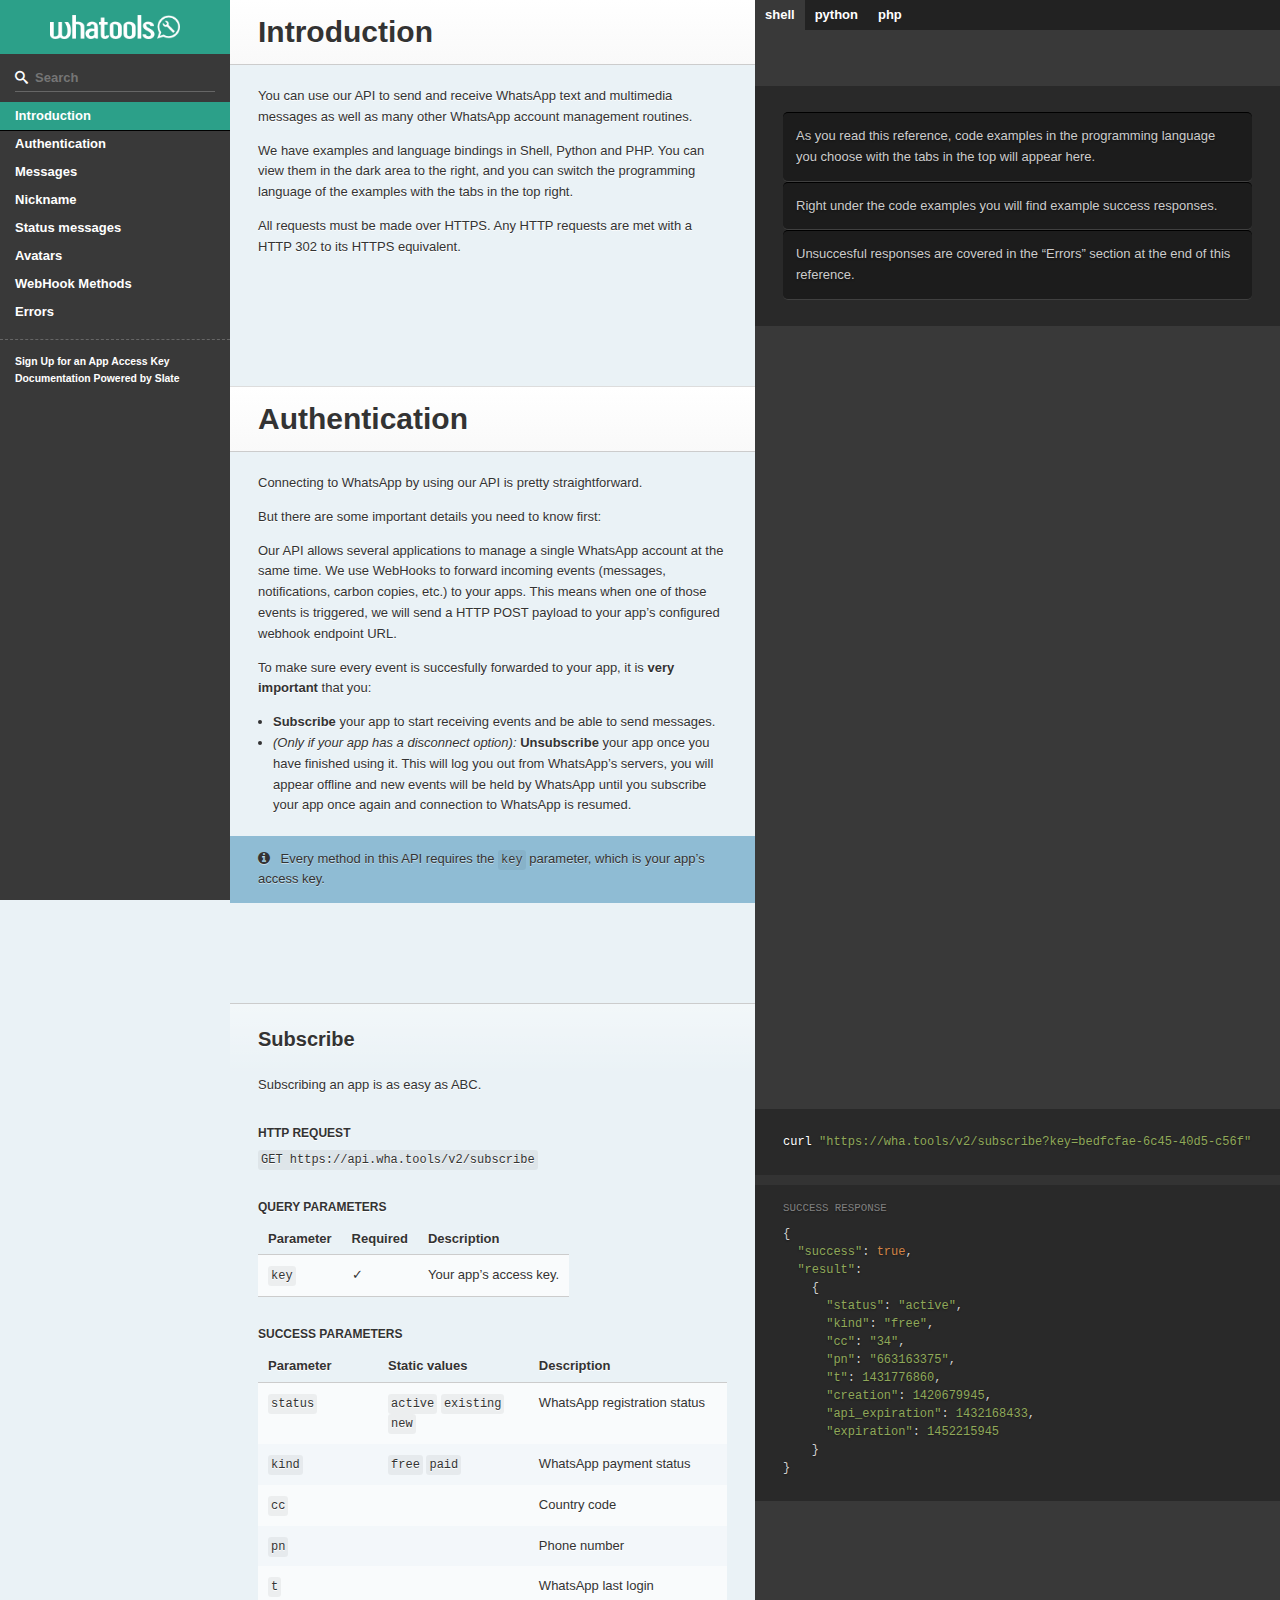
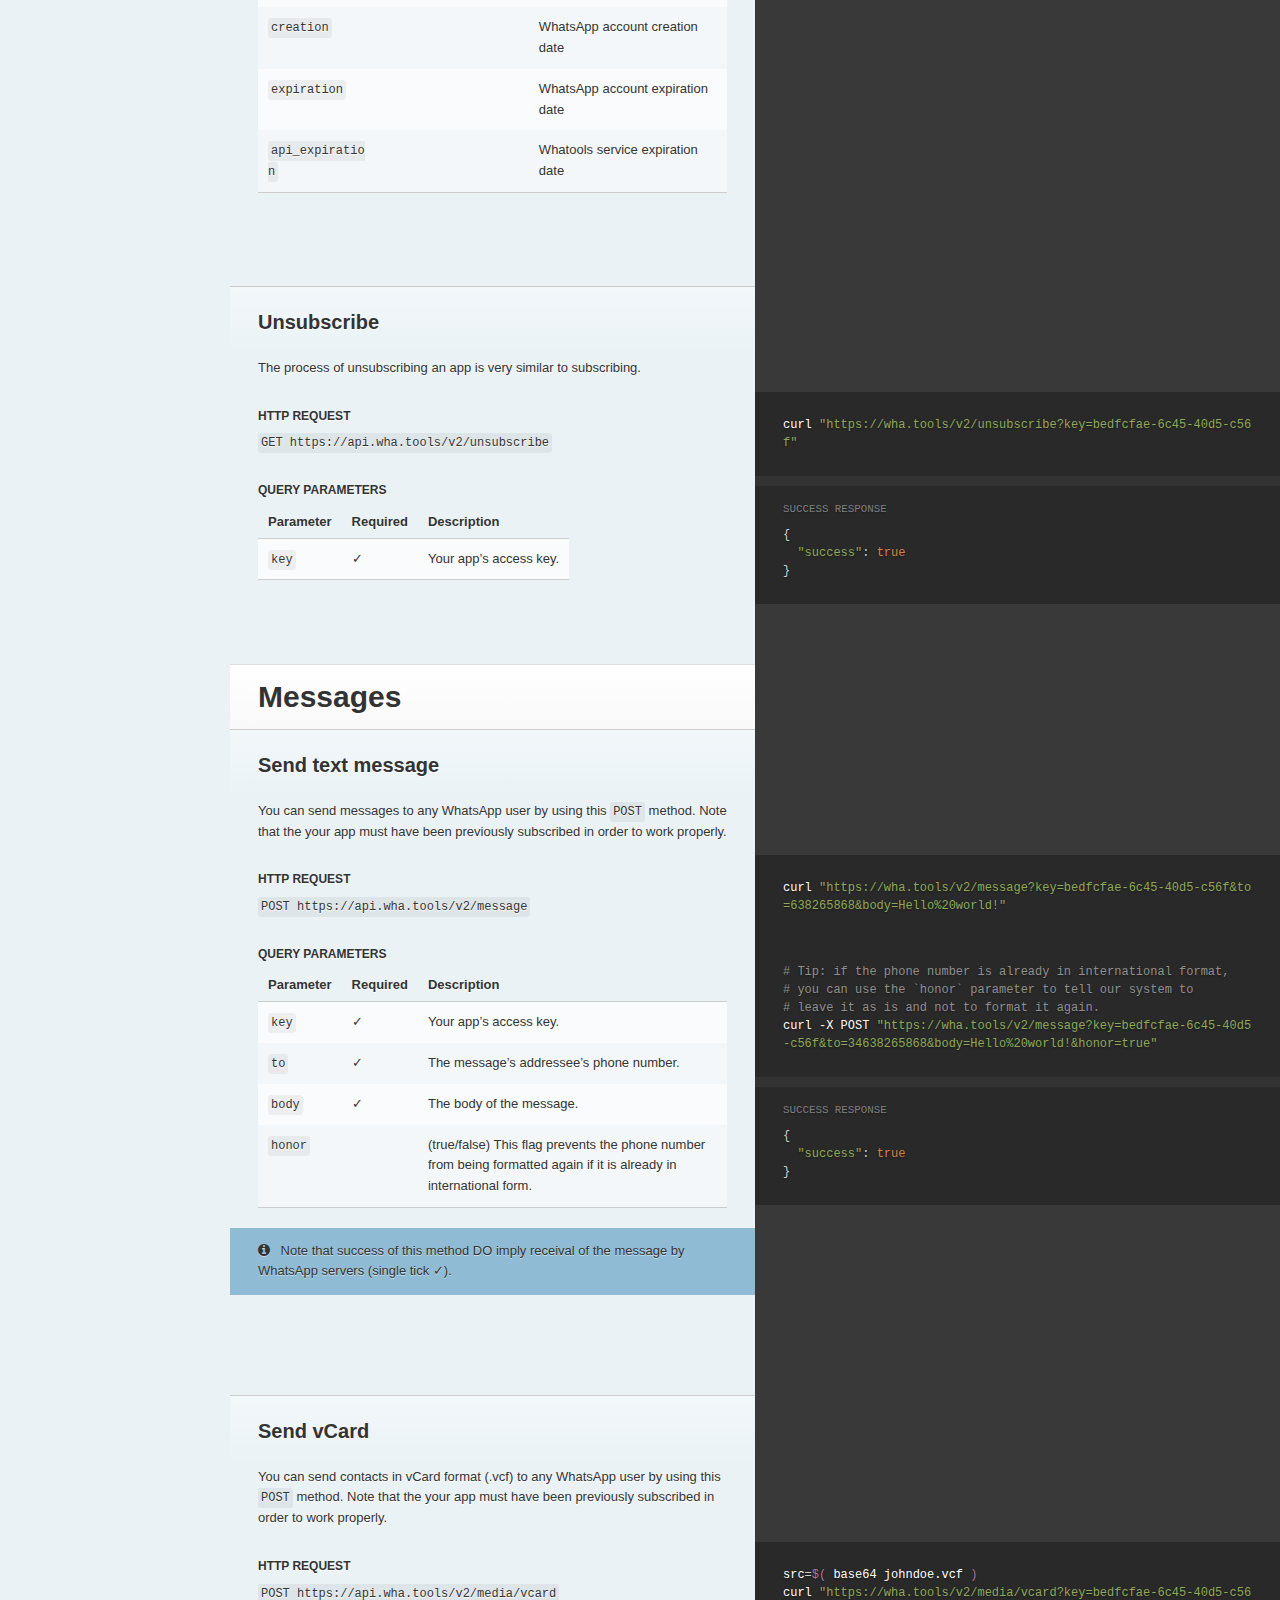
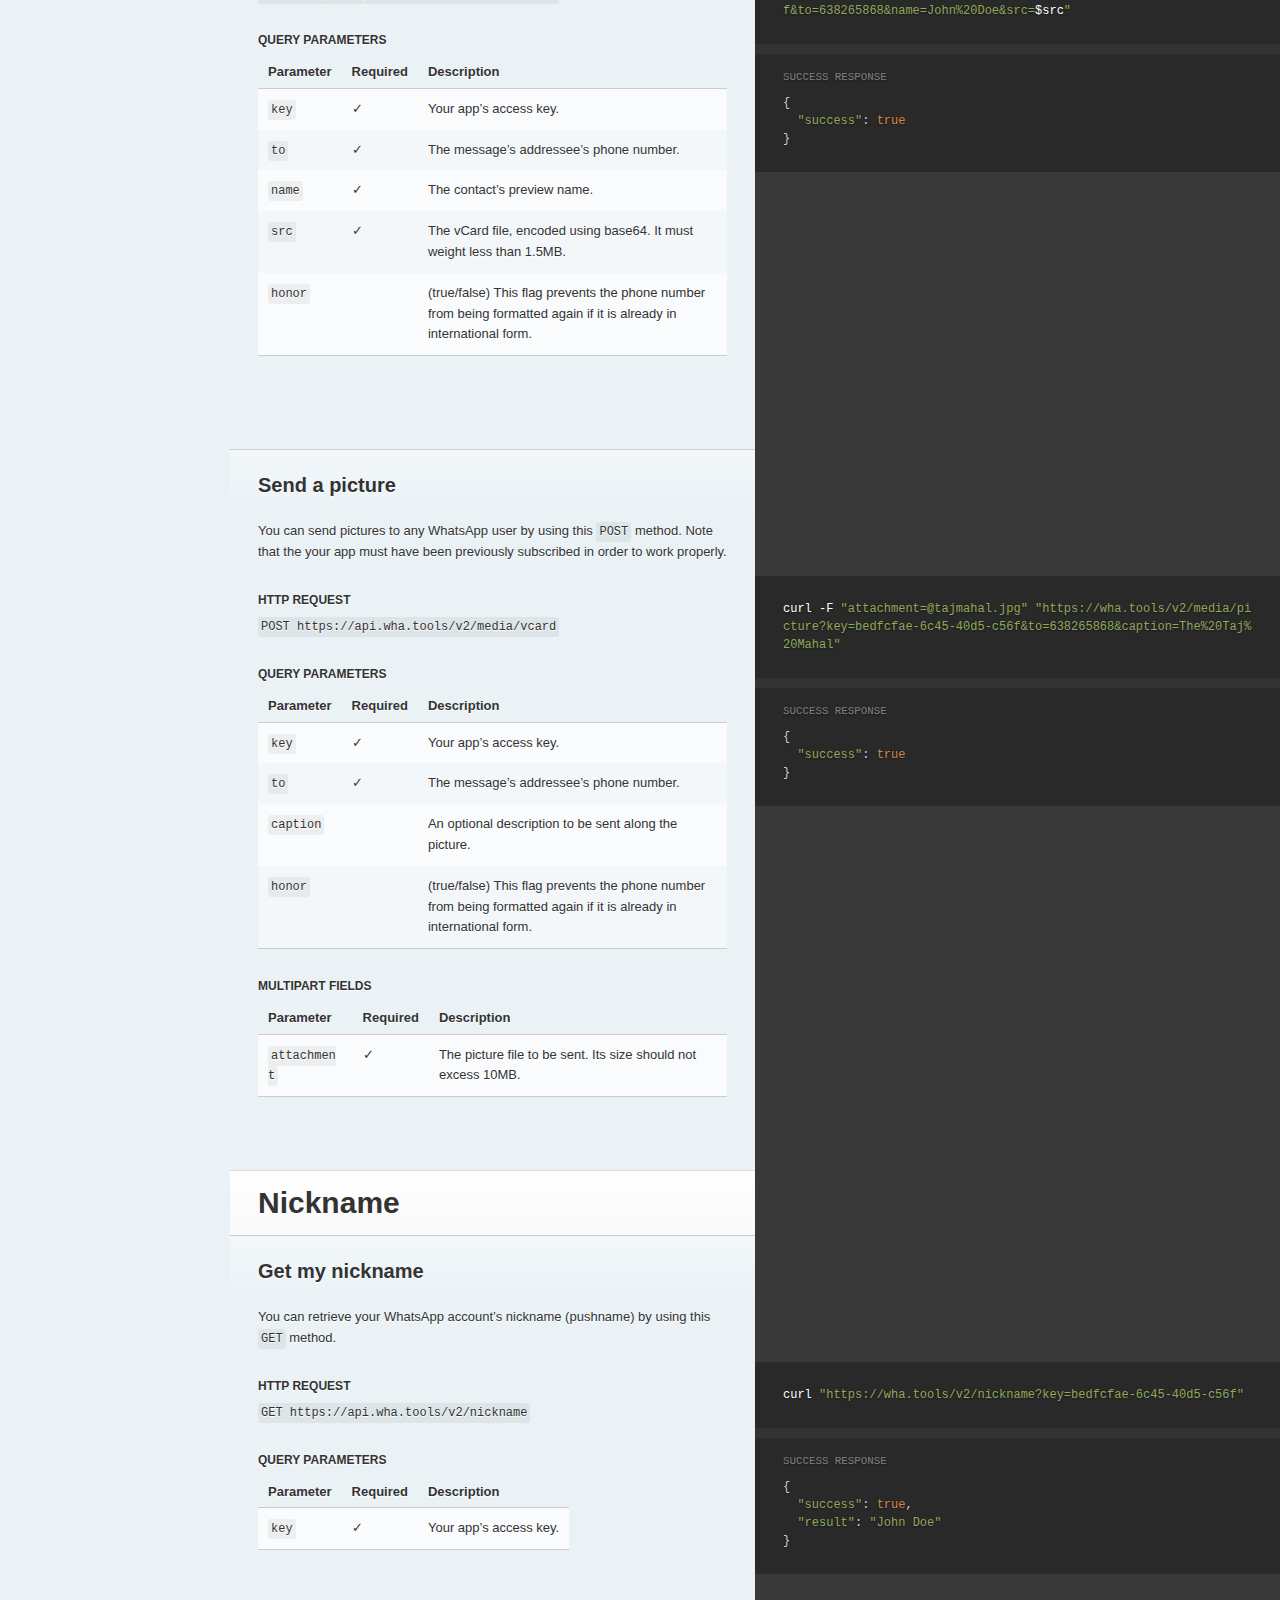
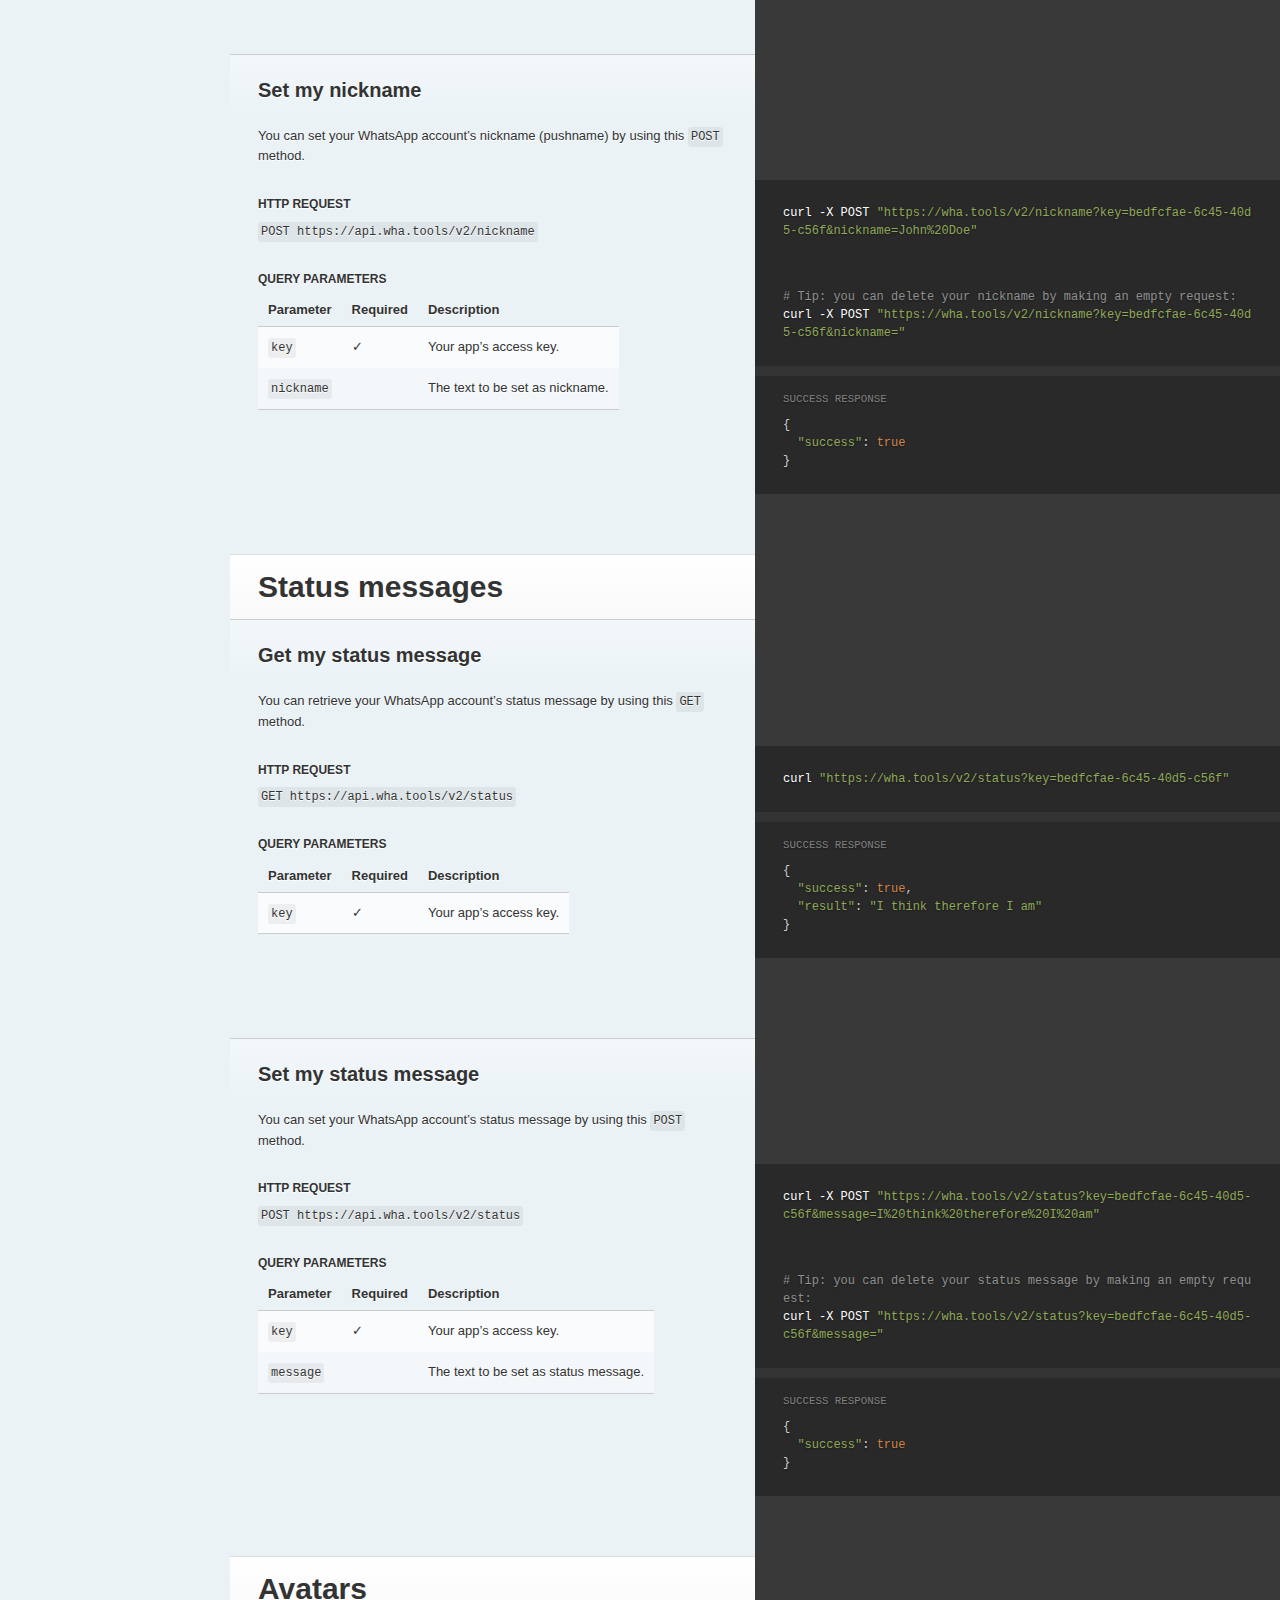
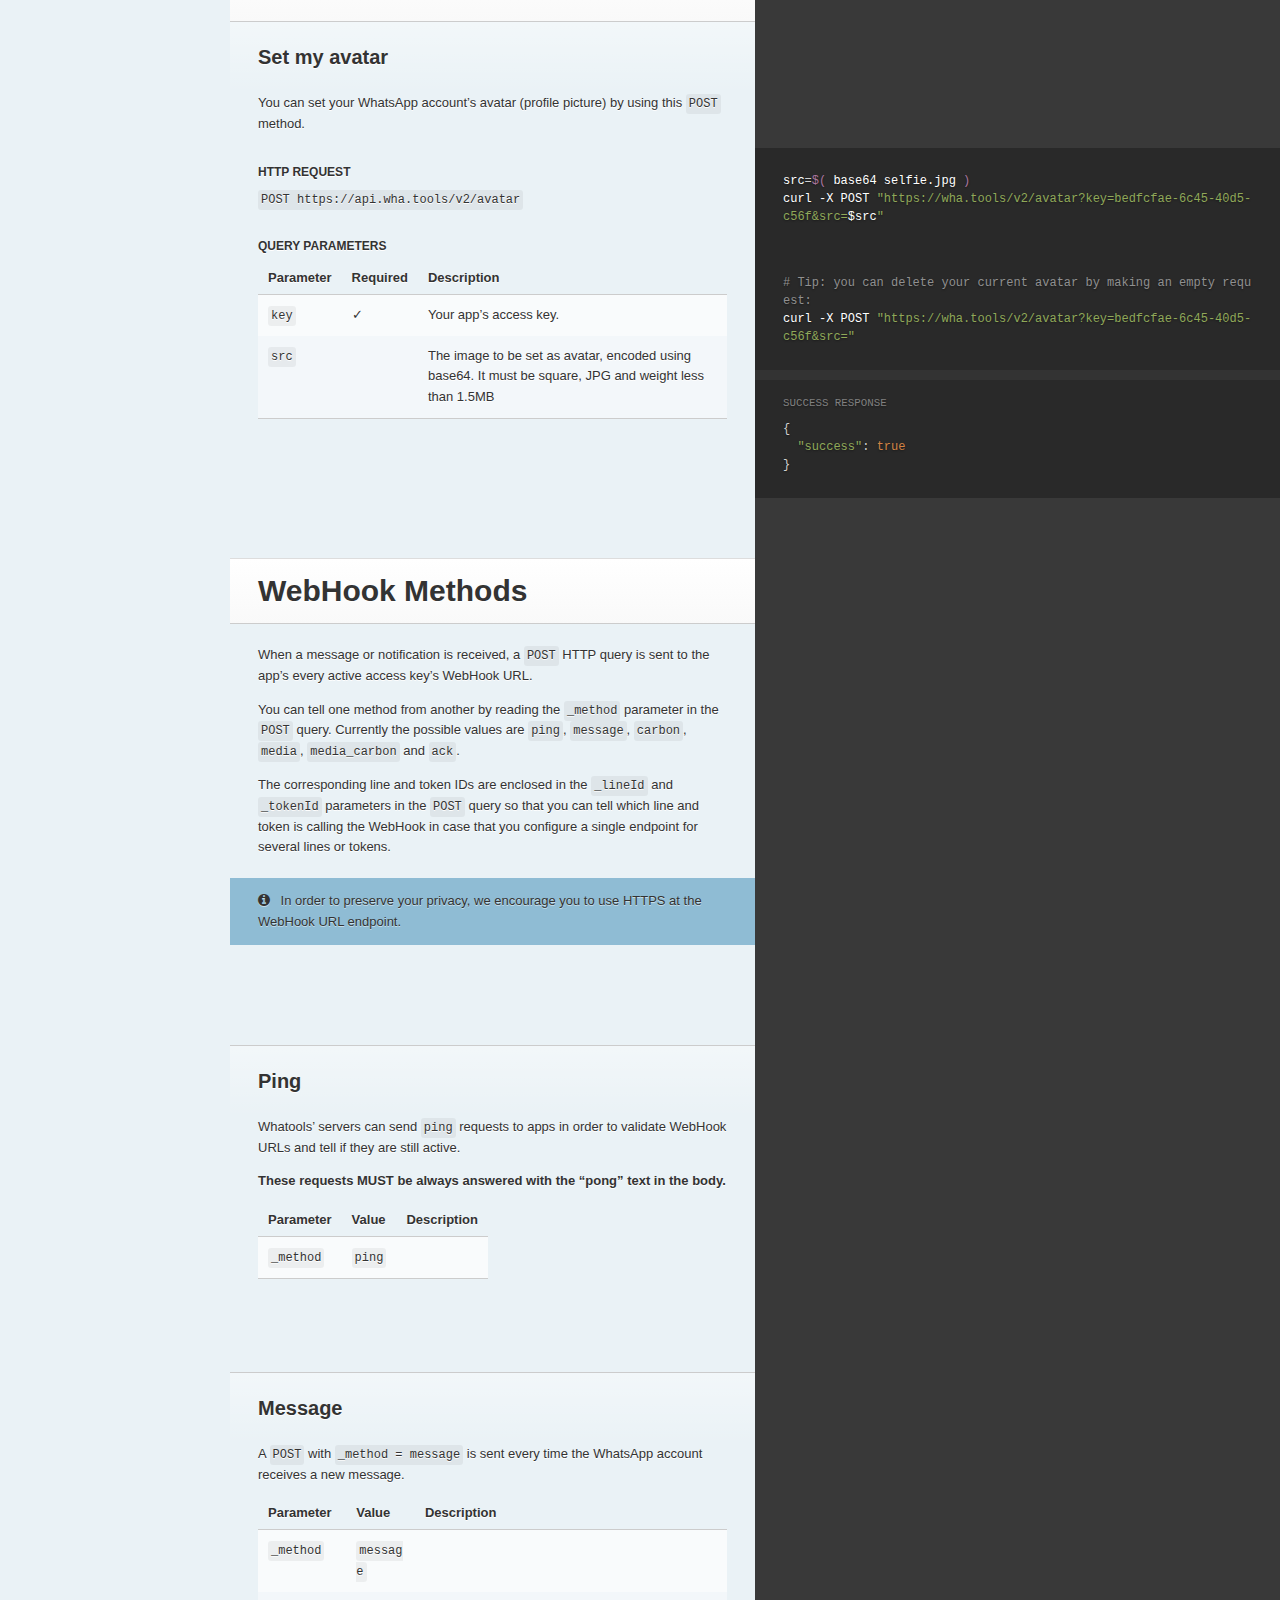
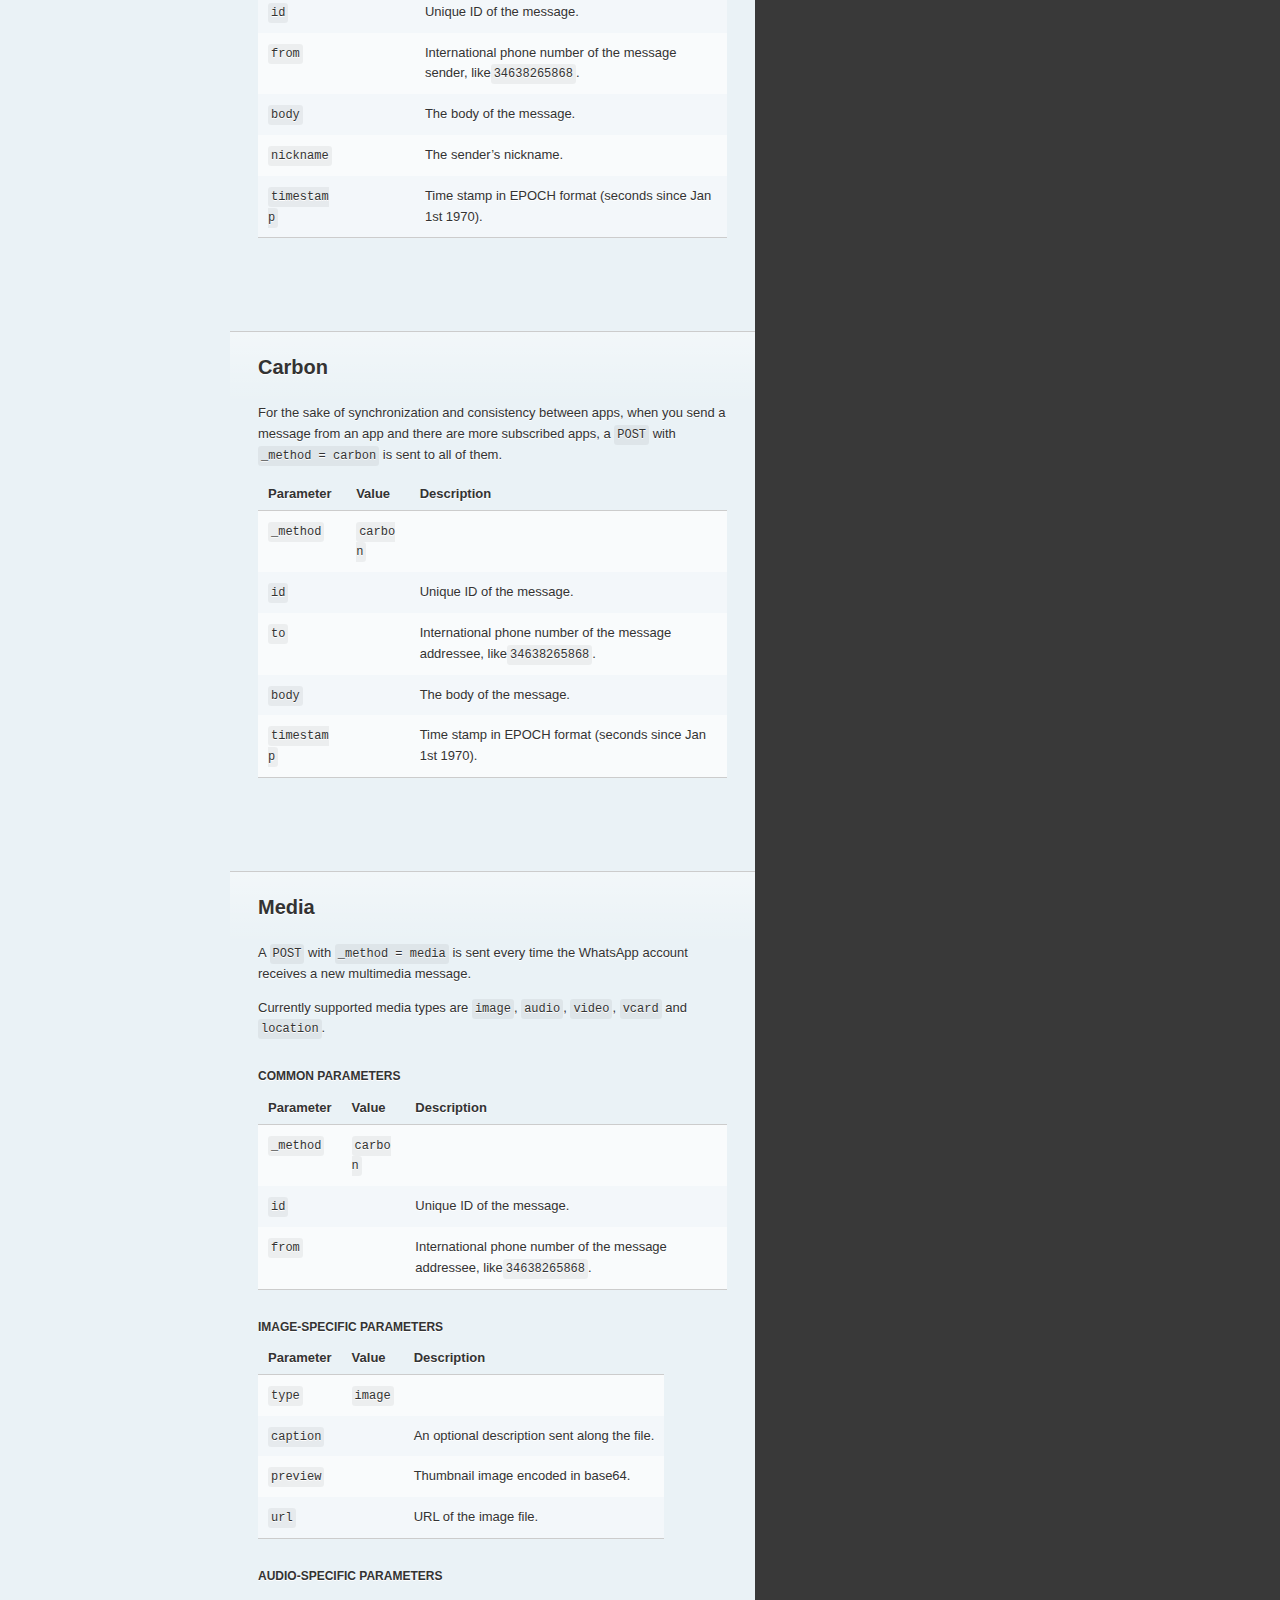
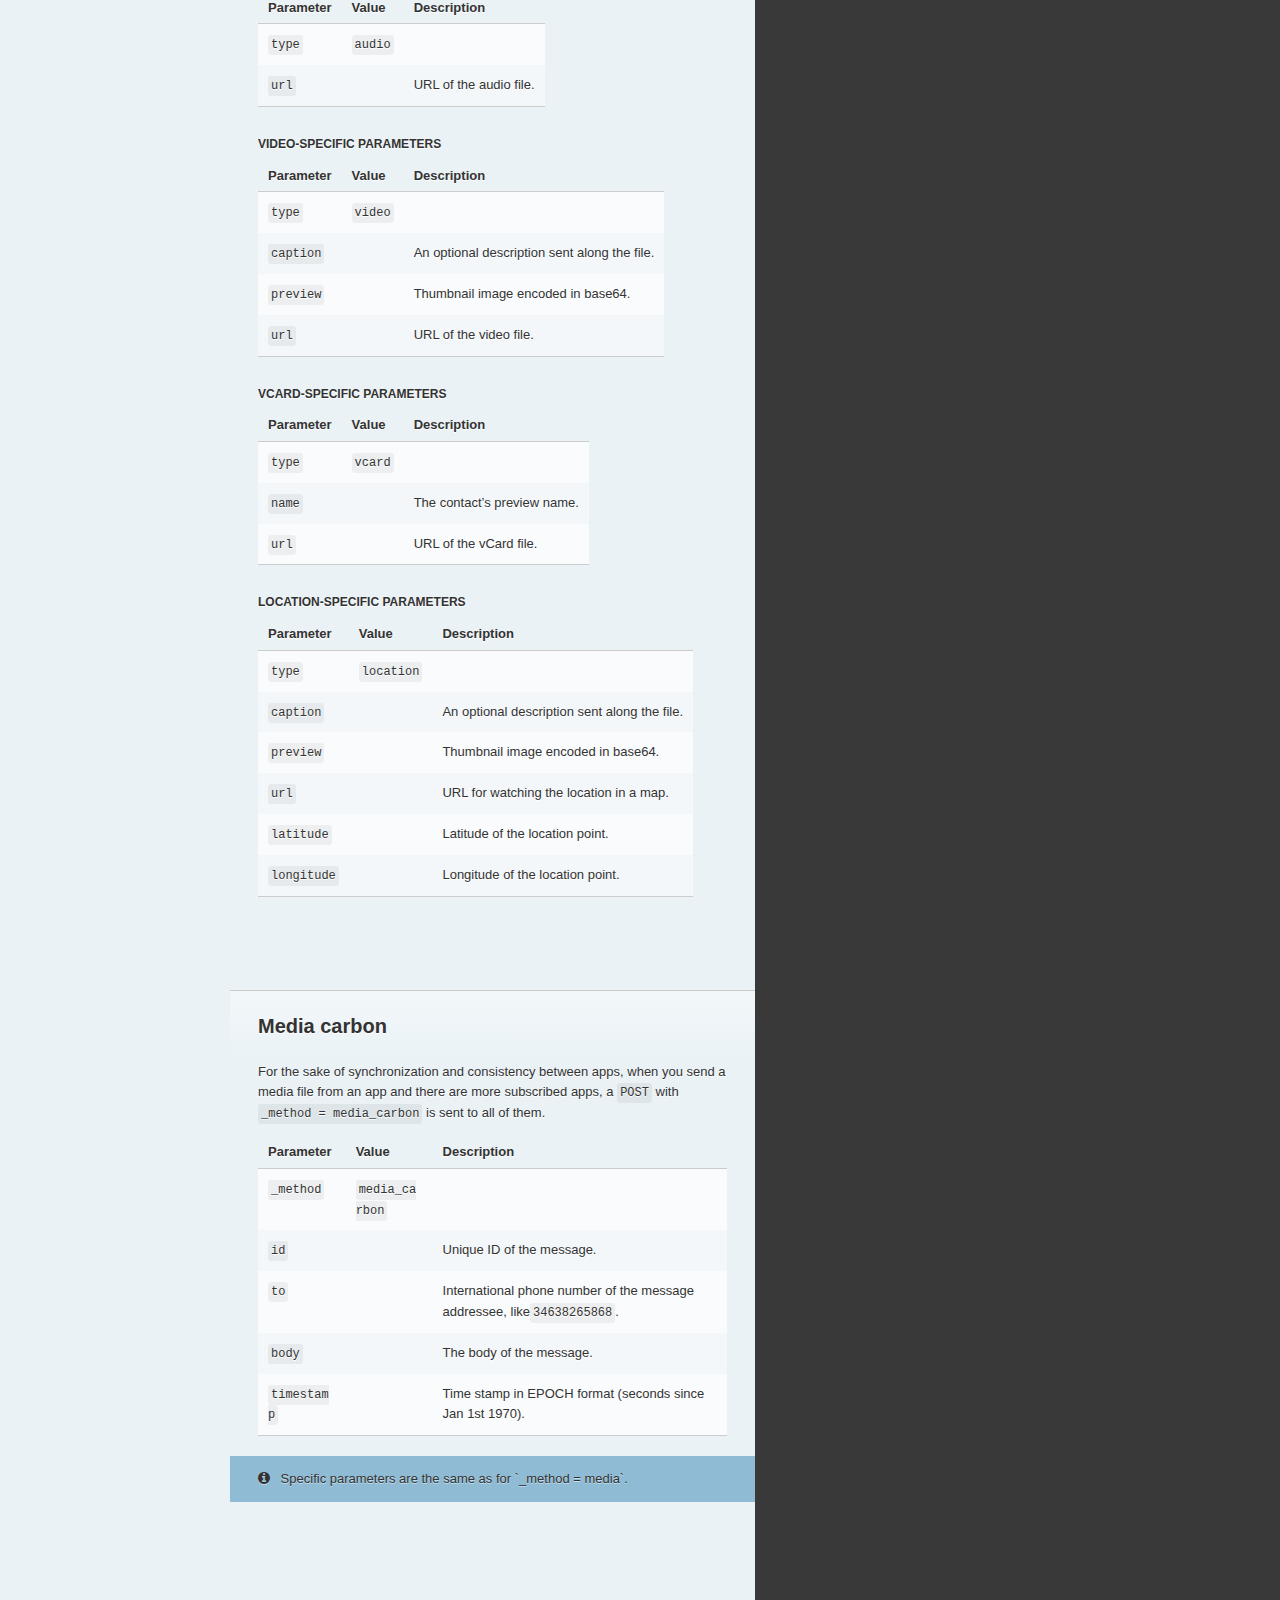
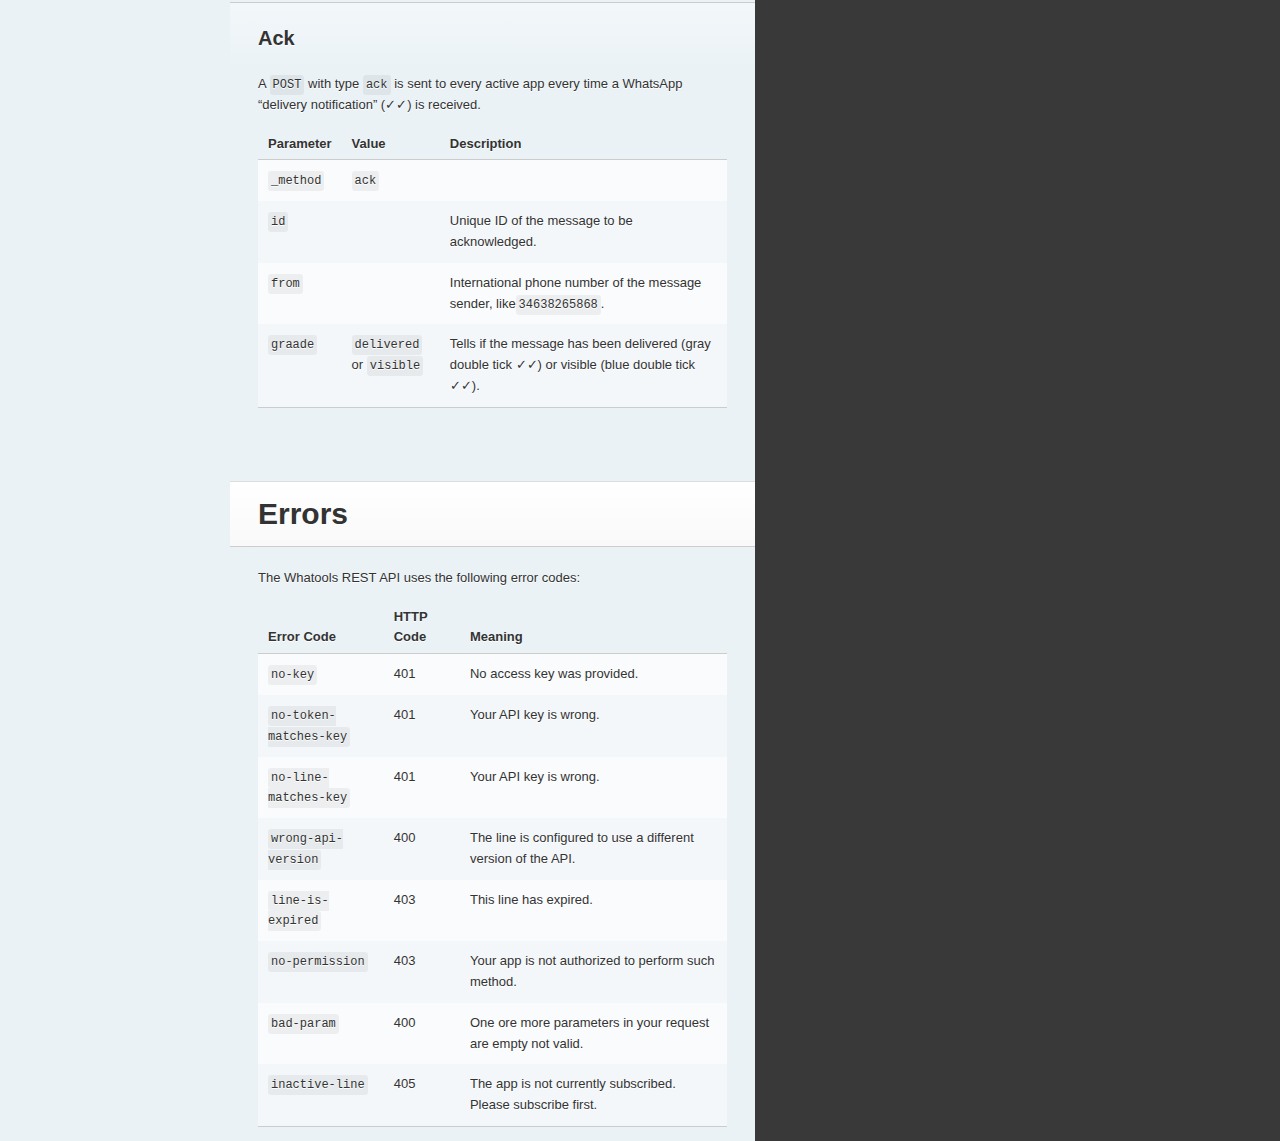
==== static/index.html @ 820e25ff "v2 API reference" ====
<!doctype html>
<html>
  <head>
    <meta charset="utf-8">
    <meta content="IE=edge,chrome=1" http-equiv="X-UA-Compatible">
    <meta name="viewport" content="width=device-width, initial-scale=1, maximum-scale=1">
    <title>Whatools v2 REST API Reference</title>

    <link href="stylesheets/screen.css" rel="stylesheet" type="text/css" media="screen" />
    <link href="stylesheets/print.css" rel="stylesheet" type="text/css" media="print" />
    <script src="https://ajax.googleapis.com/ajax/libs/jquery/2.1.3/jquery.min.js"></script>
      <script src="javascripts/all.js" type="text/javascript"></script>

      <script>
        $(function() {
          setupLanguages(["shell","python","php"]);
        });
      </script>
  </head>

  <body class="index">
    <a href="#" id="nav-button">
      <span>
        NAV
        <img src="images/navbar.png" />
      </span>
    </a>
    <div class="tocify-wrapper">
      <img src="images/logo.png" />
        <div class="lang-selector">
              <a href="#" data-language-name="shell">shell</a>
              <a href="#" data-language-name="python">python</a>
              <a href="#" data-language-name="php">php</a>
        </div>
        <div class="search">
          <input type="text" class="search" id="input-search" placeholder="Search">
        </div>
        <ul class="search-results"></ul>
      <div id="toc">
      </div>
        <ul class="toc-footer">
            <li><a href='https://wha.tools'>Sign Up for an App Access Key</a></li>
            <li><a href='http://github.com/tripit/slate'>Documentation Powered by Slate</a></li>
        </ul>
    </div>
    <div class="page-wrapper">
      <div class="dark-box"></div>
      <div class="content">
        <h1 id="introduction">Introduction</h1>

<blockquote>
<p>As you read this reference, code examples in the programming language you choose with the tabs in the top will appear here.</p>

<p>Right under the code examples you will find example success responses.</p>

<p>Unsuccesful responses are covered in the &ldquo;Errors&rdquo; section at the end of this reference.</p>
</blockquote>

<p>You can use our API to send and receive WhatsApp text and multimedia messages as well as many other WhatsApp account management routines.</p>

<p>We have examples and language bindings in Shell, Python and PHP. You can view them in the dark area to the right, and you can switch the programming language of the examples with the tabs in the top right.</p>

<p>All requests must be made over HTTPS. Any HTTP requests are met with a HTTP 302 to its HTTPS equivalent.</p>

<h1 id="authentication">Authentication</h1>

<p>Connecting to WhatsApp by using our API is pretty straightforward.</p>

<p>But there are some important details you need to know first:</p>

<p>Our API allows several applications to manage a single WhatsApp account at the same time. We use WebHooks to forward incoming events (messages, notifications, carbon copies, etc.) to your apps. This means when one of those events is triggered, we will send a HTTP POST payload to your app&rsquo;s configured webhook endpoint URL.</p>

<p>To make sure every event is succesfully forwarded to your app, it is <strong>very important</strong> that you:</p>

<ul>
<li><strong>Subscribe</strong> your app to start receiving events and be able to send messages.</li>
<li><em>(Only if your app has a disconnect option):</em> <strong>Unsubscribe</strong> your app once you have finished using it. This will log you out from WhatsApp&rsquo;s servers, you will appear offline and new events will be held by WhatsApp until you subscribe your app once again and connection to WhatsApp is resumed.</li>
</ul>

<aside class="notice">
Every method in this API requires the <code>key</code> parameter, which is your app&rsquo;s access key.
</aside>

<h2 id="subscribe">Subscribe</h2>

<p>Subscribing an app is as easy as ABC.</p>
<pre class="highlight shell"><code>curl <span class="s2">"https://wha.tools/v2/subscribe?key=bedfcfae-6c45-40d5-c56f"</span>
</code></pre>
<pre class="highlight python"><code><span class="kn">import</span> <span class="nn">whatools</span>

<span class="n">api</span> <span class="o">=</span> <span class="n">whatools</span><span class="o">.</span><span class="n">subscribe</span><span class="p">(</span><span class="s">'2'</span><span class="p">,</span> <span class="s">'bedfcfae-6c45-40d5-c56f'</span><span class="p">)</span>
</code></pre>
<pre class="highlight php"><code><span class="cp">&lt;?php</span>
<span class="k">require</span> <span class="s1">'whatools.inc.php'</span><span class="p">;</span>

<span class="nv">$api</span> <span class="o">=</span> <span class="k">new</span> <span class="nx">Whatools</span><span class="p">(</span><span class="s1">'2'</span><span class="p">);</span>
<span class="nv">$api</span><span class="o">-&gt;</span><span class="na">subscribe</span><span class="p">(</span><span class="s1">'bedfcfae-6c45-40d5-c56f'</span><span class="p">);</span>
<span class="cp">?&gt;</span>
</code></pre>
<pre class="highlight json"><code><span class="p">{</span><span class="w">
  </span><span class="s2">"success"</span><span class="p">:</span><span class="w"> </span><span class="kc">true</span><span class="p">,</span><span class="w">
  </span><span class="s2">"result"</span><span class="p">:</span><span class="w"> 
    </span><span class="p">{</span><span class="w">
      </span><span class="s2">"status"</span><span class="p">:</span><span class="w"> </span><span class="s2">"active"</span><span class="p">,</span><span class="w"> 
      </span><span class="s2">"kind"</span><span class="p">:</span><span class="w"> </span><span class="s2">"free"</span><span class="p">,</span><span class="w"> 
      </span><span class="s2">"cc"</span><span class="p">:</span><span class="w"> </span><span class="s2">"34"</span><span class="p">,</span><span class="w"> 
      </span><span class="s2">"pn"</span><span class="p">:</span><span class="w"> </span><span class="s2">"663163375"</span><span class="p">,</span><span class="w"> 
      </span><span class="s2">"t"</span><span class="p">:</span><span class="w"> </span><span class="mi">1431776860</span><span class="p">,</span><span class="w"> 
      </span><span class="s2">"creation"</span><span class="p">:</span><span class="w"> </span><span class="mi">1420679945</span><span class="p">,</span><span class="w"> 
      </span><span class="s2">"api_expiration"</span><span class="p">:</span><span class="w"> </span><span class="mi">1432168433</span><span class="p">,</span><span class="w"> 
      </span><span class="s2">"expiration"</span><span class="p">:</span><span class="w"> </span><span class="mi">1452215945</span><span class="w">
    </span><span class="p">}</span><span class="w"> 
</span><span class="p">}</span><span class="w">
</span></code></pre>

<h3 id="http-request">HTTP Request</h3>

<p><code class="prettyprint">GET https://api.wha.tools/v2/subscribe</code></p>

<h3 id="query-parameters">Query Parameters</h3>

<table><thead>
<tr>
<th>Parameter</th>
<th>Required</th>
<th>Description</th>
</tr>
</thead><tbody>
<tr>
<td><code class="prettyprint">key</code></td>
<td>✓</td>
<td>Your app&rsquo;s access key.</td>
</tr>
</tbody></table>

<h3 id="success-parameters">Success Parameters</h3>

<table><thead>
<tr>
<th>Parameter</th>
<th>Static values</th>
<th>Description</th>
</tr>
</thead><tbody>
<tr>
<td><code class="prettyprint">status</code></td>
<td><code class="prettyprint">active</code> <code class="prettyprint">existing</code> <code class="prettyprint">new</code></td>
<td>WhatsApp registration status</td>
</tr>
<tr>
<td><code class="prettyprint">kind</code></td>
<td><code class="prettyprint">free</code> <code class="prettyprint">paid</code></td>
<td>WhatsApp payment status</td>
</tr>
<tr>
<td><code class="prettyprint">cc</code></td>
<td></td>
<td>Country code</td>
</tr>
<tr>
<td><code class="prettyprint">pn</code></td>
<td></td>
<td>Phone number</td>
</tr>
<tr>
<td><code class="prettyprint">t</code></td>
<td></td>
<td>WhatsApp last login</td>
</tr>
<tr>
<td><code class="prettyprint">creation</code></td>
<td></td>
<td>WhatsApp account creation date</td>
</tr>
<tr>
<td><code class="prettyprint">expiration</code></td>
<td></td>
<td>WhatsApp account expiration date</td>
</tr>
<tr>
<td><code class="prettyprint">api_expiration</code></td>
<td></td>
<td>Whatools service expiration date</td>
</tr>
</tbody></table>

<h2 id="unsubscribe">Unsubscribe</h2>

<p>The process of unsubscribing an app is very similar to subscribing.</p>
<pre class="highlight shell"><code>curl <span class="s2">"https://wha.tools/v2/unsubscribe?key=bedfcfae-6c45-40d5-c56f"</span>
</code></pre>
<pre class="highlight python"><code><span class="n">api</span><span class="o">.</span><span class="n">unsubscribe</span><span class="p">()</span>
</code></pre>
<pre class="highlight php"><code><span class="cp">&lt;?php</span>
<span class="nv">$api</span><span class="o">-&gt;</span><span class="na">unsubscribe</span><span class="p">();</span>
<span class="cp">?&gt;</span>
</code></pre>
<pre class="highlight json"><code><span class="p">{</span><span class="w">
  </span><span class="s2">"success"</span><span class="p">:</span><span class="w"> </span><span class="kc">true</span><span class="w">
</span><span class="p">}</span><span class="w">
</span></code></pre>

<h3 id="http-request">HTTP Request</h3>

<p><code class="prettyprint">GET https://api.wha.tools/v2/unsubscribe</code></p>

<h3 id="query-parameters">Query Parameters</h3>

<table><thead>
<tr>
<th>Parameter</th>
<th>Required</th>
<th>Description</th>
</tr>
</thead><tbody>
<tr>
<td><code class="prettyprint">key</code></td>
<td>✓</td>
<td>Your app&rsquo;s access key.</td>
</tr>
</tbody></table>

<h1 id="messages">Messages</h1>

<h2 id="send-text-message">Send text message</h2>

<p>You can send messages to any WhatsApp user by using this <code class="prettyprint">POST</code> method. Note that the your app must have been previously subscribed in order to work properly.</p>
<pre class="highlight shell"><code>curl <span class="s2">"https://wha.tools/v2/message?key=bedfcfae-6c45-40d5-c56f&amp;to=638265868&amp;body=Hello%20world!"</span>
</code></pre>
<pre class="highlight python"><code><span class="n">api</span><span class="o">.</span><span class="n">message</span><span class="p">(</span><span class="s">'638265868'</span><span class="p">,</span> <span class="s">'Hello world!'</span><span class="p">)</span>
</code></pre>
<pre class="highlight php"><code><span class="cp">&lt;?php</span>
<span class="nv">$api</span><span class="o">-&gt;</span><span class="na">message</span><span class="p">(</span><span class="s1">'638265868'</span><span class="p">,</span> <span class="s1">'Hello world!'</span><span class="p">);</span>
<span class="cp">?&gt;</span>
</code></pre>
<pre class="highlight shell"><code><span class="c"># Tip: if the phone number is already in international format, </span>
<span class="c"># you can use the `honor` parameter to tell our system to </span>
<span class="c"># leave it as is and not to format it again.</span>
curl -X POST <span class="s2">"https://wha.tools/v2/message?key=bedfcfae-6c45-40d5-c56f&amp;to=34638265868&amp;body=Hello%20world!&amp;honor=true"</span>
</code></pre>
<pre class="highlight python"><code><span class="c"># Tip: if the phone number is already in international format, </span>
<span class="c"># you can use the `honor` parameter to tell our system to </span>
<span class="c"># leave it as is and not to format it again.</span>
<span class="n">api</span><span class="o">.</span><span class="n">message</span><span class="p">(</span><span class="s">'34638265868'</span><span class="p">,</span> <span class="s">'Hello world!'</span><span class="p">,</span> <span class="bp">True</span><span class="p">)</span>
</code></pre>
<pre class="highlight php"><code>/* Tip: if the phone number is already in international format, 
 you can use the `honor` parameter to tell our system to 
 leave it as is and not to format it again. */
<span class="cp">&lt;?php</span>
<span class="nv">$api</span><span class="o">-&gt;</span><span class="na">message</span><span class="p">(</span><span class="s1">'34638265868'</span><span class="p">,</span> <span class="s1">'Hello world!'</span><span class="p">,</span> <span class="nx">True</span><span class="p">);</span>
<span class="cp">?&gt;</span>
</code></pre>
<pre class="highlight json"><code><span class="p">{</span><span class="w">
  </span><span class="s2">"success"</span><span class="p">:</span><span class="w"> </span><span class="kc">true</span><span class="w">
</span><span class="p">}</span><span class="w">
</span></code></pre>

<h3 id="http-request">HTTP Request</h3>

<p><code class="prettyprint">POST https://api.wha.tools/v2/message</code></p>

<h3 id="query-parameters">Query Parameters</h3>

<table><thead>
<tr>
<th>Parameter</th>
<th>Required</th>
<th>Description</th>
</tr>
</thead><tbody>
<tr>
<td><code class="prettyprint">key</code></td>
<td>✓</td>
<td>Your app&rsquo;s access key.</td>
</tr>
<tr>
<td><code class="prettyprint">to</code></td>
<td>✓</td>
<td>The message&rsquo;s addressee&rsquo;s phone number.</td>
</tr>
<tr>
<td><code class="prettyprint">body</code></td>
<td>✓</td>
<td>The body of the message.</td>
</tr>
<tr>
<td><code class="prettyprint">honor</code></td>
<td></td>
<td>(true/false) This flag prevents the phone number from being formatted again if it is already in international form.</td>
</tr>
</tbody></table>

<aside class="notice">
Note that success of this method DO imply receival of the message by WhatsApp servers (single tick ✓).
</aside>

<h2 id="send-vcard">Send vCard</h2>

<p>You can send contacts in vCard format (.vcf) to any WhatsApp user by using this <code class="prettyprint">POST</code> method. Note that the your app must have been previously subscribed in order to work properly.</p>
<pre class="highlight shell"><code><span class="nv">src</span><span class="o">=</span><span class="k">$(</span> base64 johndoe.vcf <span class="k">)</span>
curl <span class="s2">"https://wha.tools/v2/media/vcard?key=bedfcfae-6c45-40d5-c56f&amp;to=638265868&amp;name=John%20Doe&amp;src=</span><span class="nv">$src</span><span class="s2">"</span>
</code></pre>
<pre class="highlight python"><code><span class="n">api</span><span class="o">.</span><span class="n">vcard</span><span class="o">.</span><span class="n">send</span><span class="p">(</span><span class="s">'638265868'</span><span class="p">,</span> <span class="s">'johndoe.vcf'</span><span class="p">,</span> <span class="n">src</span><span class="p">)</span>
</code></pre>
<pre class="highlight php"><code><span class="cp">&lt;?php</span>
<span class="nv">$api</span><span class="o">-&gt;</span><span class="na">vcard</span><span class="o">-&gt;</span><span class="na">send</span><span class="p">(</span><span class="s1">'638265868'</span><span class="p">,</span> <span class="s1">'johndoe.vcf'</span><span class="p">,</span> <span class="s1">'John Doe'</span><span class="p">);</span>
<span class="cp">?&gt;</span>
</code></pre>
<pre class="highlight json"><code><span class="p">{</span><span class="w">
  </span><span class="s2">"success"</span><span class="p">:</span><span class="w"> </span><span class="kc">true</span><span class="w">
</span><span class="p">}</span><span class="w">
</span></code></pre>

<h3 id="http-request">HTTP Request</h3>

<p><code class="prettyprint">POST https://api.wha.tools/v2/media/vcard</code></p>

<h3 id="query-parameters">Query Parameters</h3>

<table><thead>
<tr>
<th>Parameter</th>
<th>Required</th>
<th>Description</th>
</tr>
</thead><tbody>
<tr>
<td><code class="prettyprint">key</code></td>
<td>✓</td>
<td>Your app&rsquo;s access key.</td>
</tr>
<tr>
<td><code class="prettyprint">to</code></td>
<td>✓</td>
<td>The message&rsquo;s addressee&rsquo;s phone number.</td>
</tr>
<tr>
<td><code class="prettyprint">name</code></td>
<td>✓</td>
<td>The contact&rsquo;s preview name.</td>
</tr>
<tr>
<td><code class="prettyprint">src</code></td>
<td>✓</td>
<td>The vCard file, encoded using base64. It must weight less than 1.5MB.</td>
</tr>
<tr>
<td><code class="prettyprint">honor</code></td>
<td></td>
<td>(true/false) This flag prevents the phone number from being formatted again if it is already in international form.</td>
</tr>
</tbody></table>

<h2 id="send-a-picture">Send a picture</h2>

<p>You can send pictures to any WhatsApp user by using this <code class="prettyprint">POST</code> method. Note that the your app must have been previously subscribed in order to work properly.</p>
<pre class="highlight shell"><code>curl -F <span class="s2">"attachment=@tajmahal.jpg"</span> <span class="s2">"https://wha.tools/v2/media/picture?key=bedfcfae-6c45-40d5-c56f&amp;to=638265868&amp;caption=The%20Taj%20Mahal"</span>
</code></pre>
<pre class="highlight python"><code><span class="n">api</span><span class="o">.</span><span class="n">picture</span><span class="o">.</span><span class="n">send</span><span class="p">(</span><span class="s">'638265868'</span><span class="p">,</span> <span class="s">'tajmahal.jpg'</span><span class="p">,</span> <span class="s">'The Taj Mahal'</span><span class="p">)</span>
</code></pre>
<pre class="highlight php"><code><span class="cp">&lt;?php</span>
<span class="nv">$api</span><span class="o">-&gt;</span><span class="na">picture</span><span class="o">-&gt;</span><span class="na">send</span><span class="p">(</span><span class="s1">'638265868'</span><span class="p">,</span> <span class="s1">'tajmahal.jpg'</span><span class="p">,</span> <span class="s1">'The Taj Mahal'</span><span class="p">);</span>
<span class="cp">?&gt;</span>
</code></pre>
<pre class="highlight json"><code><span class="p">{</span><span class="w">
  </span><span class="s2">"success"</span><span class="p">:</span><span class="w"> </span><span class="kc">true</span><span class="w">
</span><span class="p">}</span><span class="w">
</span></code></pre>

<h3 id="http-request">HTTP Request</h3>

<p><code class="prettyprint">POST https://api.wha.tools/v2/media/vcard</code></p>

<h3 id="query-parameters">Query Parameters</h3>

<table><thead>
<tr>
<th>Parameter</th>
<th>Required</th>
<th>Description</th>
</tr>
</thead><tbody>
<tr>
<td><code class="prettyprint">key</code></td>
<td>✓</td>
<td>Your app&rsquo;s access key.</td>
</tr>
<tr>
<td><code class="prettyprint">to</code></td>
<td>✓</td>
<td>The message&rsquo;s addressee&rsquo;s phone number.</td>
</tr>
<tr>
<td><code class="prettyprint">caption</code></td>
<td></td>
<td>An optional description to be sent along the picture.</td>
</tr>
<tr>
<td><code class="prettyprint">honor</code></td>
<td></td>
<td>(true/false) This flag prevents the phone number from being formatted again if it is already in international form.</td>
</tr>
</tbody></table>

<h3 id="multipart-fields">Multipart Fields</h3>

<table><thead>
<tr>
<th>Parameter</th>
<th>Required</th>
<th>Description</th>
</tr>
</thead><tbody>
<tr>
<td><code class="prettyprint">attachment</code></td>
<td>✓</td>
<td>The picture file to be sent. Its size should not excess 10MB.</td>
</tr>
</tbody></table>

<h1 id="nickname">Nickname</h1>

<h2 id="get-my-nickname">Get my nickname</h2>

<p>You can retrieve your WhatsApp account&rsquo;s nickname (pushname) by using this <code class="prettyprint">GET</code> method.</p>
<pre class="highlight shell"><code>curl <span class="s2">"https://wha.tools/v2/nickname?key=bedfcfae-6c45-40d5-c56f"</span>
</code></pre>
<pre class="highlight python"><code><span class="n">nickname</span> <span class="o">=</span> <span class="n">api</span><span class="o">.</span><span class="n">nickname</span><span class="o">.</span><span class="n">get</span><span class="p">()</span>
</code></pre>
<pre class="highlight php"><code><span class="cp">&lt;?php</span>
<span class="nv">$nickname</span> <span class="o">=</span> <span class="nv">$api</span><span class="o">-&gt;</span><span class="na">nickname</span><span class="o">-&gt;</span><span class="na">get</span><span class="p">();</span>
<span class="cp">?&gt;</span>
</code></pre>
<pre class="highlight json"><code><span class="p">{</span><span class="w">
  </span><span class="s2">"success"</span><span class="p">:</span><span class="w"> </span><span class="kc">true</span><span class="p">,</span><span class="w">
  </span><span class="s2">"result"</span><span class="p">:</span><span class="w"> </span><span class="s2">"John Doe"</span><span class="w">
</span><span class="p">}</span><span class="w">
</span></code></pre>

<h3 id="http-request">HTTP Request</h3>

<p><code class="prettyprint">GET https://api.wha.tools/v2/nickname</code></p>

<h3 id="query-parameters">Query Parameters</h3>

<table><thead>
<tr>
<th>Parameter</th>
<th>Required</th>
<th>Description</th>
</tr>
</thead><tbody>
<tr>
<td><code class="prettyprint">key</code></td>
<td>✓</td>
<td>Your app&rsquo;s access key.</td>
</tr>
</tbody></table>

<h2 id="set-my-nickname">Set my nickname</h2>

<p>You can set your WhatsApp account&rsquo;s nickname (pushname) by using this <code class="prettyprint">POST</code> method.</p>
<pre class="highlight shell"><code>curl -X POST <span class="s2">"https://wha.tools/v2/nickname?key=bedfcfae-6c45-40d5-c56f&amp;nickname=John%20Doe"</span>
</code></pre>
<pre class="highlight python"><code><span class="n">api</span><span class="o">.</span><span class="n">nickname</span><span class="o">.</span><span class="nb">set</span><span class="p">(</span><span class="s">'John Doe'</span><span class="p">)</span>
</code></pre>
<pre class="highlight php"><code><span class="cp">&lt;?php</span>
<span class="nv">$api</span><span class="o">-&gt;</span><span class="na">nickname</span><span class="o">-&gt;</span><span class="na">set</span><span class="p">(</span><span class="s1">'John Doe'</span><span class="p">);</span>
<span class="cp">?&gt;</span>
</code></pre>
<pre class="highlight shell"><code><span class="c"># Tip: you can delete your nickname by making an empty request:</span>
curl -X POST <span class="s2">"https://wha.tools/v2/nickname?key=bedfcfae-6c45-40d5-c56f&amp;nickname="</span>
</code></pre>
<pre class="highlight python"><code><span class="c"># Tip: you can delete your nickname by making an empty request:</span>
<span class="n">api</span><span class="o">.</span><span class="n">nickname</span><span class="o">.</span><span class="nb">set</span><span class="p">()</span>
</code></pre>
<pre class="highlight php"><code><span class="cp">&lt;?php</span>
<span class="c1">// Tip: you can delete your nickname by making an empty request:
</span><span class="nv">$api</span><span class="o">-&gt;</span><span class="na">nickname</span><span class="o">-&gt;</span><span class="na">set</span><span class="p">();</span>
<span class="cp">?&gt;</span>
</code></pre>
<pre class="highlight json"><code><span class="p">{</span><span class="w">
  </span><span class="s2">"success"</span><span class="p">:</span><span class="w"> </span><span class="kc">true</span><span class="w">
</span><span class="p">}</span><span class="w">
</span></code></pre>

<h3 id="http-request">HTTP Request</h3>

<p><code class="prettyprint">POST https://api.wha.tools/v2/nickname</code></p>

<h3 id="query-parameters">Query Parameters</h3>

<table><thead>
<tr>
<th>Parameter</th>
<th>Required</th>
<th>Description</th>
</tr>
</thead><tbody>
<tr>
<td><code class="prettyprint">key</code></td>
<td>✓</td>
<td>Your app&rsquo;s access key.</td>
</tr>
<tr>
<td><code class="prettyprint">nickname</code></td>
<td></td>
<td>The text to be set as nickname.</td>
</tr>
</tbody></table>

<h1 id="status-messages">Status messages</h1>

<h2 id="get-my-status-message">Get my status message</h2>

<p>You can retrieve your WhatsApp account&rsquo;s status message by using this <code class="prettyprint">GET</code> method.</p>
<pre class="highlight shell"><code>curl <span class="s2">"https://wha.tools/v2/status?key=bedfcfae-6c45-40d5-c56f"</span>
</code></pre>
<pre class="highlight python"><code><span class="n">status</span> <span class="o">=</span> <span class="n">api</span><span class="o">.</span><span class="n">status</span><span class="o">.</span><span class="n">get</span><span class="p">()</span>
</code></pre>
<pre class="highlight php"><code><span class="cp">&lt;?php</span>
<span class="nv">$status</span> <span class="o">=</span> <span class="nv">$api</span><span class="o">-&gt;</span><span class="na">status</span><span class="o">-&gt;</span><span class="na">get</span><span class="p">();</span>
<span class="cp">?&gt;</span>
</code></pre>
<pre class="highlight json"><code><span class="p">{</span><span class="w">
  </span><span class="s2">"success"</span><span class="p">:</span><span class="w"> </span><span class="kc">true</span><span class="p">,</span><span class="w">
  </span><span class="s2">"result"</span><span class="p">:</span><span class="w"> </span><span class="s2">"I think therefore I am"</span><span class="w">
</span><span class="p">}</span><span class="w">
</span></code></pre>

<h3 id="http-request">HTTP Request</h3>

<p><code class="prettyprint">GET https://api.wha.tools/v2/status</code></p>

<h3 id="query-parameters">Query Parameters</h3>

<table><thead>
<tr>
<th>Parameter</th>
<th>Required</th>
<th>Description</th>
</tr>
</thead><tbody>
<tr>
<td><code class="prettyprint">key</code></td>
<td>✓</td>
<td>Your app&rsquo;s access key.</td>
</tr>
</tbody></table>

<h2 id="set-my-status-message">Set my status message</h2>

<p>You can set your WhatsApp account&rsquo;s status message by using this <code class="prettyprint">POST</code> method.</p>
<pre class="highlight shell"><code>curl -X POST <span class="s2">"https://wha.tools/v2/status?key=bedfcfae-6c45-40d5-c56f&amp;message=I%20think%20therefore%20I%20am"</span>
</code></pre>
<pre class="highlight python"><code><span class="n">api</span><span class="o">.</span><span class="n">status</span><span class="o">.</span><span class="nb">set</span><span class="p">(</span><span class="s">'I think therefore I am'</span><span class="p">)</span>
</code></pre>
<pre class="highlight php"><code><span class="cp">&lt;?php</span>
<span class="nv">$api</span><span class="o">-&gt;</span><span class="na">status</span><span class="o">-&gt;</span><span class="na">set</span><span class="p">(</span><span class="s1">'I think therefore I am'</span><span class="p">);</span>
<span class="cp">?&gt;</span>
</code></pre>
<pre class="highlight shell"><code><span class="c"># Tip: you can delete your status message by making an empty request:</span>
curl -X POST <span class="s2">"https://wha.tools/v2/status?key=bedfcfae-6c45-40d5-c56f&amp;message="</span>
</code></pre>
<pre class="highlight python"><code><span class="c"># Tip: you can delete your status message by making an empty request:</span>
<span class="n">api</span><span class="o">.</span><span class="n">status</span><span class="o">.</span><span class="nb">set</span><span class="p">()</span>
</code></pre>
<pre class="highlight php"><code>// Tip: you can delete your status message by making an empty request:
<span class="cp">&lt;?php</span>
<span class="nv">$api</span><span class="o">-&gt;</span><span class="na">status</span><span class="o">-&gt;</span><span class="na">set</span><span class="p">();</span>
<span class="cp">?&gt;</span>
</code></pre>
<pre class="highlight json"><code><span class="p">{</span><span class="w">
  </span><span class="s2">"success"</span><span class="p">:</span><span class="w"> </span><span class="kc">true</span><span class="w">
</span><span class="p">}</span><span class="w">
</span></code></pre>

<h3 id="http-request">HTTP Request</h3>

<p><code class="prettyprint">POST https://api.wha.tools/v2/status</code></p>

<h3 id="query-parameters">Query Parameters</h3>

<table><thead>
<tr>
<th>Parameter</th>
<th>Required</th>
<th>Description</th>
</tr>
</thead><tbody>
<tr>
<td><code class="prettyprint">key</code></td>
<td>✓</td>
<td>Your app&rsquo;s access key.</td>
</tr>
<tr>
<td><code class="prettyprint">message</code></td>
<td></td>
<td>The text to be set as status message.</td>
</tr>
</tbody></table>

<h1 id="avatars">Avatars</h1>

<h2 id="set-my-avatar">Set my avatar</h2>

<p>You can set your WhatsApp account&rsquo;s avatar (profile picture) by using this <code class="prettyprint">POST</code> method.</p>
<pre class="highlight shell"><code><span class="nv">src</span><span class="o">=</span><span class="k">$(</span> base64 selfie.jpg <span class="k">)</span>
curl -X POST <span class="s2">"https://wha.tools/v2/avatar?key=bedfcfae-6c45-40d5-c56f&amp;src=</span><span class="nv">$src</span><span class="s2">"</span>
</code></pre>
<pre class="highlight python"><code><span class="n">api</span><span class="o">.</span><span class="n">avatar</span><span class="o">.</span><span class="nb">set</span><span class="p">(</span><span class="s">'selfie.jpg'</span><span class="p">)</span>
</code></pre>
<pre class="highlight php"><code><span class="cp">&lt;?php</span>
<span class="nv">$api</span><span class="o">-&gt;</span><span class="na">avatar</span><span class="o">-&gt;</span><span class="na">set</span><span class="p">(</span><span class="s1">'selfie.jpg'</span><span class="p">);</span>
<span class="cp">?&gt;</span>
</code></pre>
<pre class="highlight shell"><code><span class="c"># Tip: you can delete your current avatar by making an empty request:</span>
curl -X POST <span class="s2">"https://wha.tools/v2/avatar?key=bedfcfae-6c45-40d5-c56f&amp;src="</span>
</code></pre>
<pre class="highlight python"><code><span class="c"># Tip: you can delete your current avatar by making an empty request:</span>
<span class="n">api</span><span class="o">.</span><span class="n">avatar</span><span class="o">.</span><span class="nb">set</span><span class="p">()</span>
</code></pre>
<pre class="highlight php"><code>// Tip: you can delete your current avatar by making an empty request:
<span class="cp">&lt;?php</span>
<span class="nv">$api</span><span class="o">-&gt;</span><span class="na">avatar</span><span class="o">-&gt;</span><span class="na">set</span><span class="p">();</span>
<span class="cp">?&gt;</span>
</code></pre>
<pre class="highlight json"><code><span class="p">{</span><span class="w">
  </span><span class="s2">"success"</span><span class="p">:</span><span class="w"> </span><span class="kc">true</span><span class="w">
</span><span class="p">}</span><span class="w">
</span></code></pre>

<h3 id="http-request">HTTP Request</h3>

<p><code class="prettyprint">POST https://api.wha.tools/v2/avatar</code></p>

<h3 id="query-parameters">Query Parameters</h3>

<table><thead>
<tr>
<th>Parameter</th>
<th>Required</th>
<th>Description</th>
</tr>
</thead><tbody>
<tr>
<td><code class="prettyprint">key</code></td>
<td>✓</td>
<td>Your app&rsquo;s access key.</td>
</tr>
<tr>
<td><code class="prettyprint">src</code></td>
<td></td>
<td>The image to be set as avatar, encoded using base64. It must be square, JPG and weight less than 1.5MB</td>
</tr>
</tbody></table>

<h1 id="webhook-methods">WebHook Methods</h1>

<p>When a message or notification is received, a <code class="prettyprint">POST</code> HTTP query is sent to the app&rsquo;s every active access key&rsquo;s WebHook URL.</p>

<p>You can tell one method from another by reading the <code class="prettyprint">_method</code> parameter in the <code class="prettyprint">POST</code> query. Currently the possible values are <code class="prettyprint">ping</code>, <code class="prettyprint">message</code>, <code class="prettyprint">carbon</code>, <code class="prettyprint">media</code>, <code class="prettyprint">media_carbon</code> and <code class="prettyprint">ack</code>.</p>

<p>The corresponding line and token IDs are enclosed in the <code class="prettyprint">_lineId</code> and <code class="prettyprint">_tokenId</code> parameters in the <code class="prettyprint">POST</code> query so that you can tell which line and token is calling the WebHook in case that you configure a single endpoint for several lines or tokens.</p>

<aside class="notice">
In order to preserve your privacy, we encourage you to use HTTPS at the WebHook URL endpoint.
</aside>

<h2 id="ping">Ping</h2>

<p>Whatools&rsquo; servers can send <code class="prettyprint">ping</code> requests to apps in order to validate WebHook URLs and tell if they are still active.</p>

<p><strong>These requests MUST be always answered with the &ldquo;pong&rdquo; text in the body.</strong></p>

<table><thead>
<tr>
<th>Parameter</th>
<th>Value</th>
<th>Description</th>
</tr>
</thead><tbody>
<tr>
<td><code class="prettyprint">_method</code></td>
<td><code class="prettyprint">ping</code></td>
<td></td>
</tr>
</tbody></table>

<h2 id="message">Message</h2>

<p>A <code class="prettyprint">POST</code> with <code class="prettyprint">_method = message</code> is sent every time the WhatsApp account receives a new message.</p>

<table><thead>
<tr>
<th>Parameter</th>
<th>Value</th>
<th>Description</th>
</tr>
</thead><tbody>
<tr>
<td><code class="prettyprint">_method</code></td>
<td><code class="prettyprint">message</code></td>
<td></td>
</tr>
<tr>
<td><code class="prettyprint">id</code></td>
<td></td>
<td>Unique ID of the message.</td>
</tr>
<tr>
<td><code class="prettyprint">from</code></td>
<td></td>
<td>International phone number of the message sender, like<code class="prettyprint">34638265868</code>.</td>
</tr>
<tr>
<td><code class="prettyprint">body</code></td>
<td></td>
<td>The body of the message.</td>
</tr>
<tr>
<td><code class="prettyprint">nickname</code></td>
<td></td>
<td>The sender&rsquo;s nickname.</td>
</tr>
<tr>
<td><code class="prettyprint">timestamp</code></td>
<td></td>
<td>Time stamp in EPOCH format (seconds since Jan 1st 1970).</td>
</tr>
</tbody></table>

<h2 id="carbon">Carbon</h2>

<p>For the sake of synchronization and consistency between apps, when you send a message from an app and there are more subscribed apps, a <code class="prettyprint">POST</code> with <code class="prettyprint">_method = carbon</code> is sent to all of them.</p>

<table><thead>
<tr>
<th>Parameter</th>
<th>Value</th>
<th>Description</th>
</tr>
</thead><tbody>
<tr>
<td><code class="prettyprint">_method</code></td>
<td><code class="prettyprint">carbon</code></td>
<td></td>
</tr>
<tr>
<td><code class="prettyprint">id</code></td>
<td></td>
<td>Unique ID of the message.</td>
</tr>
<tr>
<td><code class="prettyprint">to</code></td>
<td></td>
<td>International phone number of the message addressee, like<code class="prettyprint">34638265868</code>.</td>
</tr>
<tr>
<td><code class="prettyprint">body</code></td>
<td></td>
<td>The body of the message.</td>
</tr>
<tr>
<td><code class="prettyprint">timestamp</code></td>
<td></td>
<td>Time stamp in EPOCH format (seconds since Jan 1st 1970).</td>
</tr>
</tbody></table>

<h2 id="media">Media</h2>

<p>A <code class="prettyprint">POST</code> with <code class="prettyprint">_method = media</code> is sent every time the WhatsApp account receives a new multimedia message.</p>

<p>Currently supported media types are <code class="prettyprint">image</code>, <code class="prettyprint">audio</code>, <code class="prettyprint">video</code>, <code class="prettyprint">vcard</code> and <code class="prettyprint">location</code>. </p>

<h3 id="common-parameters">Common parameters</h3>

<table><thead>
<tr>
<th>Parameter</th>
<th>Value</th>
<th>Description</th>
</tr>
</thead><tbody>
<tr>
<td><code class="prettyprint">_method</code></td>
<td><code class="prettyprint">carbon</code></td>
<td></td>
</tr>
<tr>
<td><code class="prettyprint">id</code></td>
<td></td>
<td>Unique ID of the message.</td>
</tr>
<tr>
<td><code class="prettyprint">from</code></td>
<td></td>
<td>International phone number of the message addressee, like<code class="prettyprint">34638265868</code>.</td>
</tr>
</tbody></table>

<h3 id="image-specific-parameters">Image-specific parameters</h3>

<table><thead>
<tr>
<th>Parameter</th>
<th>Value</th>
<th>Description</th>
</tr>
</thead><tbody>
<tr>
<td><code class="prettyprint">type</code></td>
<td><code class="prettyprint">image</code></td>
<td></td>
</tr>
<tr>
<td><code class="prettyprint">caption</code></td>
<td></td>
<td>An optional description sent along the file.</td>
</tr>
<tr>
<td><code class="prettyprint">preview</code></td>
<td></td>
<td>Thumbnail image encoded in base64.</td>
</tr>
<tr>
<td><code class="prettyprint">url</code></td>
<td></td>
<td>URL of the image file.</td>
</tr>
</tbody></table>

<h3 id="audio-specific-parameters">Audio-specific parameters</h3>

<table><thead>
<tr>
<th>Parameter</th>
<th>Value</th>
<th>Description</th>
</tr>
</thead><tbody>
<tr>
<td><code class="prettyprint">type</code></td>
<td><code class="prettyprint">audio</code></td>
<td></td>
</tr>
<tr>
<td><code class="prettyprint">url</code></td>
<td></td>
<td>URL of the audio file.</td>
</tr>
</tbody></table>

<h3 id="video-specific-parameters">Video-specific parameters</h3>

<table><thead>
<tr>
<th>Parameter</th>
<th>Value</th>
<th>Description</th>
</tr>
</thead><tbody>
<tr>
<td><code class="prettyprint">type</code></td>
<td><code class="prettyprint">video</code></td>
<td></td>
</tr>
<tr>
<td><code class="prettyprint">caption</code></td>
<td></td>
<td>An optional description sent along the file.</td>
</tr>
<tr>
<td><code class="prettyprint">preview</code></td>
<td></td>
<td>Thumbnail image encoded in base64.</td>
</tr>
<tr>
<td><code class="prettyprint">url</code></td>
<td></td>
<td>URL of the video file.</td>
</tr>
</tbody></table>

<h3 id="vcard-specific-parameters">vCard-specific parameters</h3>

<table><thead>
<tr>
<th>Parameter</th>
<th>Value</th>
<th>Description</th>
</tr>
</thead><tbody>
<tr>
<td><code class="prettyprint">type</code></td>
<td><code class="prettyprint">vcard</code></td>
<td></td>
</tr>
<tr>
<td><code class="prettyprint">name</code></td>
<td></td>
<td>The contact&rsquo;s preview name.</td>
</tr>
<tr>
<td><code class="prettyprint">url</code></td>
<td></td>
<td>URL of the vCard file.</td>
</tr>
</tbody></table>

<h3 id="location-specific-parameters">Location-specific parameters</h3>

<table><thead>
<tr>
<th>Parameter</th>
<th>Value</th>
<th>Description</th>
</tr>
</thead><tbody>
<tr>
<td><code class="prettyprint">type</code></td>
<td><code class="prettyprint">location</code></td>
<td></td>
</tr>
<tr>
<td><code class="prettyprint">caption</code></td>
<td></td>
<td>An optional description sent along the file.</td>
</tr>
<tr>
<td><code class="prettyprint">preview</code></td>
<td></td>
<td>Thumbnail image encoded in base64.</td>
</tr>
<tr>
<td><code class="prettyprint">url</code></td>
<td></td>
<td>URL for watching the location in a map.</td>
</tr>
<tr>
<td><code class="prettyprint">latitude</code></td>
<td></td>
<td>Latitude of the location point.</td>
</tr>
<tr>
<td><code class="prettyprint">longitude</code></td>
<td></td>
<td>Longitude of the location point.</td>
</tr>
</tbody></table>

<h2 id="media-carbon">Media carbon</h2>

<p>For the sake of synchronization and consistency between apps, when you send a media file from an app and there are more subscribed apps, a <code class="prettyprint">POST</code> with <code class="prettyprint">_method = media_carbon</code> is sent to all of them.</p>

<table><thead>
<tr>
<th>Parameter</th>
<th>Value</th>
<th>Description</th>
</tr>
</thead><tbody>
<tr>
<td><code class="prettyprint">_method</code></td>
<td><code class="prettyprint">media_carbon</code></td>
<td></td>
</tr>
<tr>
<td><code class="prettyprint">id</code></td>
<td></td>
<td>Unique ID of the message.</td>
</tr>
<tr>
<td><code class="prettyprint">to</code></td>
<td></td>
<td>International phone number of the message addressee, like<code class="prettyprint">34638265868</code>.</td>
</tr>
<tr>
<td><code class="prettyprint">body</code></td>
<td></td>
<td>The body of the message.</td>
</tr>
<tr>
<td><code class="prettyprint">timestamp</code></td>
<td></td>
<td>Time stamp in EPOCH format (seconds since Jan 1st 1970).</td>
</tr>
</tbody></table>

<aside class="notice">
Specific parameters are the same as for `_method = media`.
</aside>

<h2 id="ack">Ack</h2>

<p>A <code class="prettyprint">POST</code> with type <code class="prettyprint">ack</code> is sent to every active app every time a WhatsApp &ldquo;delivery notification&rdquo; (✓✓) is received.</p>

<table><thead>
<tr>
<th>Parameter</th>
<th>Value</th>
<th>Description</th>
</tr>
</thead><tbody>
<tr>
<td><code class="prettyprint">_method</code></td>
<td><code class="prettyprint">ack</code></td>
<td></td>
</tr>
<tr>
<td><code class="prettyprint">id</code></td>
<td></td>
<td>Unique ID of the message to be acknowledged.</td>
</tr>
<tr>
<td><code class="prettyprint">from</code></td>
<td></td>
<td>International phone number of the message sender, like<code class="prettyprint">34638265868</code>.</td>
</tr>
<tr>
<td><code class="prettyprint">graade</code></td>
<td><code class="prettyprint">delivered</code> or <code class="prettyprint">visible</code></td>
<td>Tells if the message has been delivered (gray double tick ✓✓) or visible (blue double tick ✓✓).</td>
</tr>
</tbody></table>

          <h1 id="errors">Errors</h1>

<p>The Whatools REST API uses the following error codes:</p>

<table><thead>
<tr>
<th>Error Code</th>
<th>HTTP Code</th>
<th>Meaning</th>
</tr>
</thead><tbody>
<tr>
<td><code class="prettyprint">no-key</code></td>
<td>401</td>
<td>No access key was provided.</td>
</tr>
<tr>
<td><code class="prettyprint">no-token-matches-key</code></td>
<td>401</td>
<td>Your API key is wrong.</td>
</tr>
<tr>
<td><code class="prettyprint">no-line-matches-key</code></td>
<td>401</td>
<td>Your API key is wrong.</td>
</tr>
<tr>
<td><code class="prettyprint">wrong-api-version</code></td>
<td>400</td>
<td>The line is configured to use a different version of the API.</td>
</tr>
<tr>
<td><code class="prettyprint">line-is-expired</code></td>
<td>403</td>
<td>This line has expired.</td>
</tr>
<tr>
<td><code class="prettyprint">no-permission</code></td>
<td>403</td>
<td>Your app is not authorized to perform such method.</td>
</tr>
<tr>
<td><code class="prettyprint">bad-param</code></td>
<td>400</td>
<td>One ore more parameters in your request are empty not valid.</td>
</tr>
<tr>
<td><code class="prettyprint">inactive-line</code></td>
<td>405</td>
<td>The app is not currently subscribed. Please subscribe first.</td>
</tr>
</tbody></table>

      </div>
      <div class="dark-box">
          <div class="lang-selector">
                <a href="#" data-language-name="shell">shell</a>
                <a href="#" data-language-name="python">python</a>
                <a href="#" data-language-name="php">php</a>
          </div>
      </div>
    </div>
  </body>
</html>
---- static/stylesheets/screen.css ----
/*! normalize.css v3.0.2 | MIT License | git.io/normalize */html{font-family:sans-serif;-ms-text-size-adjust:100%;-webkit-text-size-adjust:100%}body{margin:0}article,aside,details,figcaption,figure,footer,header,hgroup,main,menu,nav,section,summary{display:block}audio,canvas,progress,video{display:inline-block;vertical-align:baseline}audio:not([controls]){display:none;height:0}[hidden],template{display:none}a{background-color:transparent}a:active,a:hover{outline:0}abbr[title]{border-bottom:1px dotted}b,strong{font-weight:bold}dfn{font-style:italic}h1{font-size:2em;margin:0.67em 0}mark{background:#ff0;color:#000}small{font-size:80%}sub,sup{font-size:75%;line-height:0;position:relative;vertical-align:baseline}sup{top:-0.5em}sub{bottom:-0.25em}img{border:0}svg:not(:root){overflow:hidden}figure{margin:1em 40px}hr{-moz-box-sizing:content-box;box-sizing:content-box;height:0}pre{overflow:auto}code,kbd,pre,samp{font-family:monospace, monospace;font-size:1em}button,input,optgroup,select,textarea{color:inherit;font:inherit;margin:0}button{overflow:visible}button,select{text-transform:none}button,html input[type="button"],input[type="reset"],input[type="submit"]{-webkit-appearance:button;cursor:pointer}button[disabled],html input[disabled]{cursor:default}button::-moz-focus-inner,input::-moz-focus-inner{border:0;padding:0}input{line-height:normal}input[type="checkbox"],input[type="radio"]{box-sizing:border-box;padding:0}input[type="number"]::-webkit-inner-spin-button,input[type="number"]::-webkit-outer-spin-button{height:auto}input[type="search"]{-webkit-appearance:textfield;-moz-box-sizing:content-box;-webkit-box-sizing:content-box;box-sizing:content-box}input[type="search"]::-webkit-search-cancel-button,input[type="search"]::-webkit-search-decoration{-webkit-appearance:none}fieldset{border:1px solid #c0c0c0;margin:0 2px;padding:0.35em 0.625em 0.75em}legend{border:0;padding:0}textarea{overflow:auto}optgroup{font-weight:bold}table{border-collapse:collapse;border-spacing:0}td,th{padding:0}.content h1,.content h2,.content h3,.content h4,.content h5,.content h6,html,body{font-family:"Helvetica Neue", Helvetica, Arial, sans-serif;font-size:13px}.content h1,.content h2,.content h3,.content h4,.content h5,.content h6{font-weight:bold}.content code,.content pre{font-family:Consolas, Menlo, Monaco, "Lucida Console", "Liberation Mono", "DejaVu Sans Mono", "Bitstream Vera Sans Mono", "Courier New", monospace, serif;font-size:12px;line-height:1.5}.content code{-ms-word-break:break-all;word-break:break-all;word-break:break-word;-webkit-hyphens:auto;-moz-hyphens:auto;hyphens:auto}.highlight table td{padding:5px}.highlight table pre{margin:0}.highlight,.highlight .w{color:#f8f8f2;background-color:#272822}.highlight .err{color:#151515;background-color:#ac4142}.highlight .c,.highlight .cd,.highlight .cm,.highlight .c1,.highlight .cs{color:#505050}.highlight .cp{color:#f4bf75}.highlight .nt{color:#f4bf75}.highlight .o,.highlight .ow{color:#d0d0d0}.highlight .p,.highlight .pi{color:#d0d0d0}.highlight .gi{color:#90a959}.highlight .gd{color:#ac4142}.highlight .gh{color:#6a9fb5;background-color:#151515;font-weight:bold}.highlight .k,.highlight .kn,.highlight .kp,.highlight .kr,.highlight .kv{color:#aa759f}.highlight .kc{color:#d28445}.highlight .kt{color:#d28445}.highlight .kd{color:#d28445}.highlight .s,.highlight .sb,.highlight .sc,.highlight .sd,.highlight .s2,.highlight .sh,.highlight .sx,.highlight .s1{color:#90a959}.highlight .sr{color:#75b5aa}.highlight .si{color:#8f5536}.highlight .se{color:#8f5536}.highlight .nn{color:#f4bf75}.highlight .nc{color:#f4bf75}.highlight .no{color:#f4bf75}.highlight .na{color:#6a9fb5}.highlight .m,.highlight .mf,.highlight .mh,.highlight .mi,.highlight .il,.highlight .mo,.highlight .mb,.highlight .mx{color:#90a959}.highlight .ss{color:#90a959}.highlight .c,.highlight .cm,.highlight .c1,.highlight .cs{color:#909090}.highlight,.highlight .w{background-color:#292929}@font-face{font-family:'icomoon';src:url("../fonts/icomoon.eot");src:url("../fonts/icomoon.eot?#iefix") format("embedded-opentype"),url("../fonts/icomoon.ttf") format("truetype"),url("../fonts/icomoon.woff") format("woff"),url("../fonts/icomoon.svg#icomoon") format("svg");font-weight:normal;font-style:normal}.content aside.warning:before,.content aside.notice:before,.content aside.success:before,.tocify-wrapper>.search:before{font-family:'icomoon';speak:none;font-style:normal;font-weight:normal;font-variant:normal;text-transform:none;line-height:1}.content aside.warning:before{content:"\e600"}.content aside.notice:before{content:"\e602"}.content aside.success:before{content:"\e606"}.tocify-wrapper>.search:before{content:"\e607"}html,body{color:#333;padding:0;margin:0;-webkit-font-smoothing:antialiased;-moz-osx-font-smoothing:grayscale;background-color:#eaf2f6;height:100%;-webkit-text-size-adjust:none}.json{position:relative;padding-top:40px !important;border-top:10px solid #333}.json:before{content:"SUCCESS RESPONSE";position:absolute;top:15px;font-size:.9em;color:gray}#toc>ul>li>a>span{float:right;background-color:#2484FF;border-radius:40px;width:20px}.tocify-wrapper{-moz-transition:left 0.3s ease-in-out;-o-transition:left 0.3s ease-in-out;-webkit-transition:left 0.3s ease-in-out;transition:left 0.3s ease-in-out;overflow-y:auto;overflow-x:hidden;position:fixed;z-index:30;top:0;left:0;bottom:0;width:230px;background-color:#393939;font-size:13px;font-weight:bold}.tocify-wrapper .lang-selector{display:none}.tocify-wrapper .lang-selector a{padding-top:0.5em;padding-bottom:0.5em}.tocify-wrapper>img{display:block;background:#2CA089;padding:15px 50px;width:130px}.tocify-wrapper>.search{position:relative}.tocify-wrapper>.search input{background:#393939;border-width:0 0 1px 0;border-color:#666;padding:6px 0 6px 20px;-moz-box-sizing:border-box;-webkit-box-sizing:border-box;box-sizing:border-box;margin:10px 15px;width:200px;outline:none;color:#fff;border-radius:0}.tocify-wrapper>.search:before{position:absolute;top:17px;left:15px;color:#fff}.tocify-wrapper img+.tocify{margin-top:20px}.tocify-wrapper .search-results{margin-top:0;-moz-box-sizing:border-box;-webkit-box-sizing:border-box;box-sizing:border-box;height:0;overflow-y:auto;overflow-x:hidden;-moz-transition-property:height, margin;-o-transition-property:height, margin;-webkit-transition-property:height, margin;transition-property:height margin;-moz-transition-duration:180ms;-o-transition-duration:180ms;-webkit-transition-duration:180ms;transition-duration:180ms;-moz-transition-timing-function:ease-in-out;-o-transition-timing-function:ease-in-out;-webkit-transition-timing-function:ease-in-out;transition-timing-function:ease-in-out;background:url('[data-uri]'),url('[data-uri]'),url('[data-uri]'),url('[data-uri]'),#262626;background:-webkit-gradient(linear, 50% 0%, 50% 8, color-stop(0%, rgba(0,0,0,0.2)), color-stop(100%, transparent)),-webkit-gradient(linear, 50% 100%, 50% 0%, color-stop(0%, rgba(0,0,0,0.2)), color-stop(100%, transparent)),-webkit-gradient(linear, 50% 0%, 50% 1.5, color-stop(0%, #000), color-stop(100%, transparent)),-webkit-gradient(linear, 50% 100%, 50% 0%, color-stop(0%, #939393), color-stop(100%, rgba(147,147,147,0))),#262626;background:-moz-linear-gradient(top, rgba(0,0,0,0.2), transparent 8px),-moz-linear-gradient(bottom, rgba(0,0,0,0.2), transparent 8px),-moz-linear-gradient(top, #000, transparent 1.5px),-moz-linear-gradient(bottom, #939393, rgba(147,147,147,0) 1.5px),#262626;background:-webkit-linear-gradient(top, rgba(0,0,0,0.2), transparent 8px),-webkit-linear-gradient(bottom, rgba(0,0,0,0.2), transparent 8px),-webkit-linear-gradient(top, #000, transparent 1.5px),-webkit-linear-gradient(bottom, #939393, rgba(147,147,147,0) 1.5px),#262626;background:linear-gradient(to bottom, rgba(0,0,0,0.2), transparent 8px),linear-gradient(to top, rgba(0,0,0,0.2), transparent 8px),linear-gradient(to bottom, #000, transparent 1.5px),linear-gradient(to top, #939393, rgba(147,147,147,0) 1.5px),#262626}.tocify-wrapper .search-results.visible{height:30%;margin-bottom:1em}.tocify-wrapper .search-results li{margin:1em 15px;line-height:1}.tocify-wrapper .search-results a{color:#fff;text-decoration:none}.tocify-wrapper .search-results a:hover{text-decoration:underline}.tocify-wrapper .tocify-item>a,.tocify-wrapper .toc-footer li{padding:0 15px 0 15px;display:block;overflow-x:hidden;white-space:nowrap;text-overflow:ellipsis}.tocify-wrapper ul,.tocify-wrapper li{list-style:none;margin:0;padding:0;line-height:28px}.tocify-wrapper li{color:#fff;-moz-transition-property:"background";-o-transition-property:"background";-webkit-transition-property:"background";transition-property:"background";-moz-transition-timing-function:"linear";-o-transition-timing-function:"linear";-webkit-transition-timing-function:"linear";transition-timing-function:"linear";-moz-transition-duration:230ms;-o-transition-duration:230ms;-webkit-transition-duration:230ms;transition-duration:230ms}.tocify-wrapper .tocify-focus{-moz-box-shadow:0px 1px 0px #000;-webkit-box-shadow:0px 1px 0px #000;box-shadow:0px 1px 0px #000;background-color:#2CA089;color:#fff}.tocify-wrapper .tocify-subheader{display:none;background-color:#262626;font-weight:500;background:url('[data-uri]'),url('[data-uri]'),url('[data-uri]'),url('[data-uri]'),#262626;background:-webkit-gradient(linear, 50% 0%, 50% 8, color-stop(0%, rgba(0,0,0,0.2)), color-stop(100%, transparent)),-webkit-gradient(linear, 50% 100%, 50% 0%, color-stop(0%, rgba(0,0,0,0.2)), color-stop(100%, transparent)),-webkit-gradient(linear, 50% 0%, 50% 1.5, color-stop(0%, #000), color-stop(100%, transparent)),-webkit-gradient(linear, 50% 100%, 50% 0%, color-stop(0%, #939393), color-stop(100%, rgba(147,147,147,0))),#262626;background:-moz-linear-gradient(top, rgba(0,0,0,0.2), transparent 8px),-moz-linear-gradient(bottom, rgba(0,0,0,0.2), transparent 8px),-moz-linear-gradient(top, #000, transparent 1.5px),-moz-linear-gradient(bottom, #939393, rgba(147,147,147,0) 1.5px),#262626;background:-webkit-linear-gradient(top, rgba(0,0,0,0.2), transparent 8px),-webkit-linear-gradient(bottom, rgba(0,0,0,0.2), transparent 8px),-webkit-linear-gradient(top, #000, transparent 1.5px),-webkit-linear-gradient(bottom, #939393, rgba(147,147,147,0) 1.5px),#262626;background:linear-gradient(to bottom, rgba(0,0,0,0.2), transparent 8px),linear-gradient(to top, rgba(0,0,0,0.2), transparent 8px),linear-gradient(to bottom, #000, transparent 1.5px),linear-gradient(to top, #939393, rgba(147,147,147,0) 1.5px),#262626}.tocify-wrapper .tocify-subheader .tocify-item>a{padding-left:25px;font-size:12px}.tocify-wrapper .tocify-subheader>li:last-child{box-shadow:none}.tocify-wrapper .toc-footer{padding:1em 0;margin-top:1em;border-top:1px dashed #666}.tocify-wrapper .toc-footer li,.tocify-wrapper .toc-footer a{color:#fff;text-decoration:none}.tocify-wrapper .toc-footer a:hover{text-decoration:underline}.tocify-wrapper .toc-footer li{font-size:0.8em;line-height:1.7;text-decoration:none}#nav-button{padding:0 1.5em 5em 0;display:none;position:fixed;top:0;left:0;z-index:100;color:#000;text-decoration:none;font-weight:bold;opacity:0.7;line-height:16px;-moz-transition:left 0.3s ease-in-out;-o-transition:left 0.3s ease-in-out;-webkit-transition:left 0.3s ease-in-out;transition:left 0.3s ease-in-out}#nav-button span{display:block;padding:6px 6px 6px;background-color:rgba(234,242,246,0.7);-moz-transform-origin:0 0;-ms-transform-origin:0 0;-webkit-transform-origin:0 0;transform-origin:0 0;-moz-transform:rotate(-90deg) translate(-100%, 0);-ms-transform:rotate(-90deg) translate(-100%, 0);-webkit-transform:rotate(-90deg) translate(-100%, 0);transform:rotate(-90deg) translate(-100%, 0);border-radius:0 0 0 5px}#nav-button img{height:16px;vertical-align:bottom}#nav-button:hover{opacity:1}#nav-button.open{left:230px}.page-wrapper{margin-left:230px;position:relative;z-index:10;background-color:#eaf2f6;min-height:100%;padding-bottom:1px}.page-wrapper .dark-box{width:50%;background-color:#393939;position:absolute;right:0;top:0;bottom:0}.page-wrapper .lang-selector{position:fixed;z-index:50;border-bottom:5px solid #393939}.lang-selector{background-color:#222;width:100%;font-weight:bold}.lang-selector a{display:block;float:left;color:#fff;text-decoration:none;padding:0 10px;line-height:30px;outline:0}.lang-selector a:active,.lang-selector a:focus{background-color:#111;color:#fff}.lang-selector a.active{background-color:#393939;color:#fff}.lang-selector:after{content:'';clear:both;display:block}.content{position:relative;z-index:30}.content:after{content:'';display:block;clear:both}.content>h1,.content>h2,.content>h3,.content>h4,.content>h5,.content>h6,.content>p,.content>table,.content>ul,.content>ol,.content>aside,.content>dl{margin-right:50%;padding:0 28px;-moz-box-sizing:border-box;-webkit-box-sizing:border-box;box-sizing:border-box;display:block;text-shadow:0px 1px 0px #fff}.content>ul,.content>ol{padding-left:43px}.content>h1,.content>h2,.content>div{clear:both}.content h1{font-size:30px;padding-top:0.5em;padding-bottom:0.5em;border-bottom:1px solid #ccc;margin-bottom:21px;margin-top:2em;border-top:1px solid #ddd;background-image:url('[data-uri]');background-size:100%;background-image:-webkit-gradient(linear, 50% 0%, 50% 100%, color-stop(0%, #fff), color-stop(100%, #f9f9f9));background-image:-moz-linear-gradient(top, #fff, #f9f9f9);background-image:-webkit-linear-gradient(top, #fff, #f9f9f9);background-image:linear-gradient(to bottom, #fff, #f9f9f9)}.content h1:first-child,.content div:first-child+h1{border-top-width:0;margin-top:0}.content h2{font-size:20px;margin-top:4em;margin-bottom:0;border-top:1px solid #ccc;padding-top:1.2em;padding-bottom:1.2em;background-image:url('[data-uri]');background-size:100%;background-image:-webkit-gradient(linear, 50% 0%, 50% 100%, color-stop(0%, rgba(255,255,255,0.4)), color-stop(100%, rgba(255,255,255,0)));background-image:-moz-linear-gradient(top, rgba(255,255,255,0.4), rgba(255,255,255,0));background-image:-webkit-linear-gradient(top, rgba(255,255,255,0.4), rgba(255,255,255,0));background-image:linear-gradient(to bottom, rgba(255,255,255,0.4), rgba(255,255,255,0))}.content h1+h2,.content h1+div+h2{margin-top:-21px;border-top:none}.content h3,.content h4,.content h5,.content h6{font-size:12px;margin-top:2.5em;margin-bottom:0.8em;text-transform:uppercase}.content h4,.content h5,.content h6{font-size:10px}.content hr{margin:2em 0;border-top:2px solid #393939;border-bottom:2px solid #eaf2f6}.content table{margin-bottom:1em;overflow:auto}.content table th,.content table td{text-align:left;vertical-align:top;line-height:1.6}.content table th{padding:5px 10px;border-bottom:1px solid #ccc;vertical-align:bottom}.content table td{padding:10px}.content table tr:last-child{border-bottom:1px solid #ccc}.content table tr:nth-child(odd)>td{background-color:#f9fbfc}.content table tr:nth-child(even)>td{background-color:#f3f7fa}.content dt{font-weight:bold}.content dd{margin-left:15px}.content p,.content li,.content dt,.content dd{line-height:1.6;margin-top:0}.content img{max-width:100%}.content code{background-color:rgba(0,0,0,0.05);padding:3px;border-radius:3px}.content pre>code{background-color:transparent;padding:0;word-break:break-all;white-space:pre-wrap}.content aside{padding-top:1em;padding-bottom:1em;text-shadow:0 1px 0 #c6dde9;margin-top:1.5em;margin-bottom:1.5em;background:#8fbcd4;line-height:1.6}.content aside.warning{background-color:#c97a7e;text-shadow:0 1px 0 #dfb0b3}.content aside.success{background-color:#6ac174;text-shadow:0 1px 0 #a0d7a6}.content aside:before{vertical-align:middle;padding-right:0.5em;font-size:14px}.content .search-highlight{padding:2px;margin:-2px;border-radius:4px;border:1px solid #F7E633;text-shadow:1px 1px 0 #666;background:url('[data-uri]');background:-webkit-gradient(linear, 100% 100%, 0% 0%, color-stop(0%, #f7e633), color-stop(100%, #f1d32f));background:-moz-linear-gradient(bottom right, #f7e633 0%, #f1d32f 100%);background:-webkit-linear-gradient(bottom right, #f7e633 0%, #f1d32f 100%);background:linear-gradient(to top left, #f7e633 0%, #f1d32f 100%)}.content pre,.content blockquote{background-color:#292929;color:#fff;padding:2em 28px;margin:0;width:50%;float:right;clear:right;-moz-box-sizing:border-box;-webkit-box-sizing:border-box;box-sizing:border-box;text-shadow:0px 1px 2px rgba(0,0,0,0.4)}.content pre>p,.content blockquote>p{margin:0}.content pre a,.content blockquote a{color:#fff;text-decoration:none;border-bottom:dashed 1px #ccc}.content blockquote>p{background-color:#1c1c1c;border-radius:5px;padding:13px;color:#ccc;border-top:1px solid #000;border-bottom:1px solid #404040}@media (max-width: 930px){.tocify-wrapper{left:-230px}.tocify-wrapper.open{left:0}.page-wrapper{margin-left:0}#nav-button{display:block}.tocify-wrapper .tocify-item>a{padding-top:0.3em;padding-bottom:0.3em}}@media (max-width: 700px){.dark-box{display:none}.content>h1,.content>h2,.content>h3,.content>h4,.content>h5,.content>h6,.content>p,.content>table,.content>ul,.content>ol,.content>aside,.content>dl{margin-right:0}.tocify-wrapper .lang-selector{display:block}.page-wrapper .lang-selector{display:none}.content pre,.content blockquote{width:auto;float:none}.content>pre+h1,.content>blockquote+h1,.content>pre+h2,.content>blockquote+h2,.content>pre+h3,.content>blockquote+h3,.content>pre+h4,.content>blockquote+h4,.content>pre+h5,.content>blockquote+h5,.content>pre+h6,.content>blockquote+h6,.content>pre+p,.content>blockquote+p,.content>pre+table,.content>blockquote+table,.content>pre+ul,.content>blockquote+ul,.content>pre+ol,.content>blockquote+ol,.content>pre+aside,.content>blockquote+aside,.content>pre+dl,.content>blockquote+dl{margin-top:28px}}
---- static/stylesheets/print.css ----
/*! normalize.css v3.0.2 | MIT License | git.io/normalize */html{font-family:sans-serif;-ms-text-size-adjust:100%;-webkit-text-size-adjust:100%}body{margin:0}article,aside,details,figcaption,figure,footer,header,hgroup,main,menu,nav,section,summary{display:block}audio,canvas,progress,video{display:inline-block;vertical-align:baseline}audio:not([controls]){display:none;height:0}[hidden],template{display:none}a{background-color:transparent}a:active,a:hover{outline:0}abbr[title]{border-bottom:1px dotted}b,strong{font-weight:bold}dfn{font-style:italic}h1{font-size:2em;margin:0.67em 0}mark{background:#ff0;color:#000}small{font-size:80%}sub,sup{font-size:75%;line-height:0;position:relative;vertical-align:baseline}sup{top:-0.5em}sub{bottom:-0.25em}img{border:0}svg:not(:root){overflow:hidden}figure{margin:1em 40px}hr{-moz-box-sizing:content-box;box-sizing:content-box;height:0}pre{overflow:auto}code,kbd,pre,samp{font-family:monospace, monospace;font-size:1em}button,input,optgroup,select,textarea{color:inherit;font:inherit;margin:0}button{overflow:visible}button,select{text-transform:none}button,html input[type="button"],input[type="reset"],input[type="submit"]{-webkit-appearance:button;cursor:pointer}button[disabled],html input[disabled]{cursor:default}button::-moz-focus-inner,input::-moz-focus-inner{border:0;padding:0}input{line-height:normal}input[type="checkbox"],input[type="radio"]{box-sizing:border-box;padding:0}input[type="number"]::-webkit-inner-spin-button,input[type="number"]::-webkit-outer-spin-button{height:auto}input[type="search"]{-webkit-appearance:textfield;-moz-box-sizing:content-box;-webkit-box-sizing:content-box;box-sizing:content-box}input[type="search"]::-webkit-search-cancel-button,input[type="search"]::-webkit-search-decoration{-webkit-appearance:none}fieldset{border:1px solid #c0c0c0;margin:0 2px;padding:0.35em 0.625em 0.75em}legend{border:0;padding:0}textarea{overflow:auto}optgroup{font-weight:bold}table{border-collapse:collapse;border-spacing:0}td,th{padding:0}.content h1,.content h2,.content h3,.content h4,body{font-family:"Helvetica Neue", Helvetica, Arial, sans-serif;font-size:13px}.content h1,.content h2,.content h3,.content h4{font-weight:bold}.content pre,.content code{font-family:Consolas, Menlo, Monaco, "Lucida Console", "Liberation Mono", "DejaVu Sans Mono", "Bitstream Vera Sans Mono", "Courier New", monospace, serif;font-size:12px;line-height:1.5}.content pre,.content code{-ms-word-break:break-all;word-break:break-all;word-break:break-word;-webkit-hyphens:auto;-moz-hyphens:auto;hyphens:auto}@font-face{font-family:'icomoon';src:url("../fonts/icomoon.eot");src:url("../fonts/icomoon.eot?#iefix") format("embedded-opentype"),url("../fonts/icomoon.ttf") format("truetype"),url("../fonts/icomoon.woff") format("woff"),url("../fonts/icomoon.svg#icomoon") format("svg");font-weight:normal;font-style:normal}.content aside.warning:before,.content aside.notice:before,.content aside.success:before{font-family:'icomoon';speak:none;font-style:normal;font-weight:normal;font-variant:normal;text-transform:none;line-height:1}.content aside.warning:before{content:"\e600"}.content aside.notice:before{content:"\e602"}.content aside.success:before{content:"\e606"}.tocify,.toc-footer,.lang-selector,.search,#nav-button{display:none}.tocify-wrapper>img{margin:0 auto;display:block}.content{font-size:12px}.content pre,.content code{border:1px solid #999;border-radius:5px;font-size:0.8em}.content pre{padding:1.3em}.content code{padding:0.2em}.content table{border:1px solid #999}.content table tr{border-bottom:1px solid #999}.content table td,.content table th{padding:0.7em}.content p{line-height:1.5}.content a{text-decoration:none;color:#000}.content h1{font-size:2.5em;padding-top:0.5em;padding-bottom:0.5em;margin-top:1em;margin-bottom:21px;border:2px solid #ccc;border-width:2px 0;text-align:center}.content h2{font-size:1.8em;margin-top:2em;border-top:2px solid #ccc;padding-top:0.8em}.content h1+h2,.content h1+div+h2{border-top:none;padding-top:0;margin-top:0}.content h3,.content h4{font-size:0.8em;margin-top:1.5em;margin-bottom:0.8em;text-transform:uppercase}.content h5,.content h6{text-transform:uppercase}.content aside{padding:1em;border:1px solid #ccc;border-radius:5px;margin-top:1.5em;margin-bottom:1.5em;line-height:1.6}.content aside:before{vertical-align:middle;padding-right:0.5em;font-size:14px}
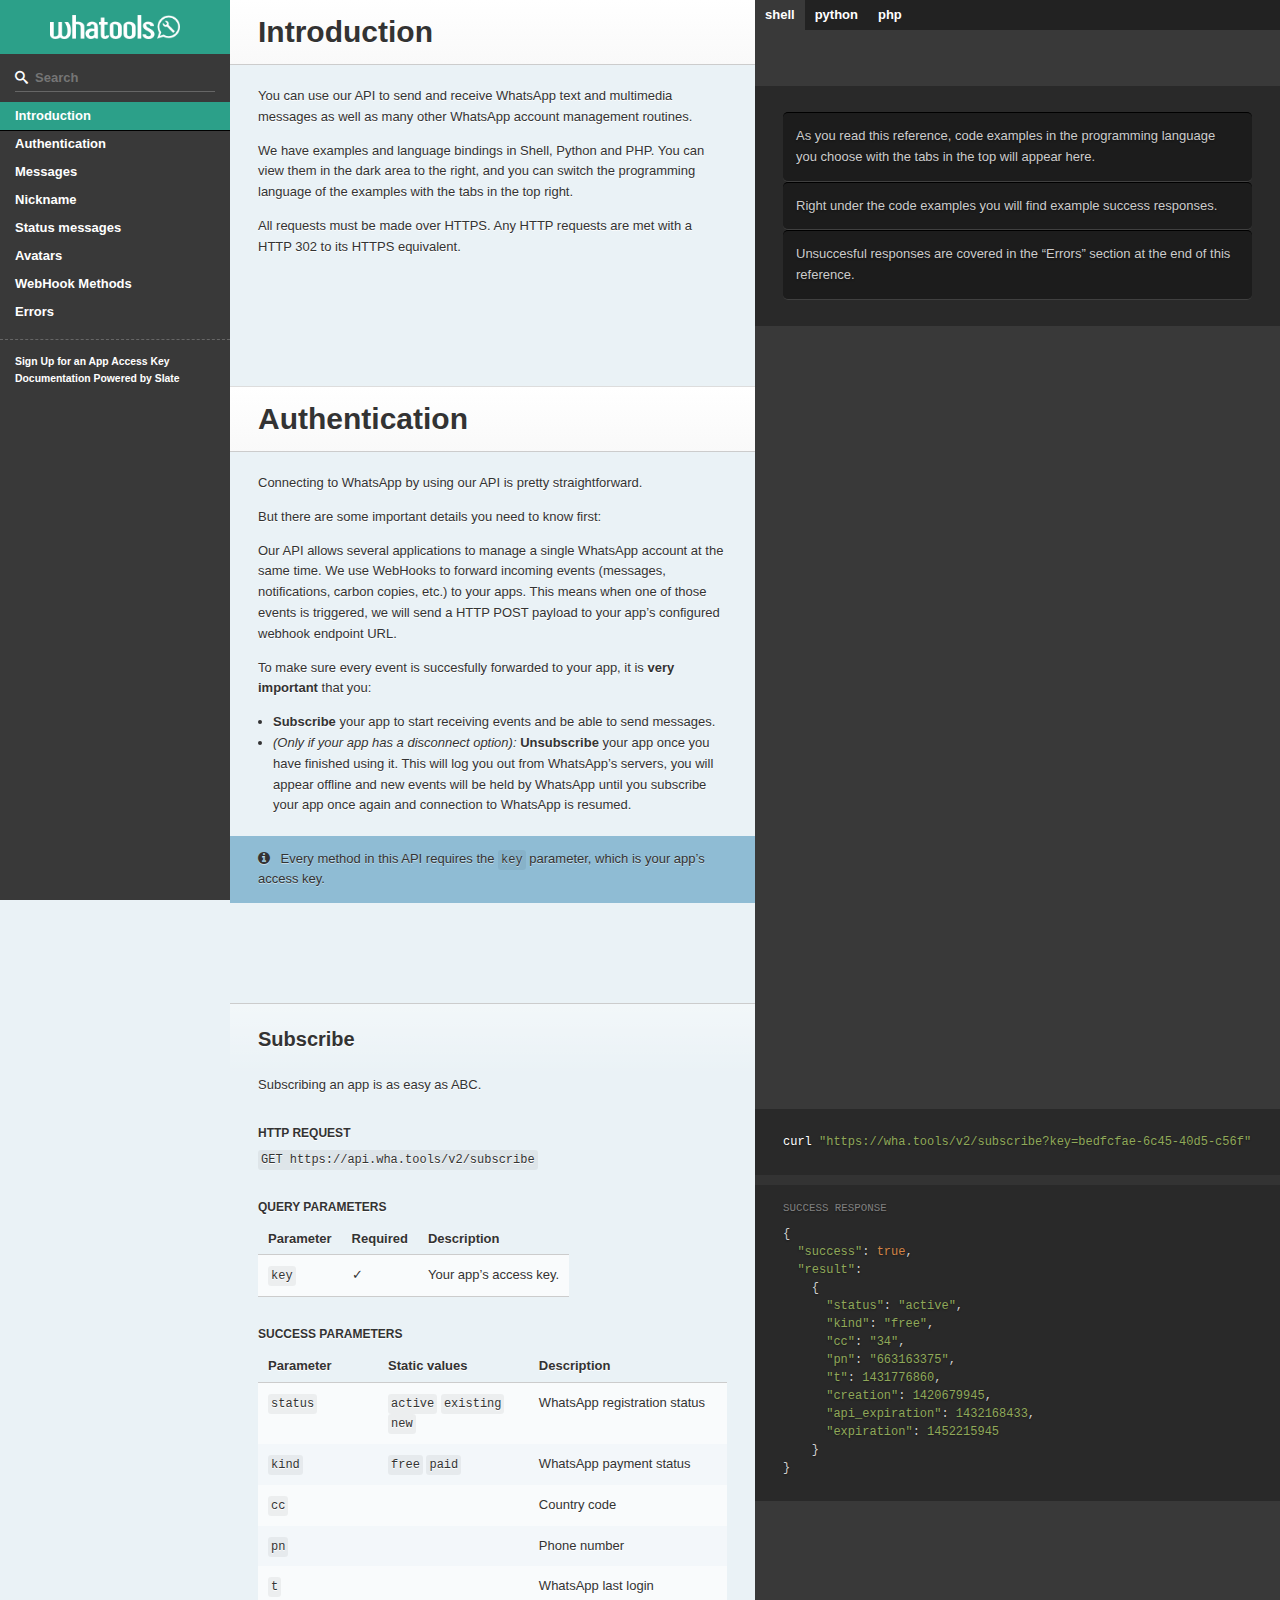
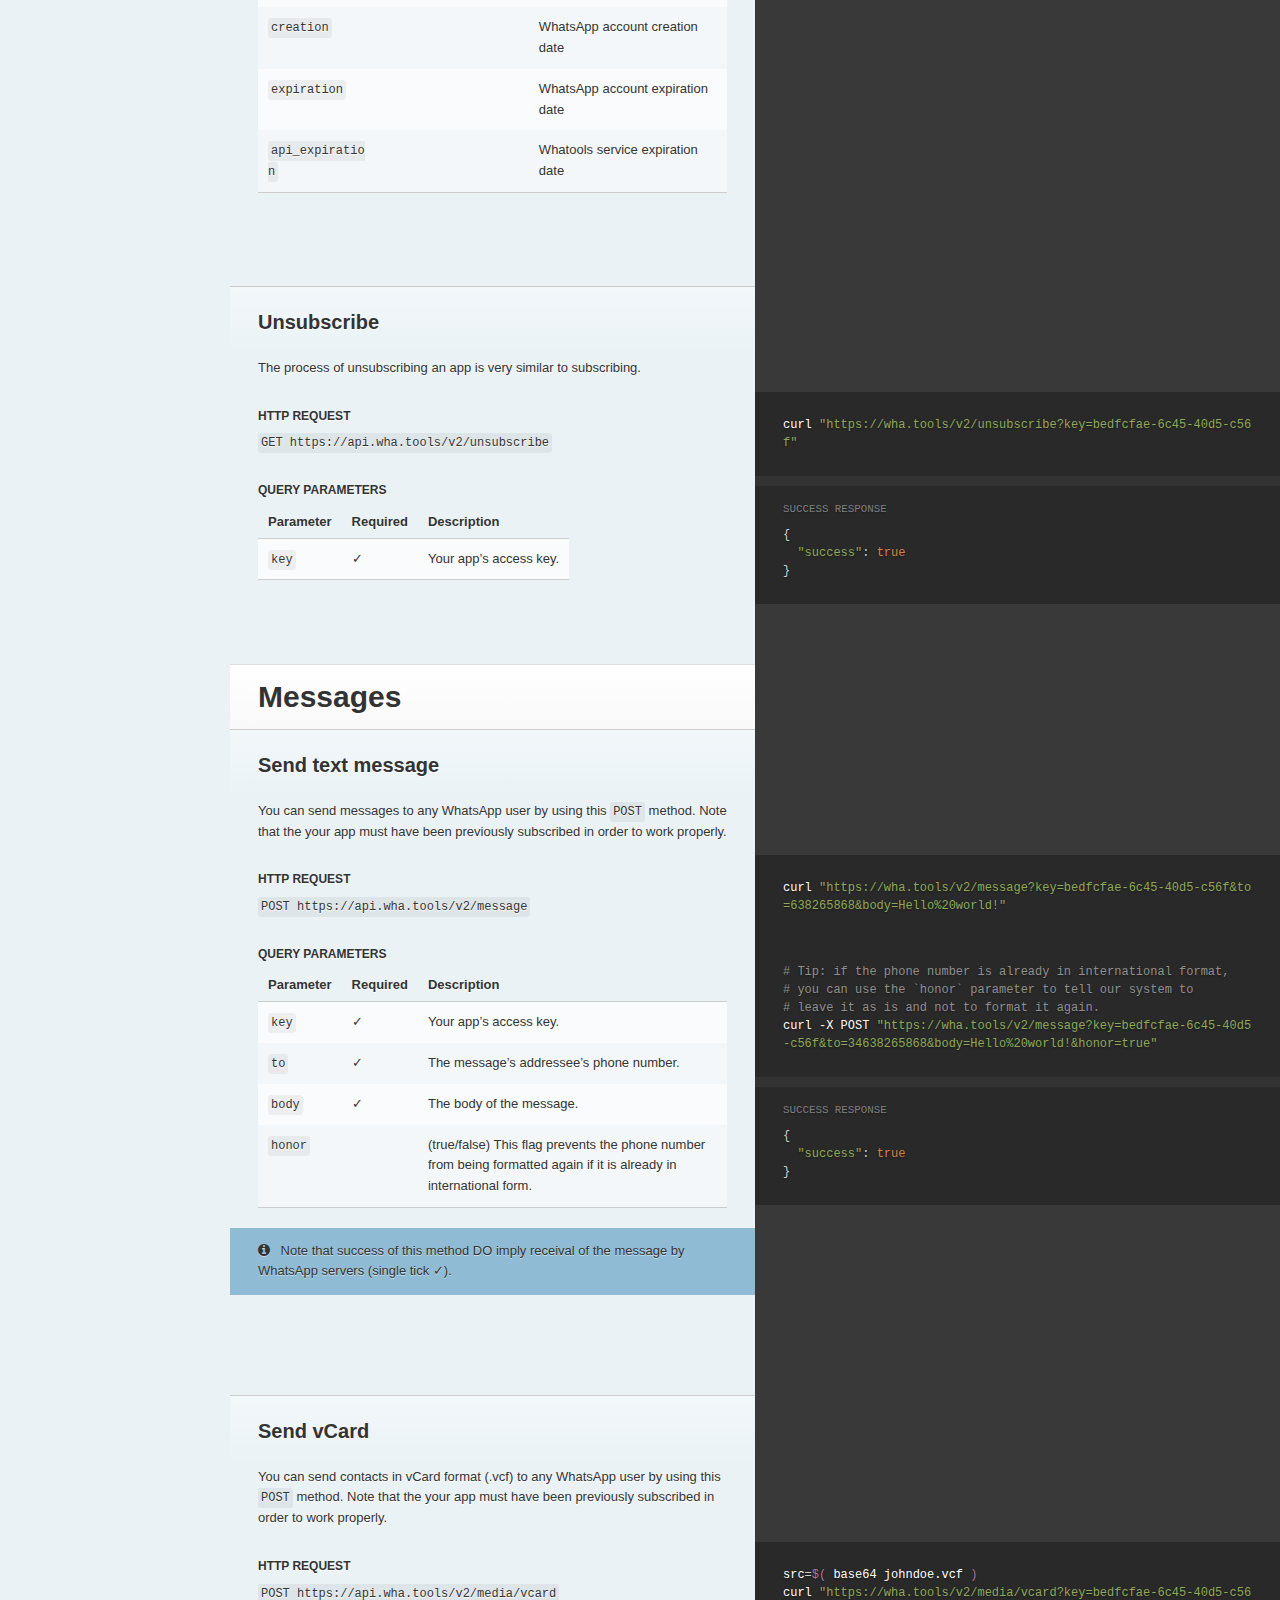
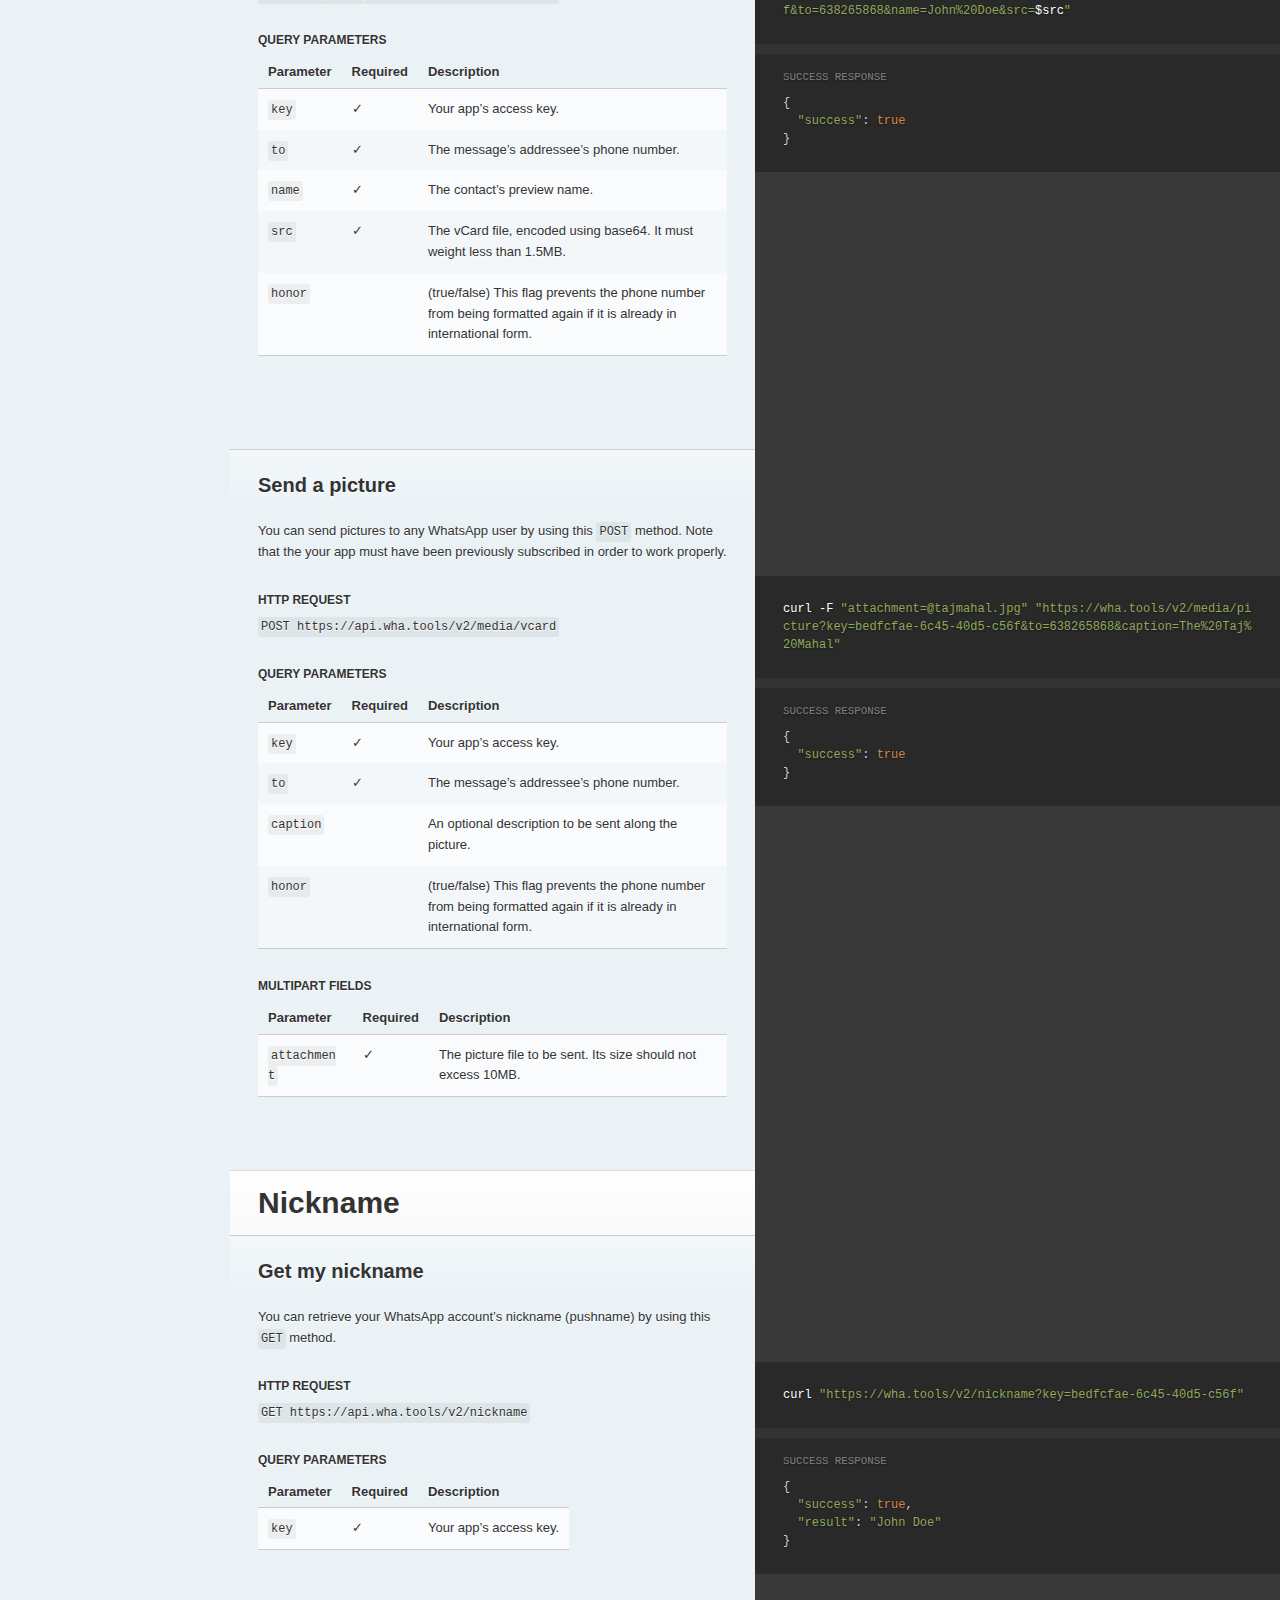
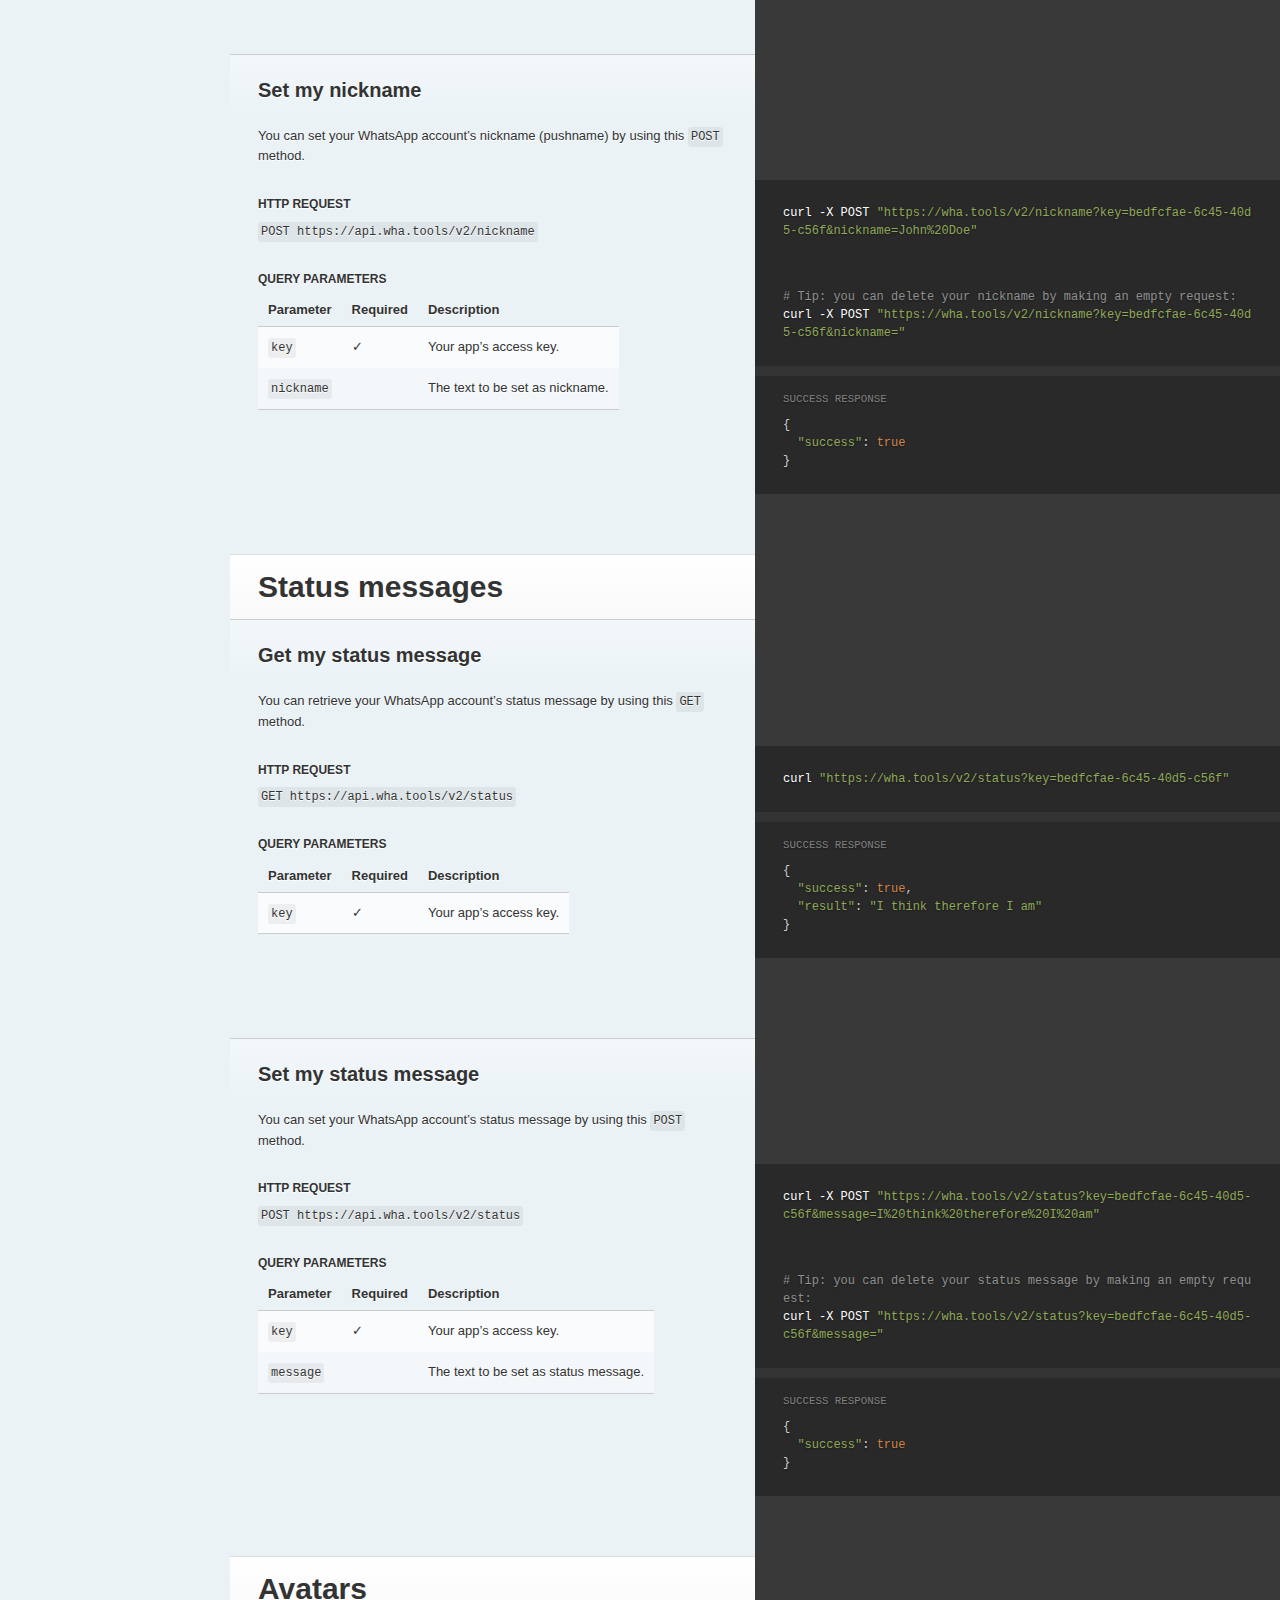
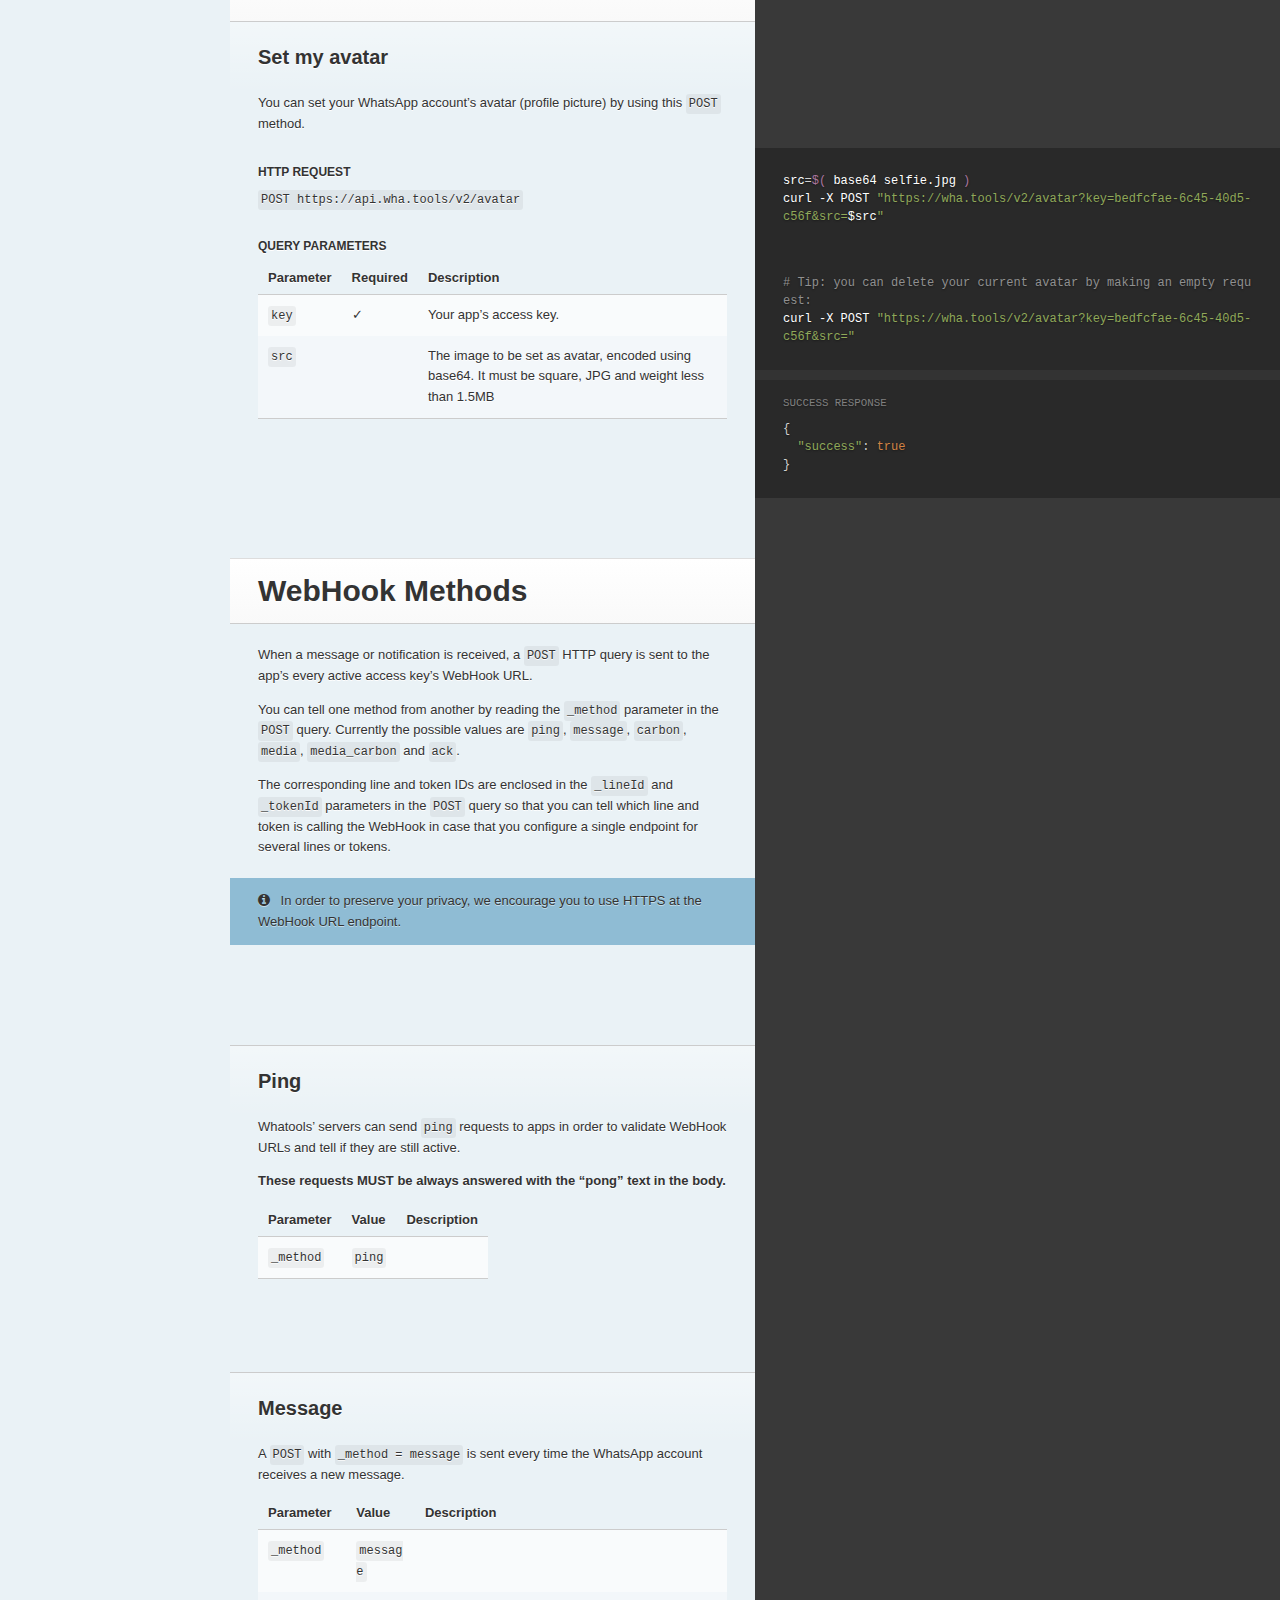
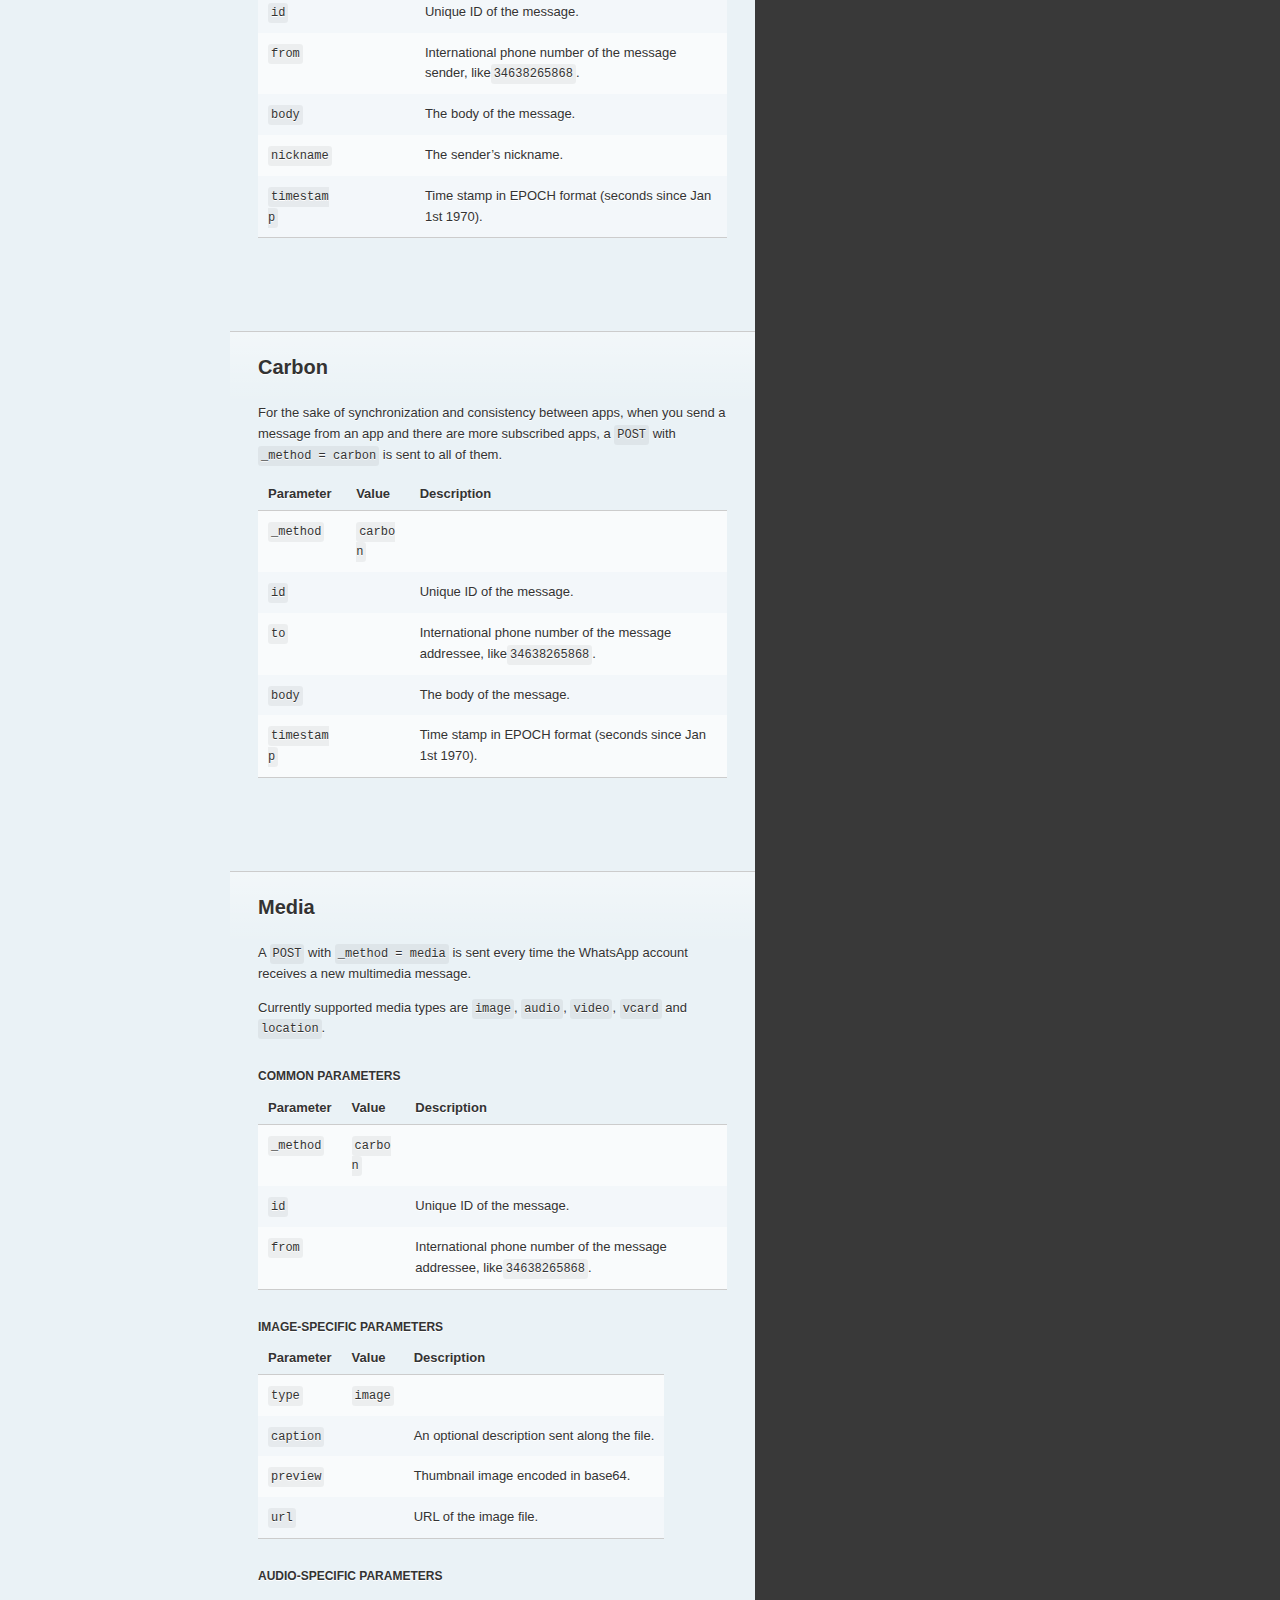
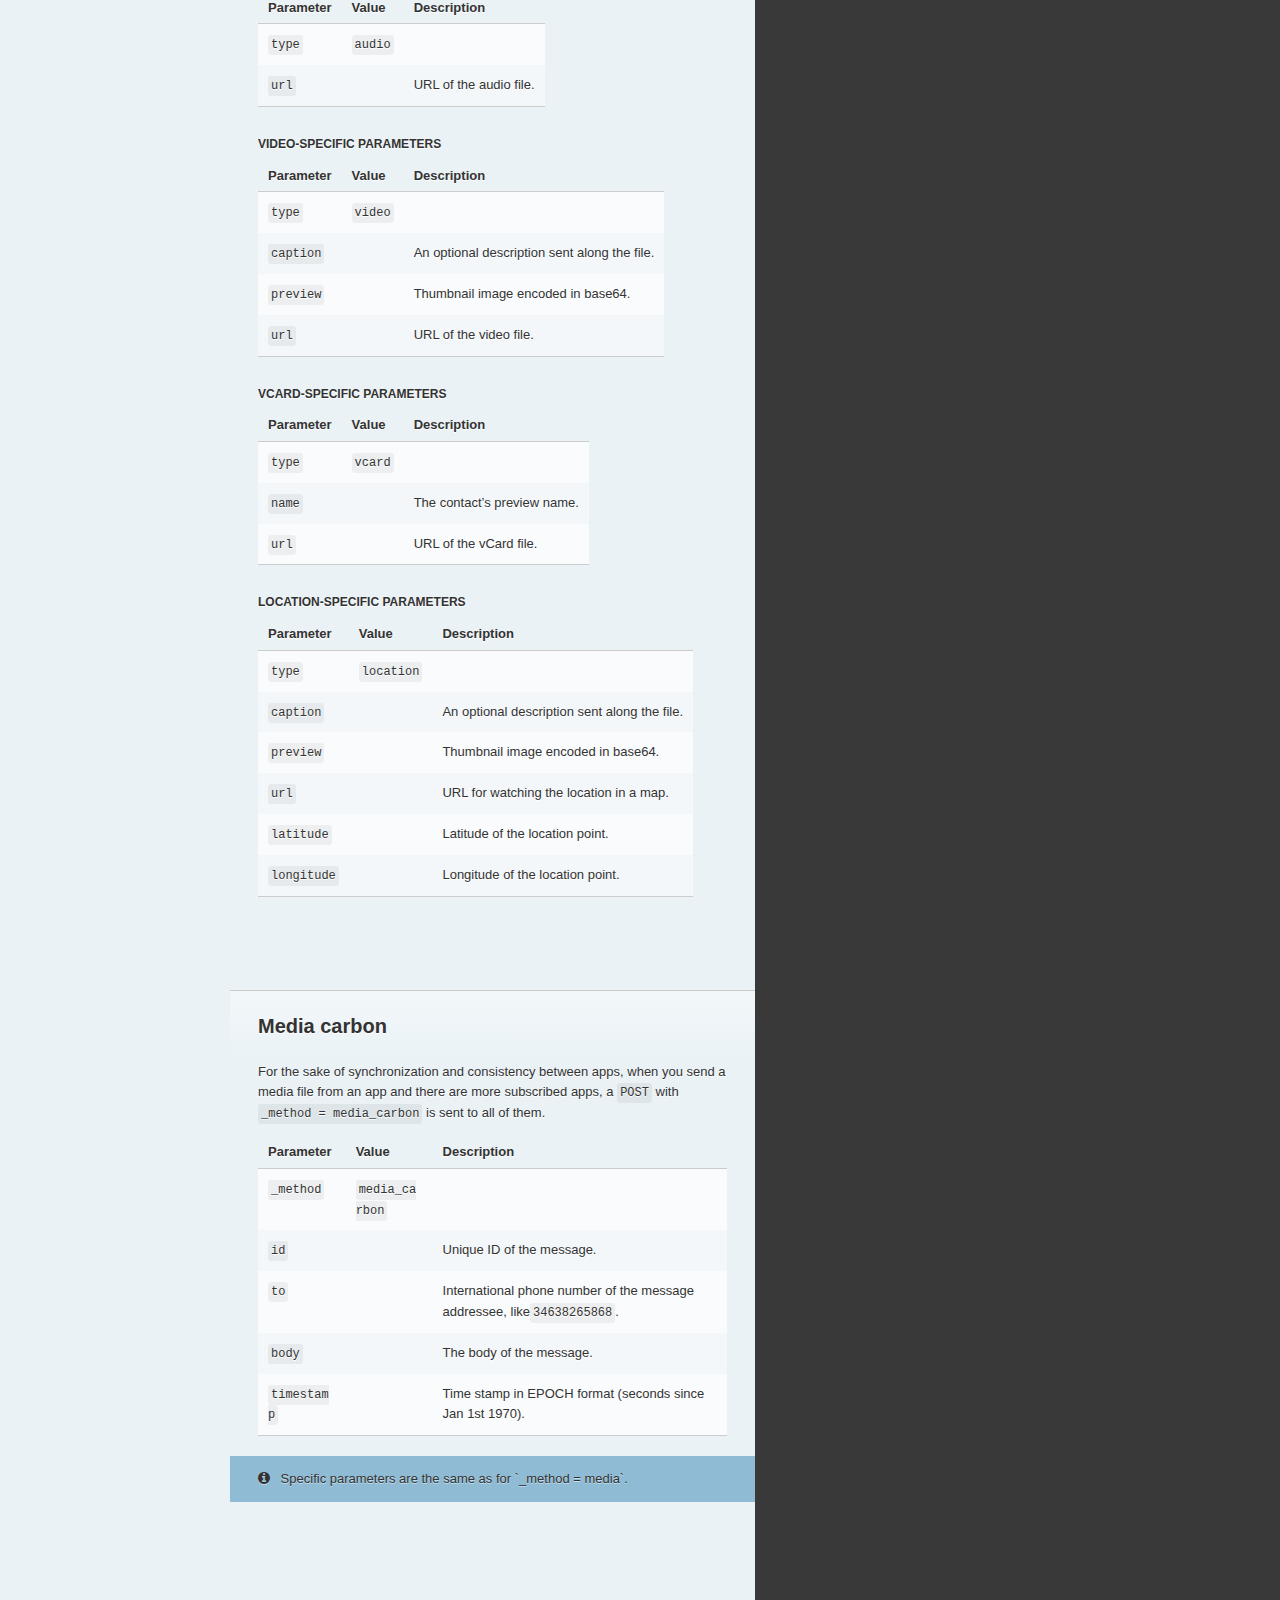
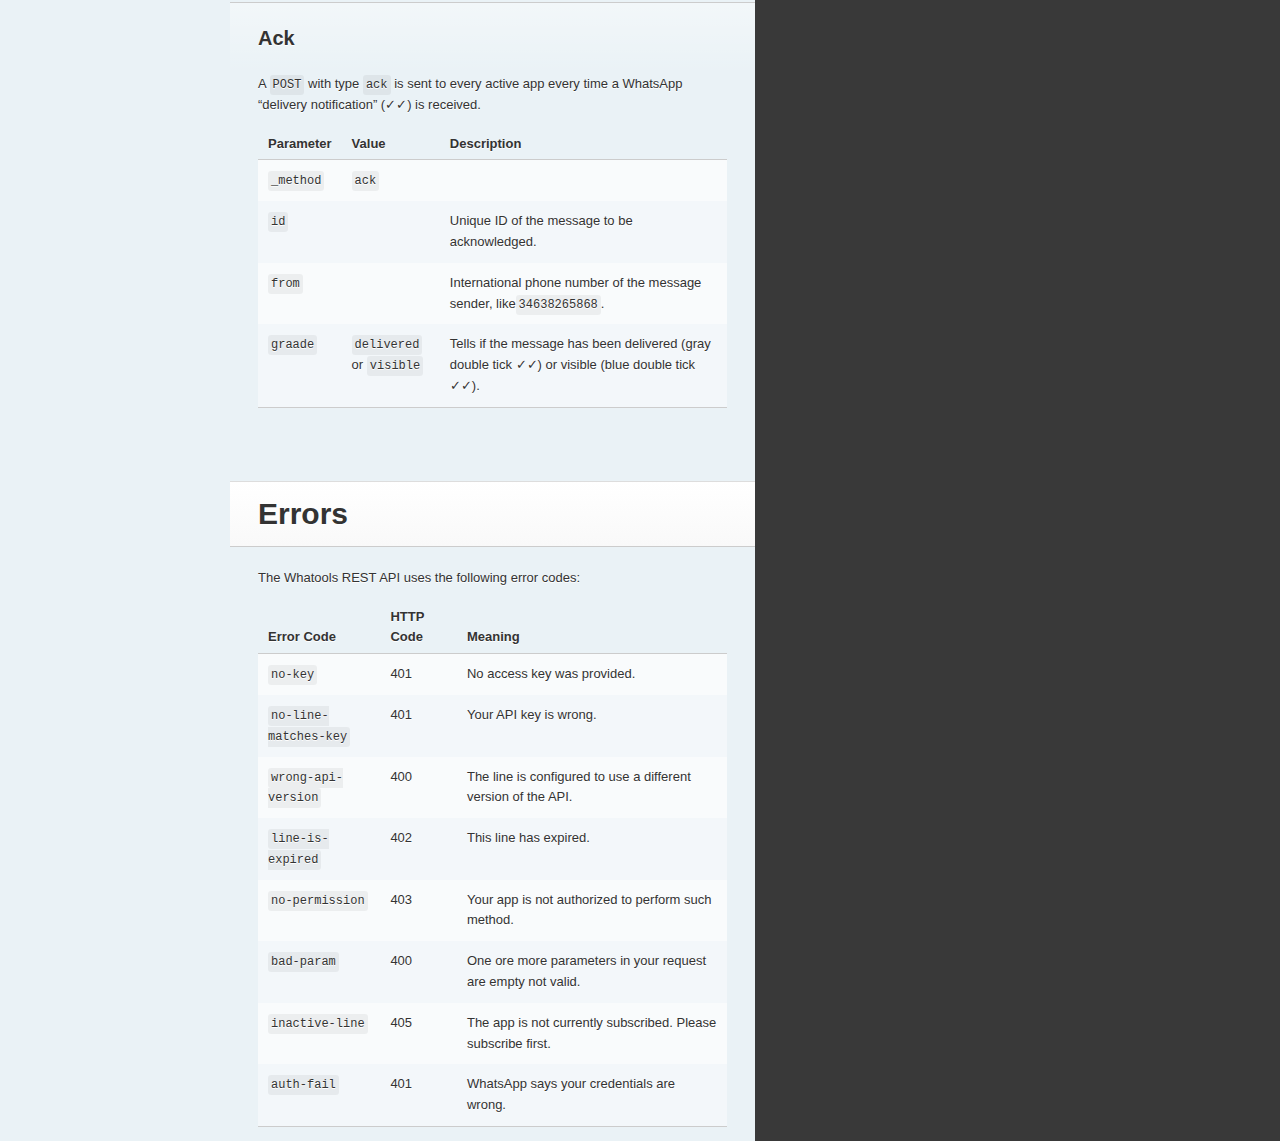
==== commit a52ac2d0: "HTTP status codes" ====
--- a/static/index.html
+++ b/static/index.html
@@ -1042,11 +1042,6 @@
 <td>No access key was provided.</td>
 </tr>
 <tr>
-<td><code class="prettyprint">no-token-matches-key</code></td>
-<td>401</td>
-<td>Your API key is wrong.</td>
-</tr>
-<tr>
 <td><code class="prettyprint">no-line-matches-key</code></td>
 <td>401</td>
 <td>Your API key is wrong.</td>
@@ -1058,7 +1053,7 @@
 </tr>
 <tr>
 <td><code class="prettyprint">line-is-expired</code></td>
-<td>403</td>
+<td>402</td>
 <td>This line has expired.</td>
 </tr>
 <tr>
@@ -1075,6 +1070,11 @@
 <td><code class="prettyprint">inactive-line</code></td>
 <td>405</td>
 <td>The app is not currently subscribed. Please subscribe first.</td>
+</tr>
+<tr>
+<td><code class="prettyprint">auth-fail</code></td>
+<td>401</td>
+<td>WhatsApp says your credentials are wrong.</td>
 </tr>
 </tbody></table>
 
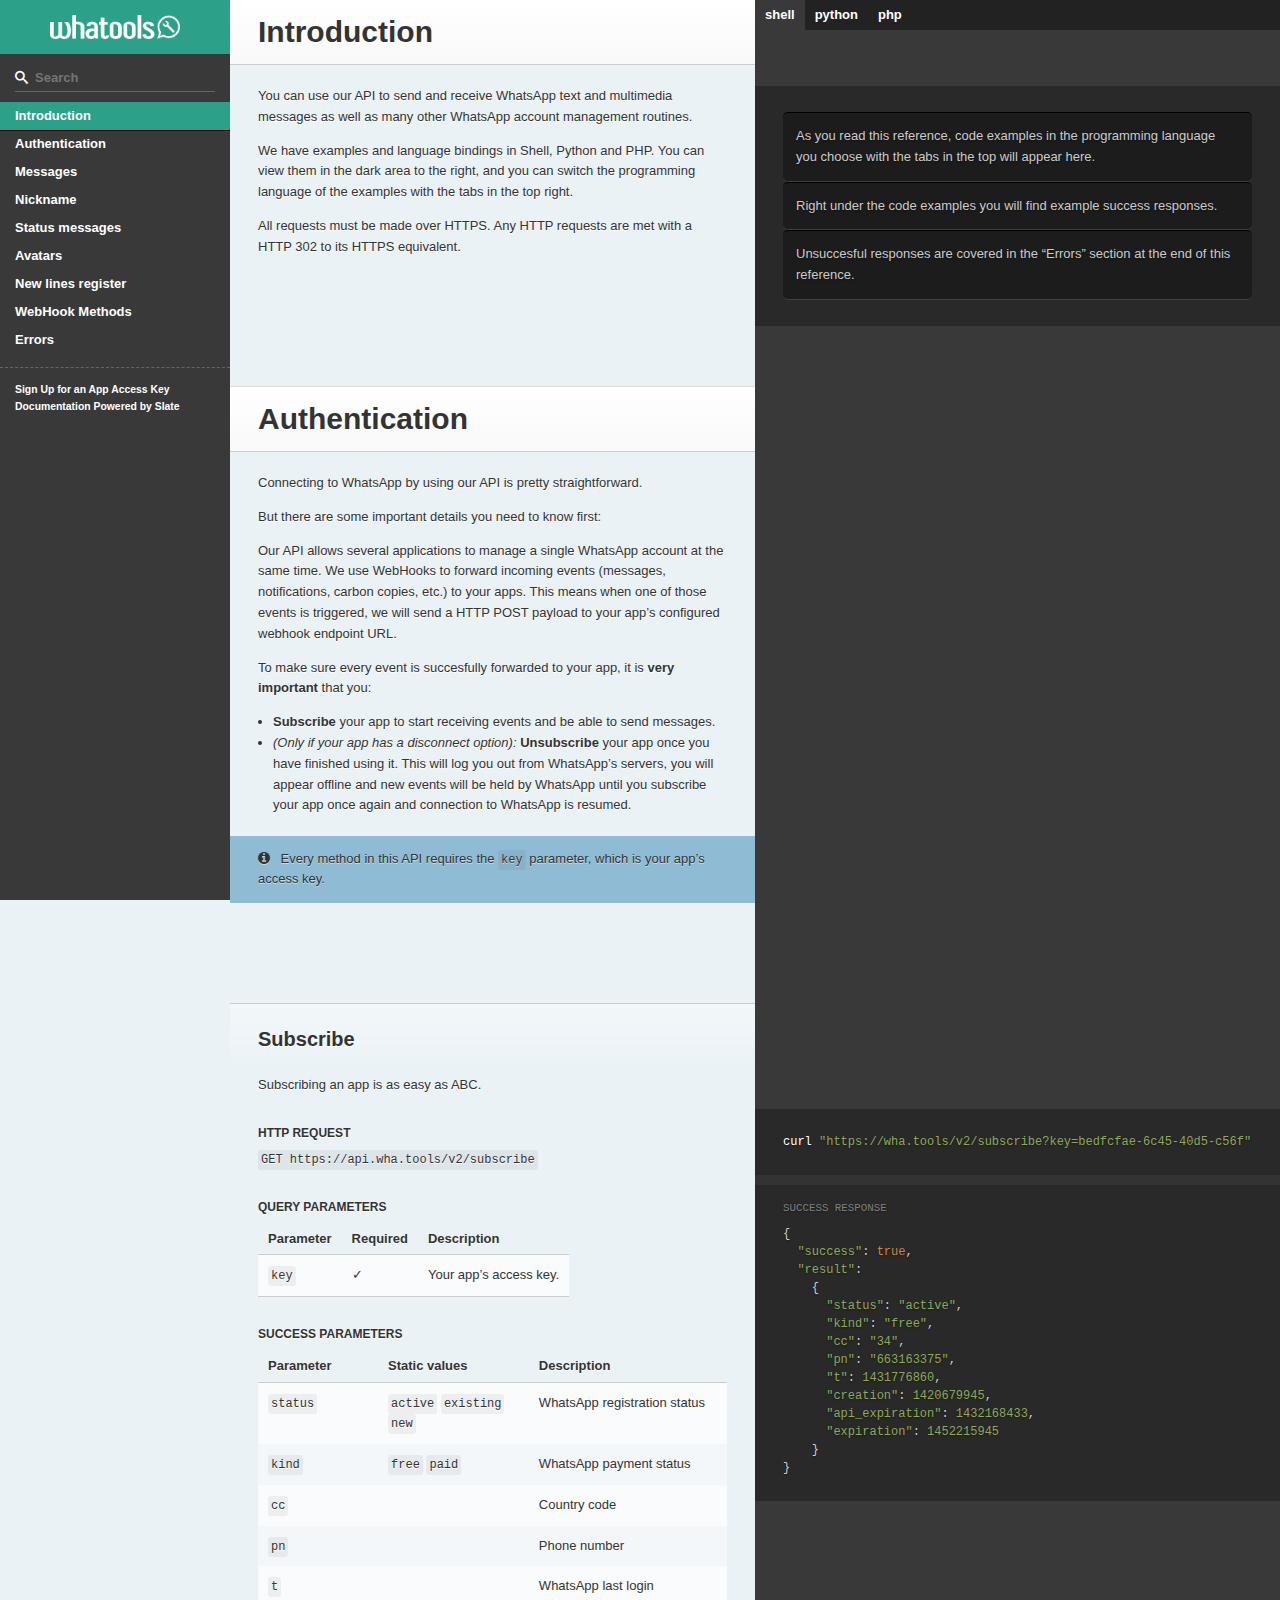
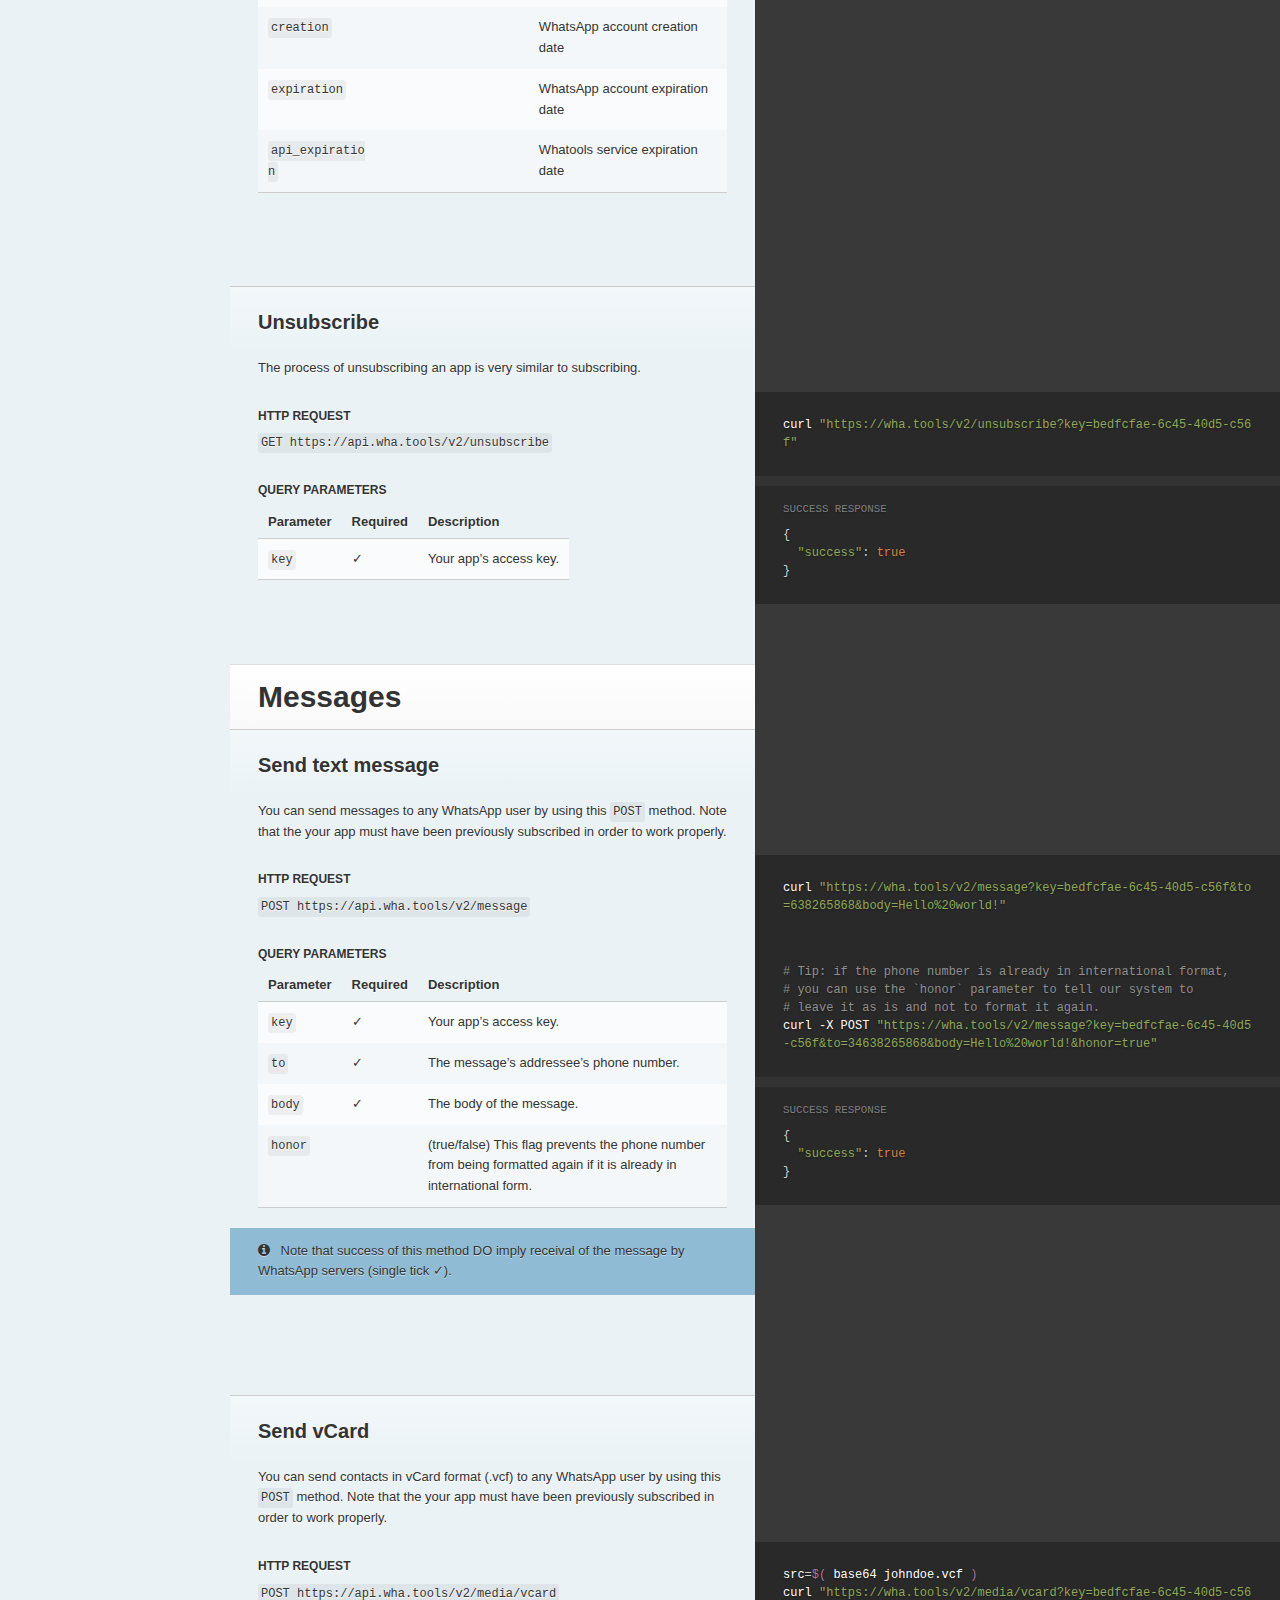
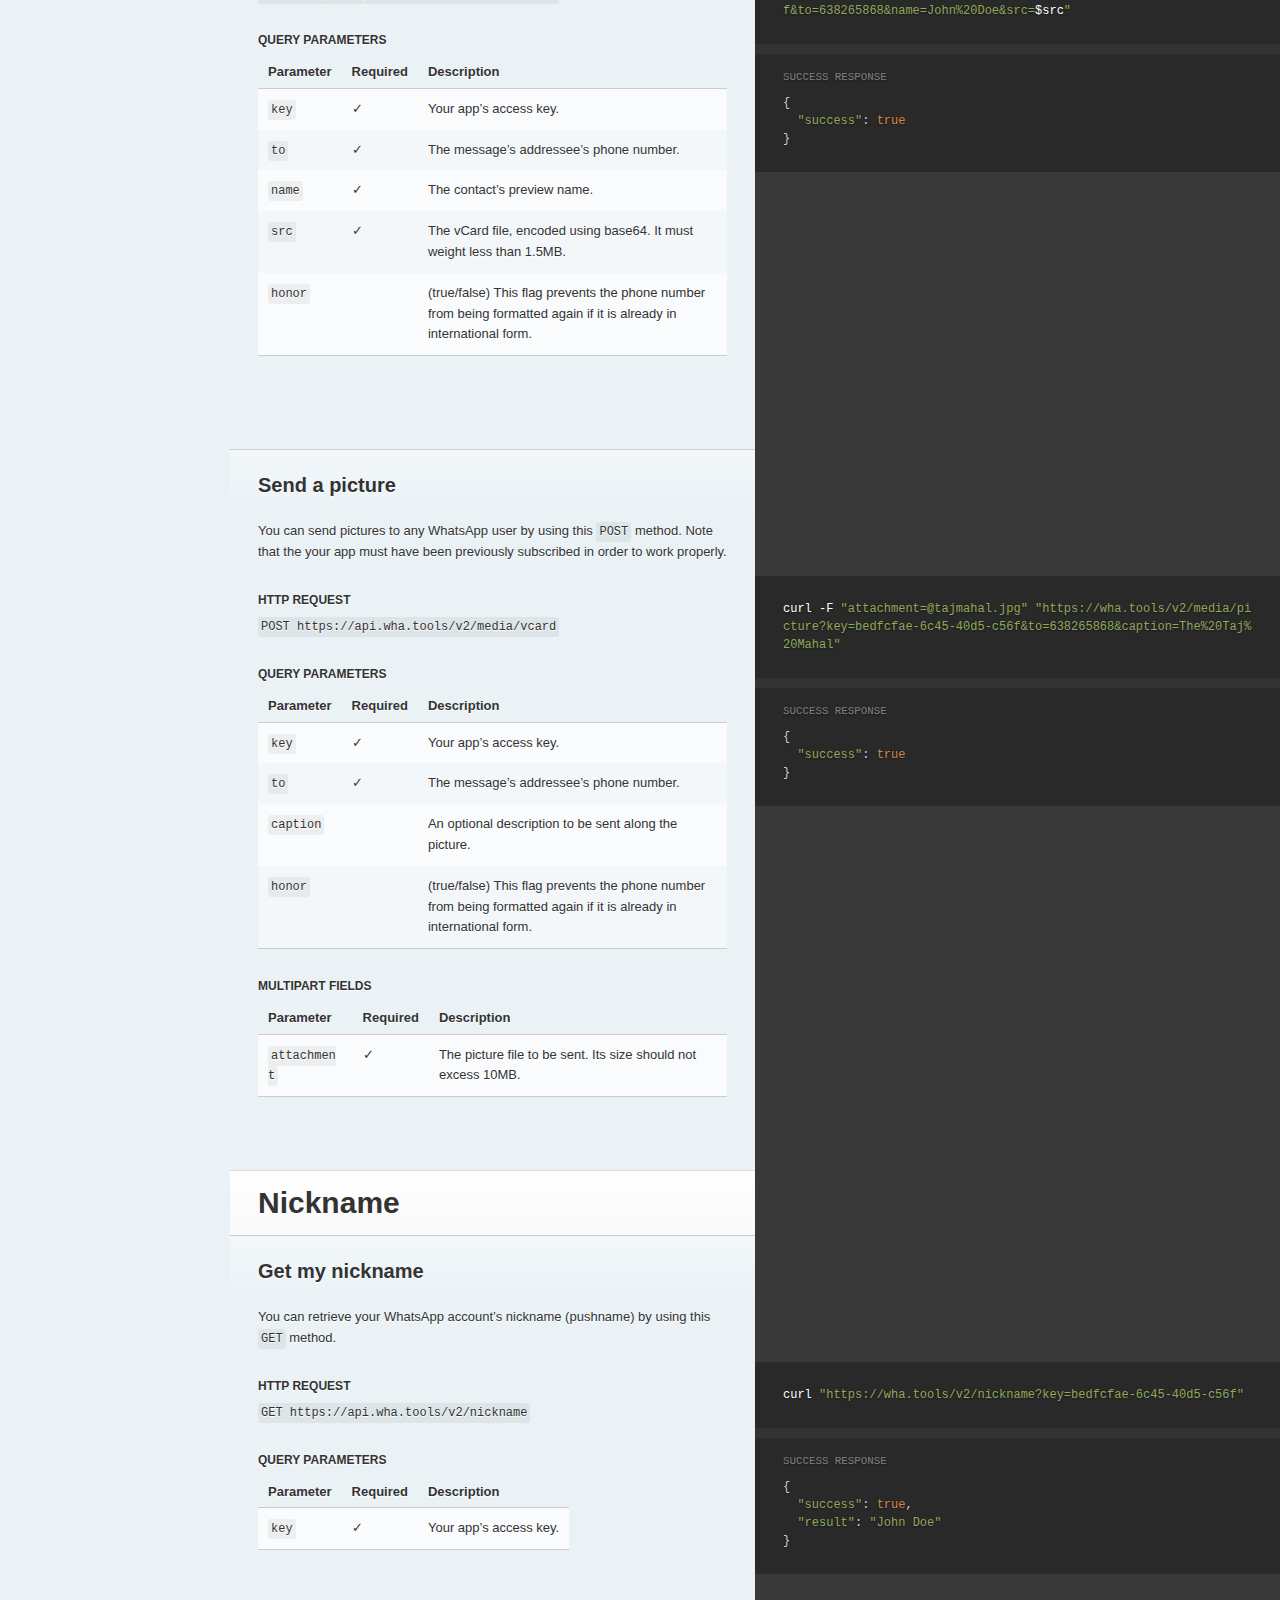
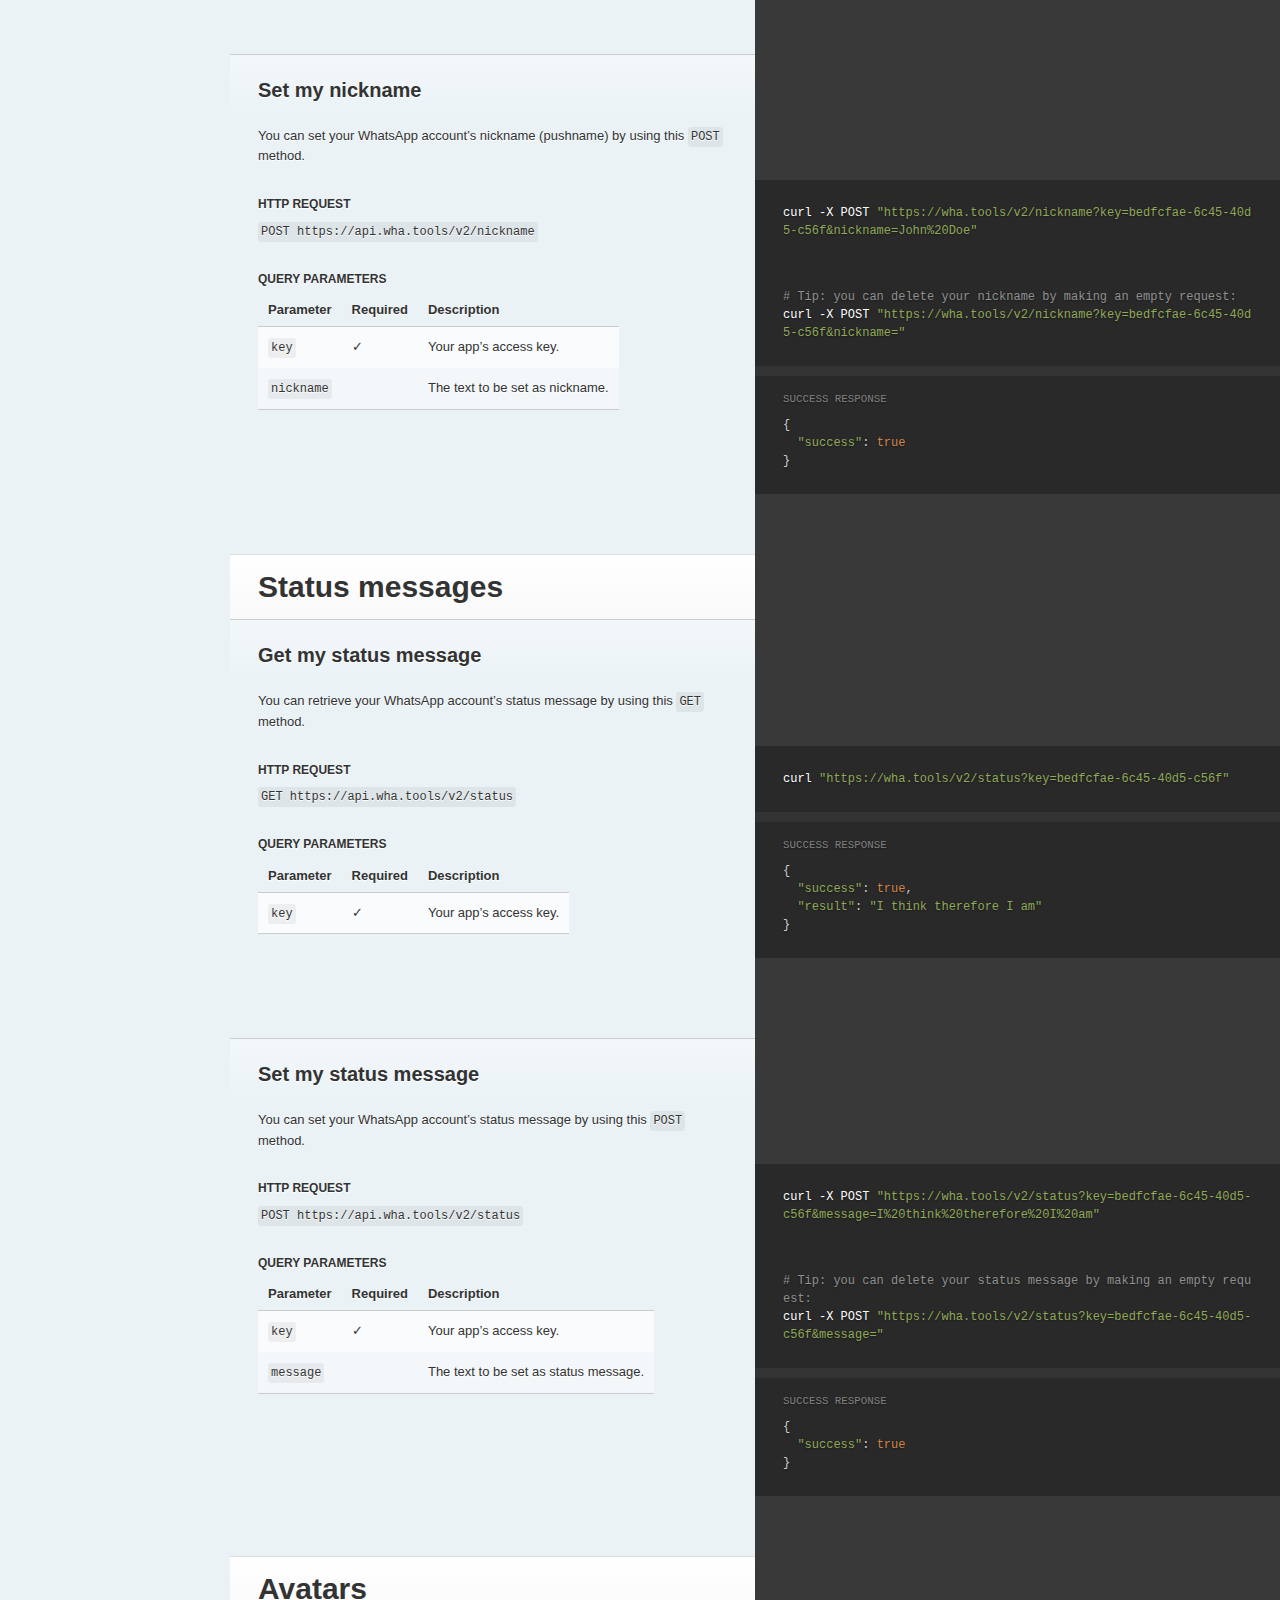
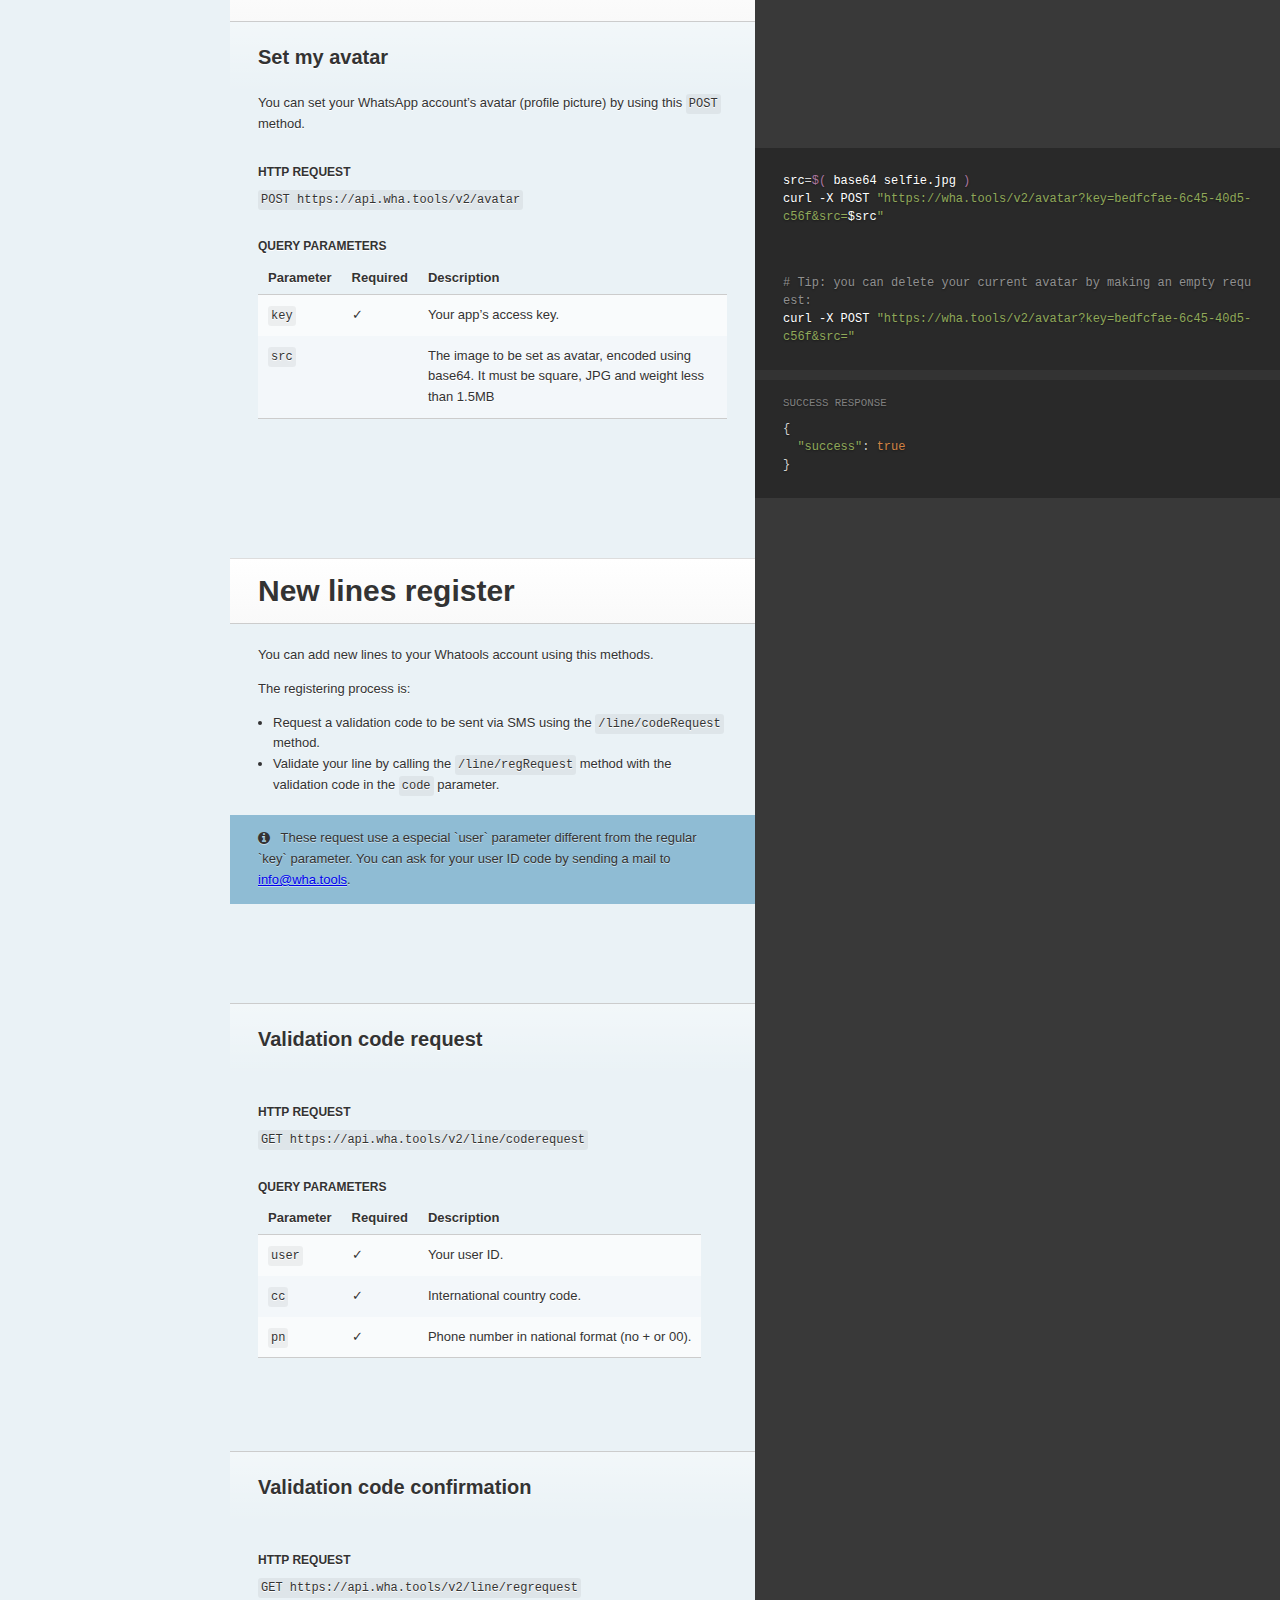
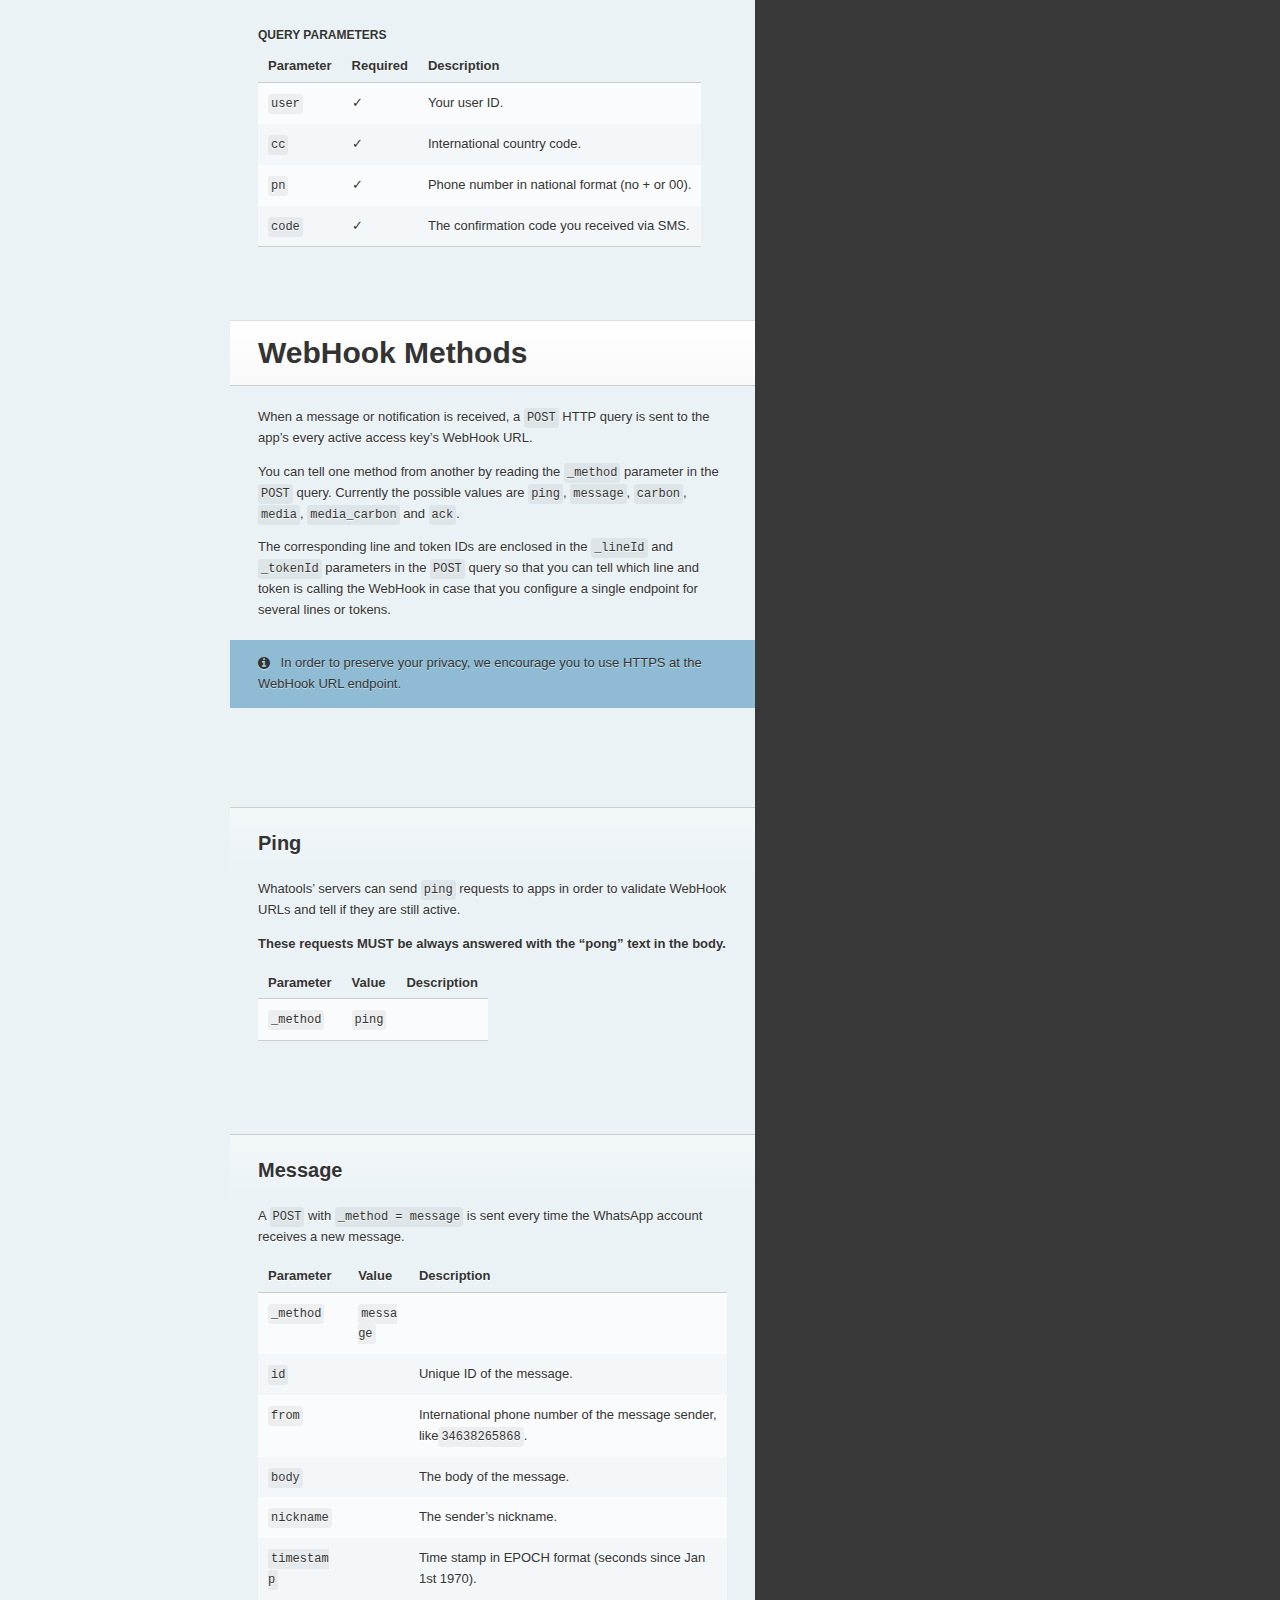
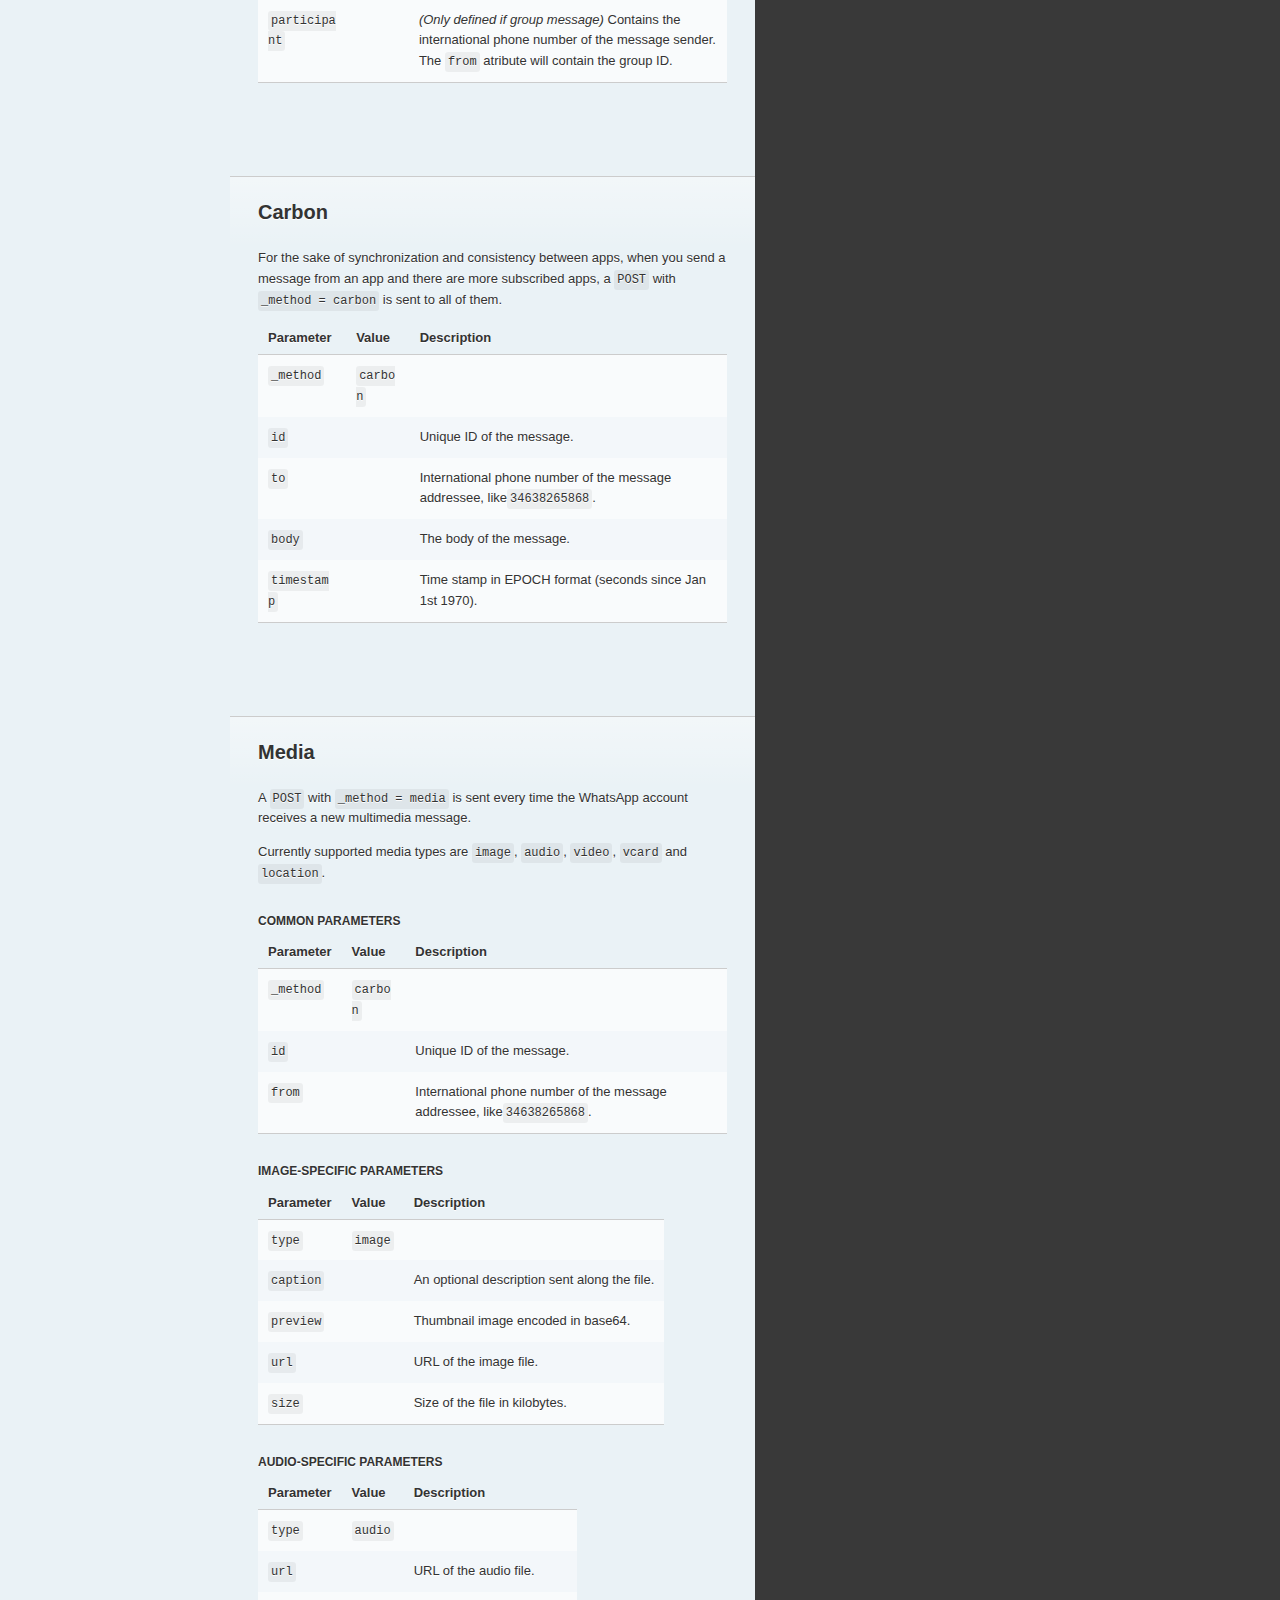
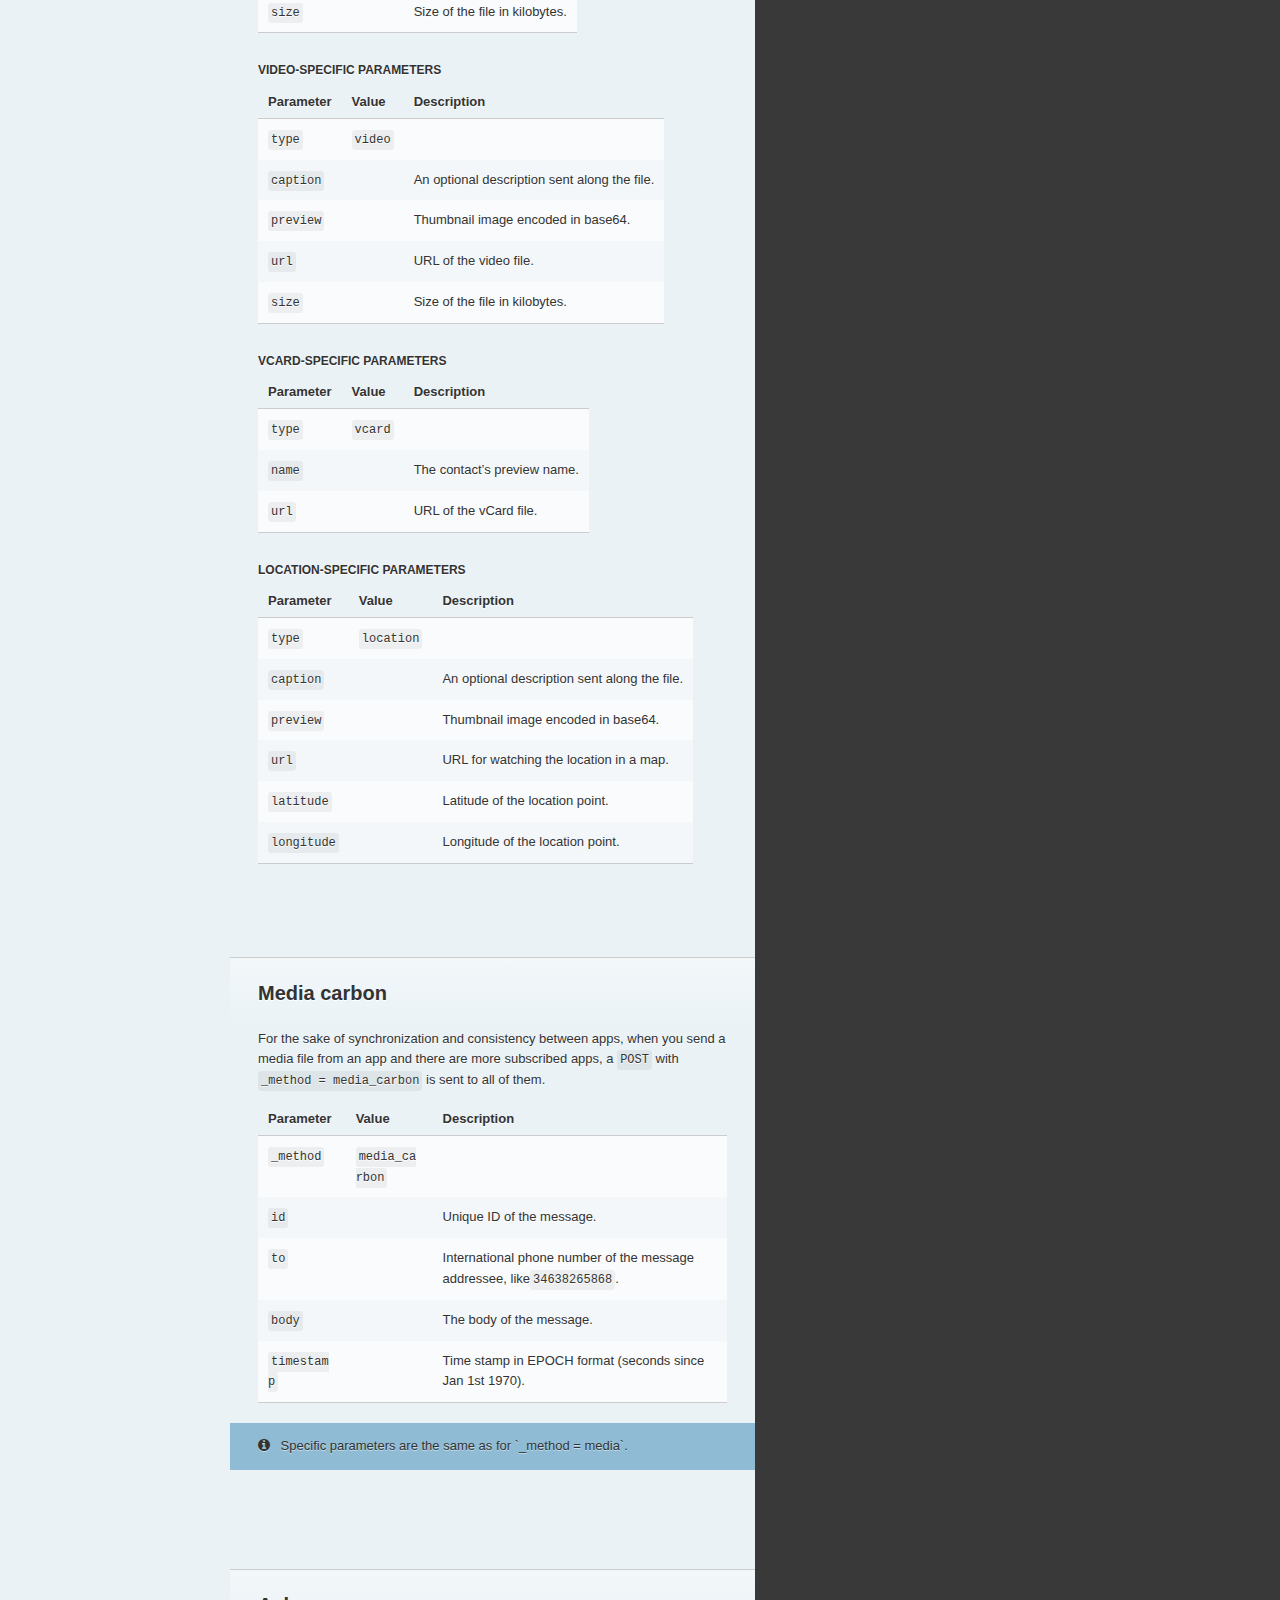
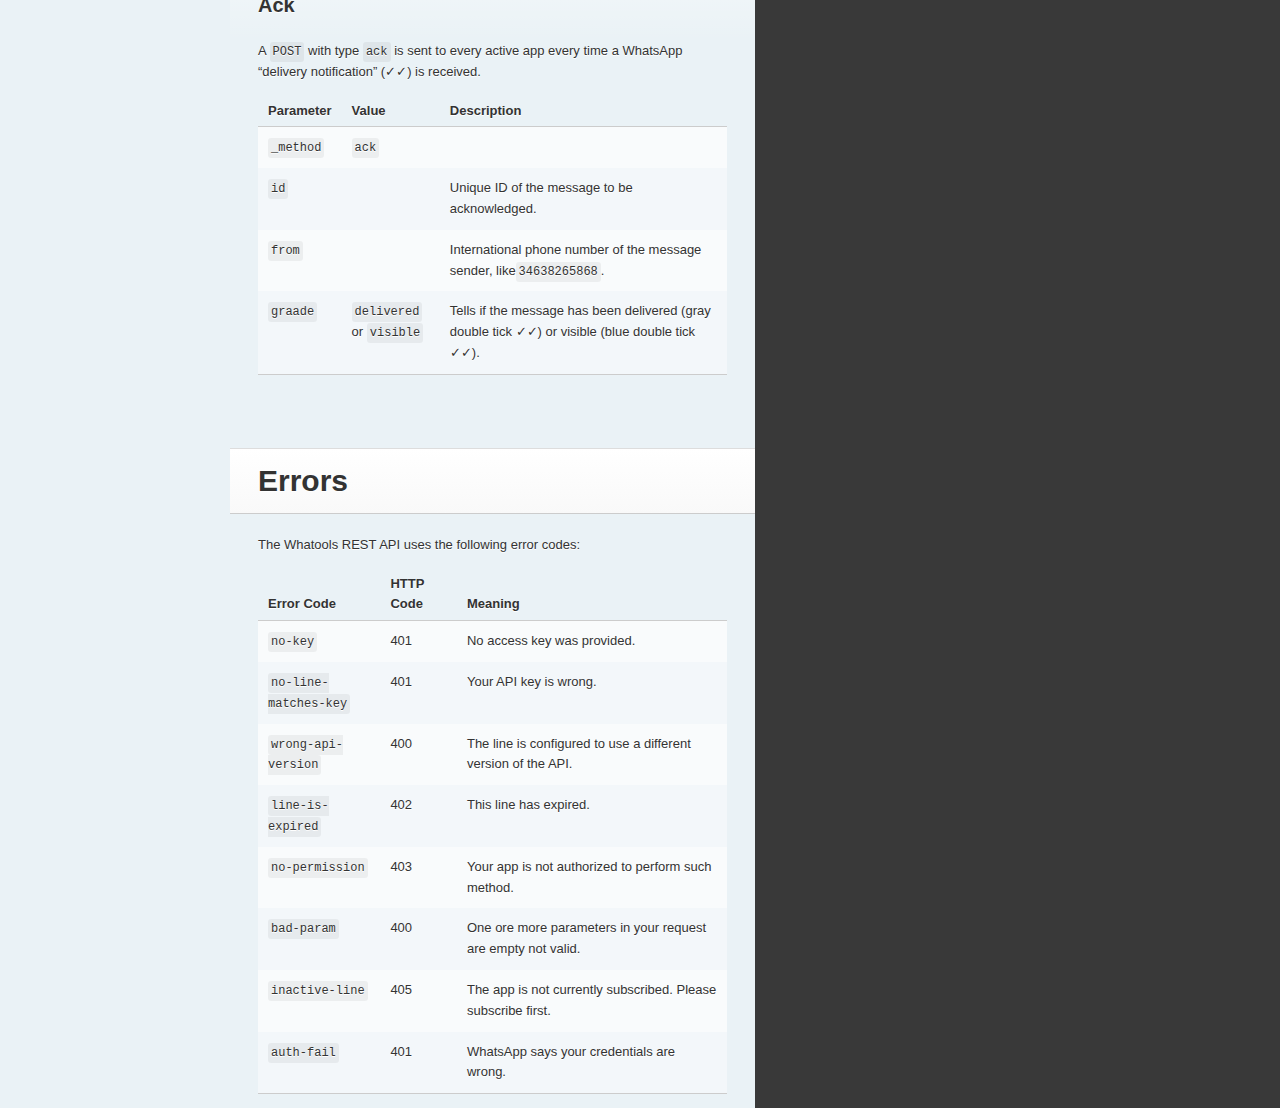
==== commit c7d63ddf: "v2 update" ====
--- a/static/index.html
+++ b/static/index.html
@@ -655,6 +655,90 @@
 </tr>
 </tbody></table>
 
+<h1 id="new-lines-register">New lines register</h1>
+
+<p>You can add new lines to your Whatools account using this methods.</p>
+
+<p>The registering process is:</p>
+
+<ul>
+<li>Request a validation code to be sent via SMS using the <code class="prettyprint">/line/codeRequest</code> method.</li>
+<li>Validate your line by calling the <code class="prettyprint">/line/regRequest</code> method with the validation code in the <code class="prettyprint">code</code> parameter.</li>
+</ul>
+
+<aside class="notice">
+These request use a especial `user` parameter different from the regular `key` parameter. You can ask for your user ID code by sending a mail to <a href="mailto:info@wha.tools?subject=User ID">info@wha.tools</a>.
+</aside>
+
+<h2 id="validation-code-request">Validation code request</h2>
+
+<h3 id="http-request">HTTP Request</h3>
+
+<p><code class="prettyprint">GET https://api.wha.tools/v2/line/coderequest</code></p>
+
+<h3 id="query-parameters">Query Parameters</h3>
+
+<table><thead>
+<tr>
+<th>Parameter</th>
+<th>Required</th>
+<th>Description</th>
+</tr>
+</thead><tbody>
+<tr>
+<td><code class="prettyprint">user</code></td>
+<td>✓</td>
+<td>Your user ID.</td>
+</tr>
+<tr>
+<td><code class="prettyprint">cc</code></td>
+<td>✓</td>
+<td>International country code.</td>
+</tr>
+<tr>
+<td><code class="prettyprint">pn</code></td>
+<td>✓</td>
+<td>Phone number in national format (no + or 00).</td>
+</tr>
+</tbody></table>
+
+<h2 id="validation-code-confirmation">Validation code confirmation</h2>
+
+<h3 id="http-request">HTTP Request</h3>
+
+<p><code class="prettyprint">GET https://api.wha.tools/v2/line/regrequest</code></p>
+
+<h3 id="query-parameters">Query Parameters</h3>
+
+<table><thead>
+<tr>
+<th>Parameter</th>
+<th>Required</th>
+<th>Description</th>
+</tr>
+</thead><tbody>
+<tr>
+<td><code class="prettyprint">user</code></td>
+<td>✓</td>
+<td>Your user ID.</td>
+</tr>
+<tr>
+<td><code class="prettyprint">cc</code></td>
+<td>✓</td>
+<td>International country code.</td>
+</tr>
+<tr>
+<td><code class="prettyprint">pn</code></td>
+<td>✓</td>
+<td>Phone number in national format (no + or 00).</td>
+</tr>
+<tr>
+<td><code class="prettyprint">code</code></td>
+<td>✓</td>
+<td>The confirmation code you received via SMS.</td>
+</tr>
+</tbody></table>
+
 <h1 id="webhook-methods">WebHook Methods</h1>
 
 <p>When a message or notification is received, a <code class="prettyprint">POST</code> HTTP query is sent to the app&rsquo;s every active access key&rsquo;s WebHook URL.</p>
@@ -728,6 +812,11 @@
 <td></td>
 <td>Time stamp in EPOCH format (seconds since Jan 1st 1970).</td>
 </tr>
+<tr>
+<td><code class="prettyprint">participant</code></td>
+<td></td>
+<td><em>(Only defined if group message)</em> Contains the international phone number of the message sender. The <code class="prettyprint">from</code> atribute will contain the group ID.</td>
+</tr>
 </tbody></table>
 
 <h2 id="carbon">Carbon</h2>
@@ -829,6 +918,11 @@
 <td></td>
 <td>URL of the image file.</td>
 </tr>
+<tr>
+<td><code class="prettyprint">size</code></td>
+<td></td>
+<td>Size of the file in kilobytes.</td>
+</tr>
 </tbody></table>
 
 <h3 id="audio-specific-parameters">Audio-specific parameters</h3>
@@ -850,6 +944,11 @@
 <td></td>
 <td>URL of the audio file.</td>
 </tr>
+<tr>
+<td><code class="prettyprint">size</code></td>
+<td></td>
+<td>Size of the file in kilobytes.</td>
+</tr>
 </tbody></table>
 
 <h3 id="video-specific-parameters">Video-specific parameters</h3>
@@ -880,6 +979,11 @@
 <td><code class="prettyprint">url</code></td>
 <td></td>
 <td>URL of the video file.</td>
+</tr>
+<tr>
+<td><code class="prettyprint">size</code></td>
+<td></td>
+<td>Size of the file in kilobytes.</td>
 </tr>
 </tbody></table>
 
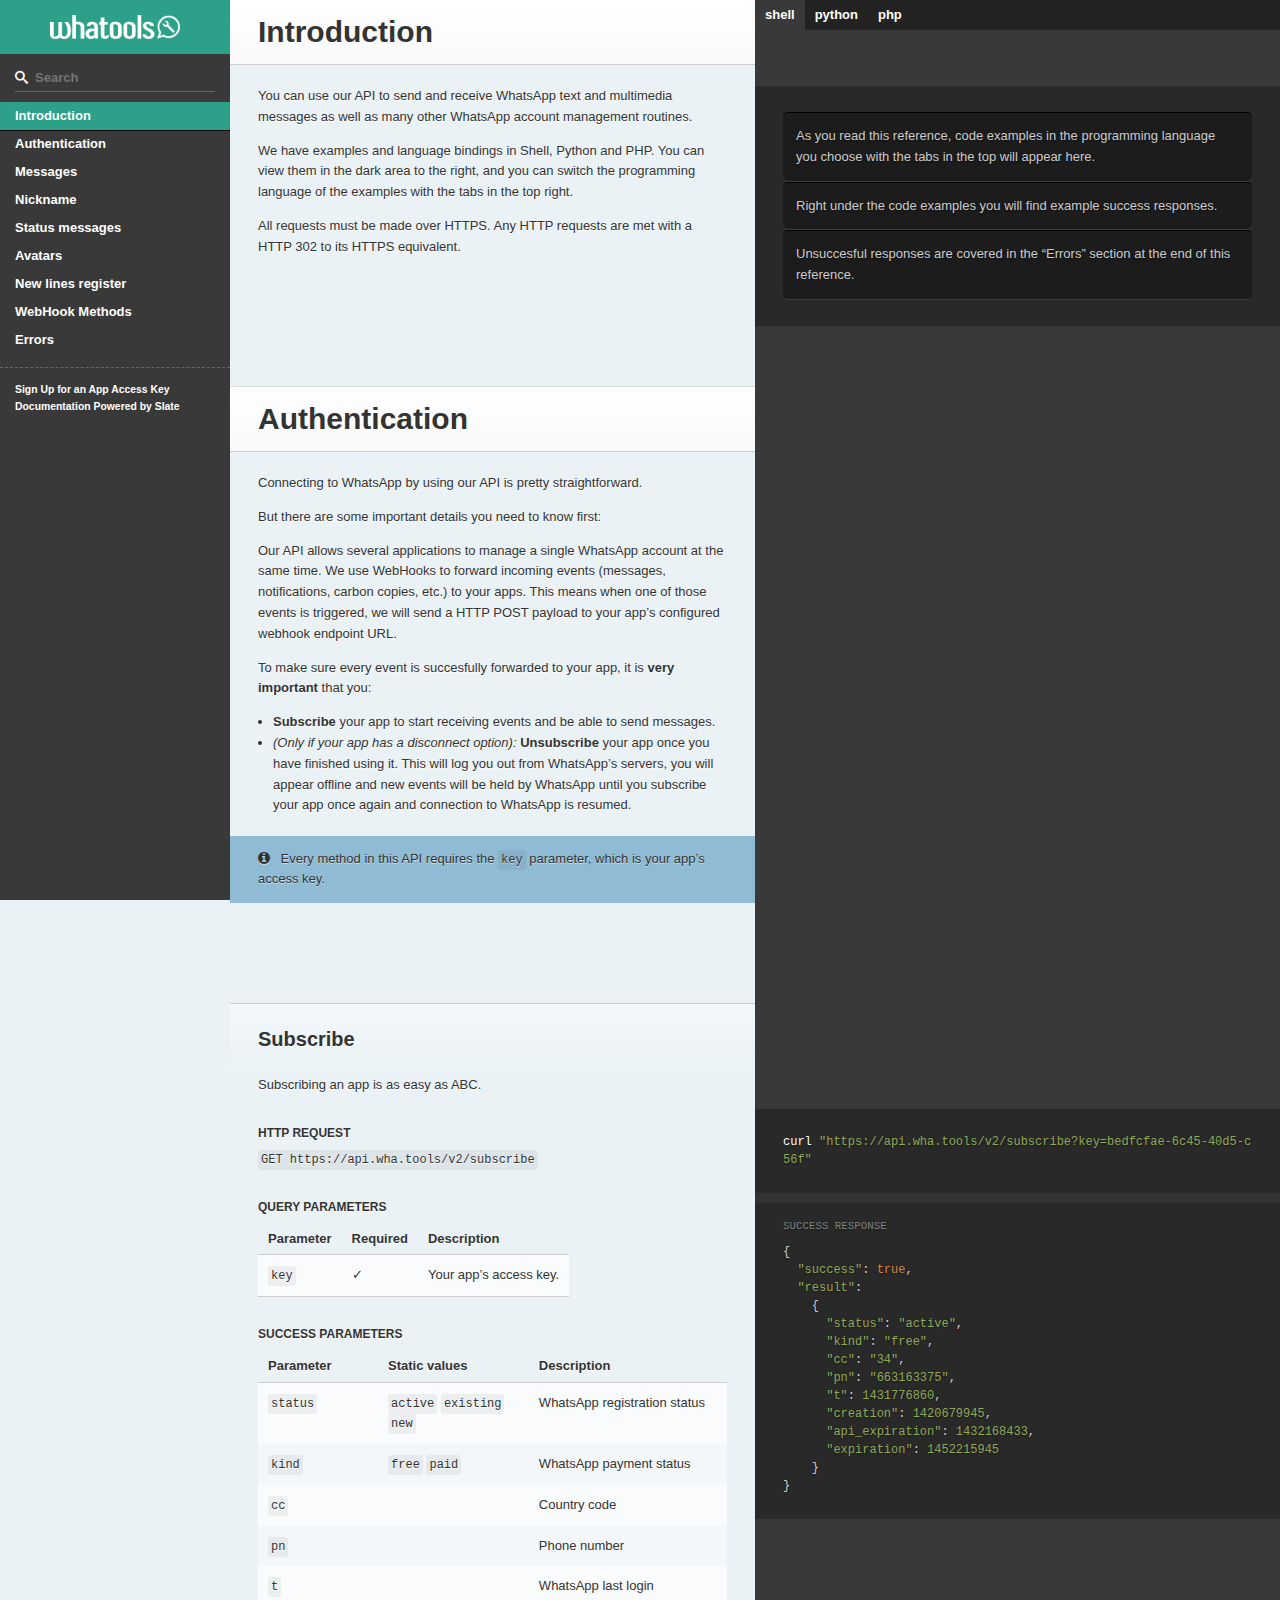
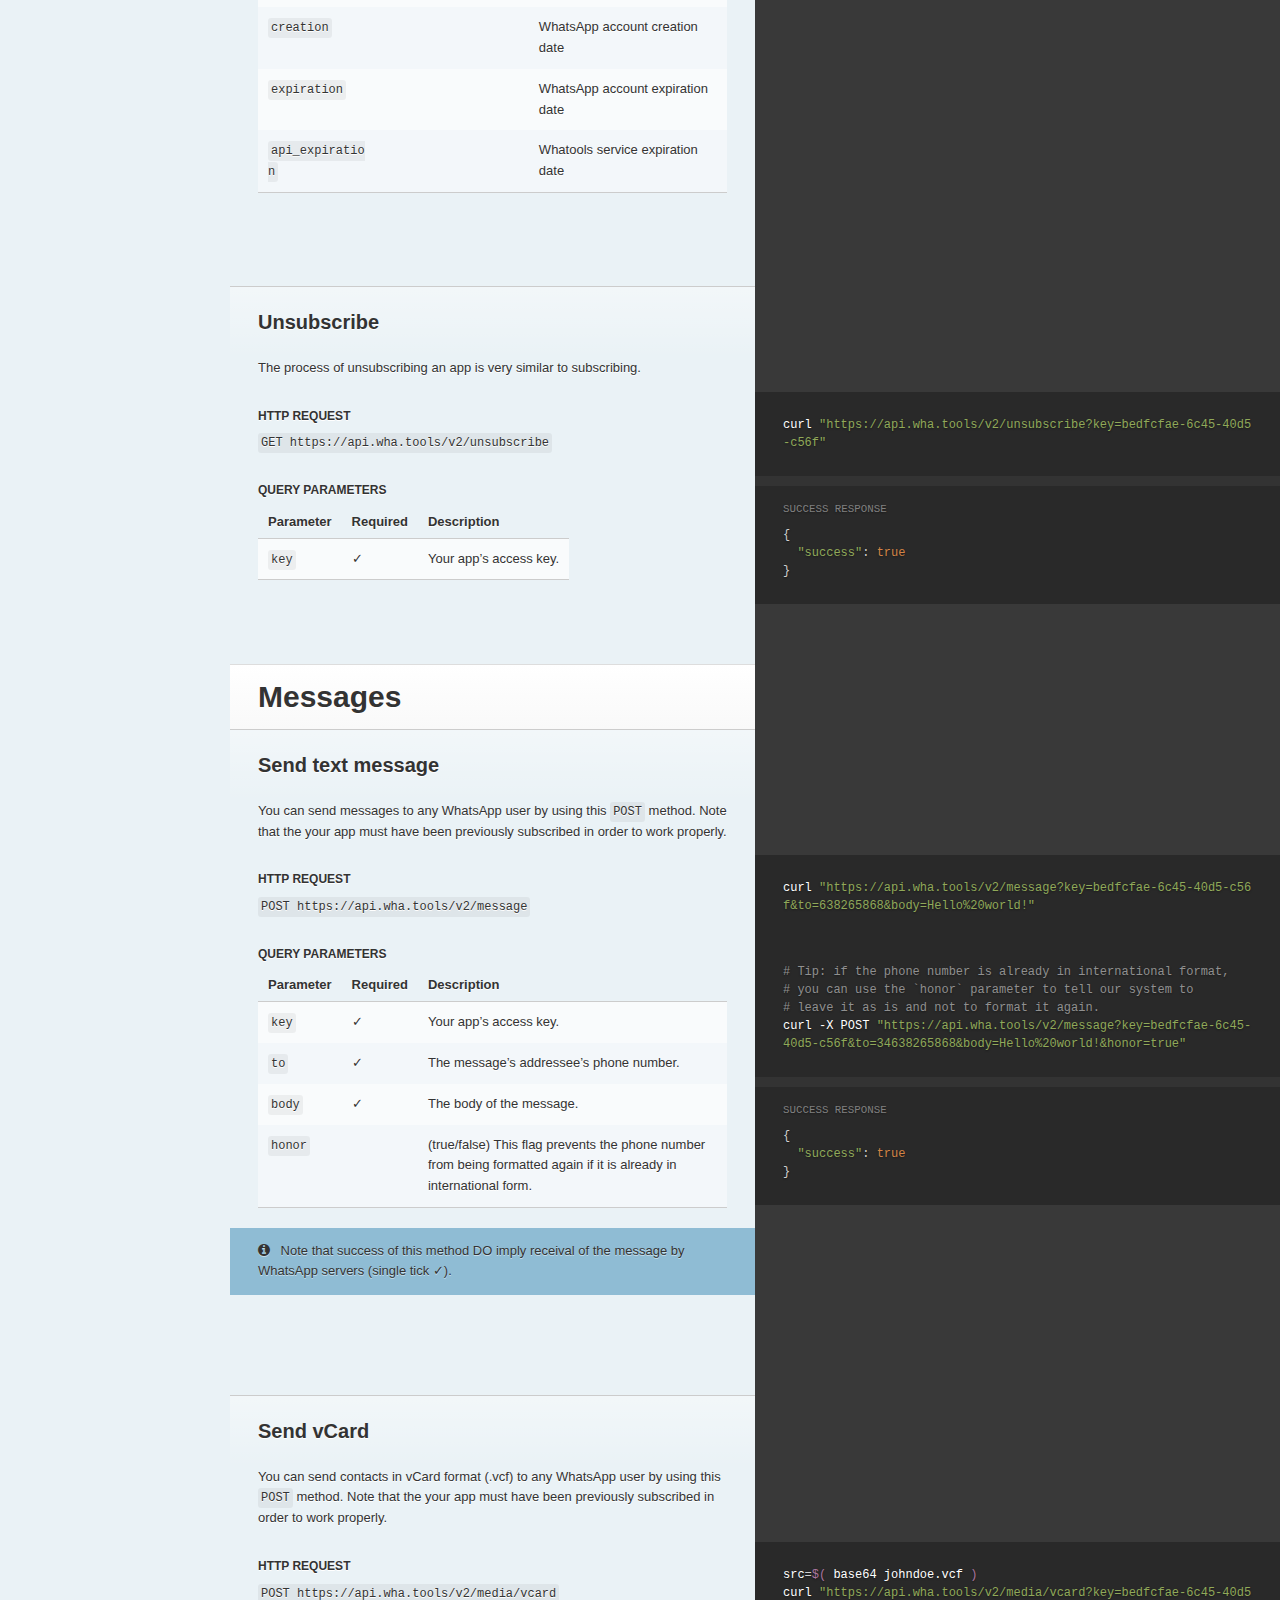
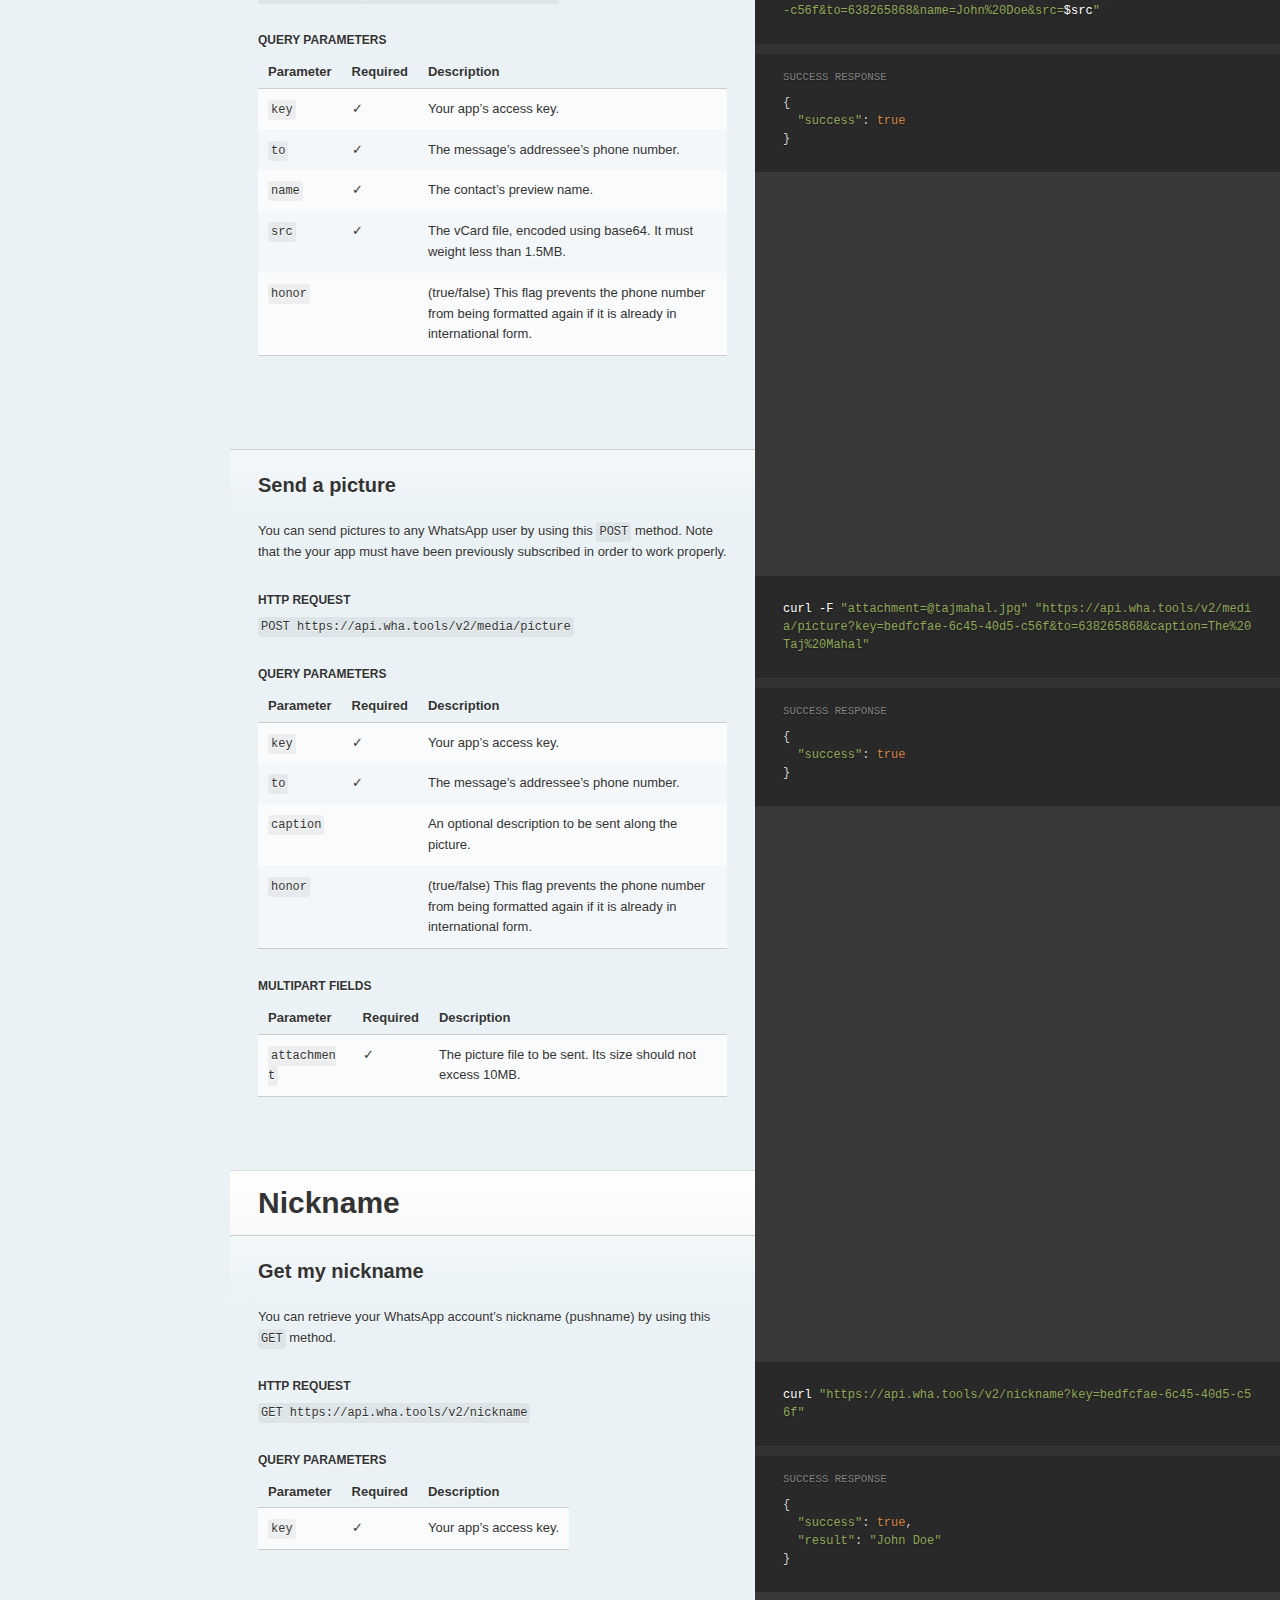
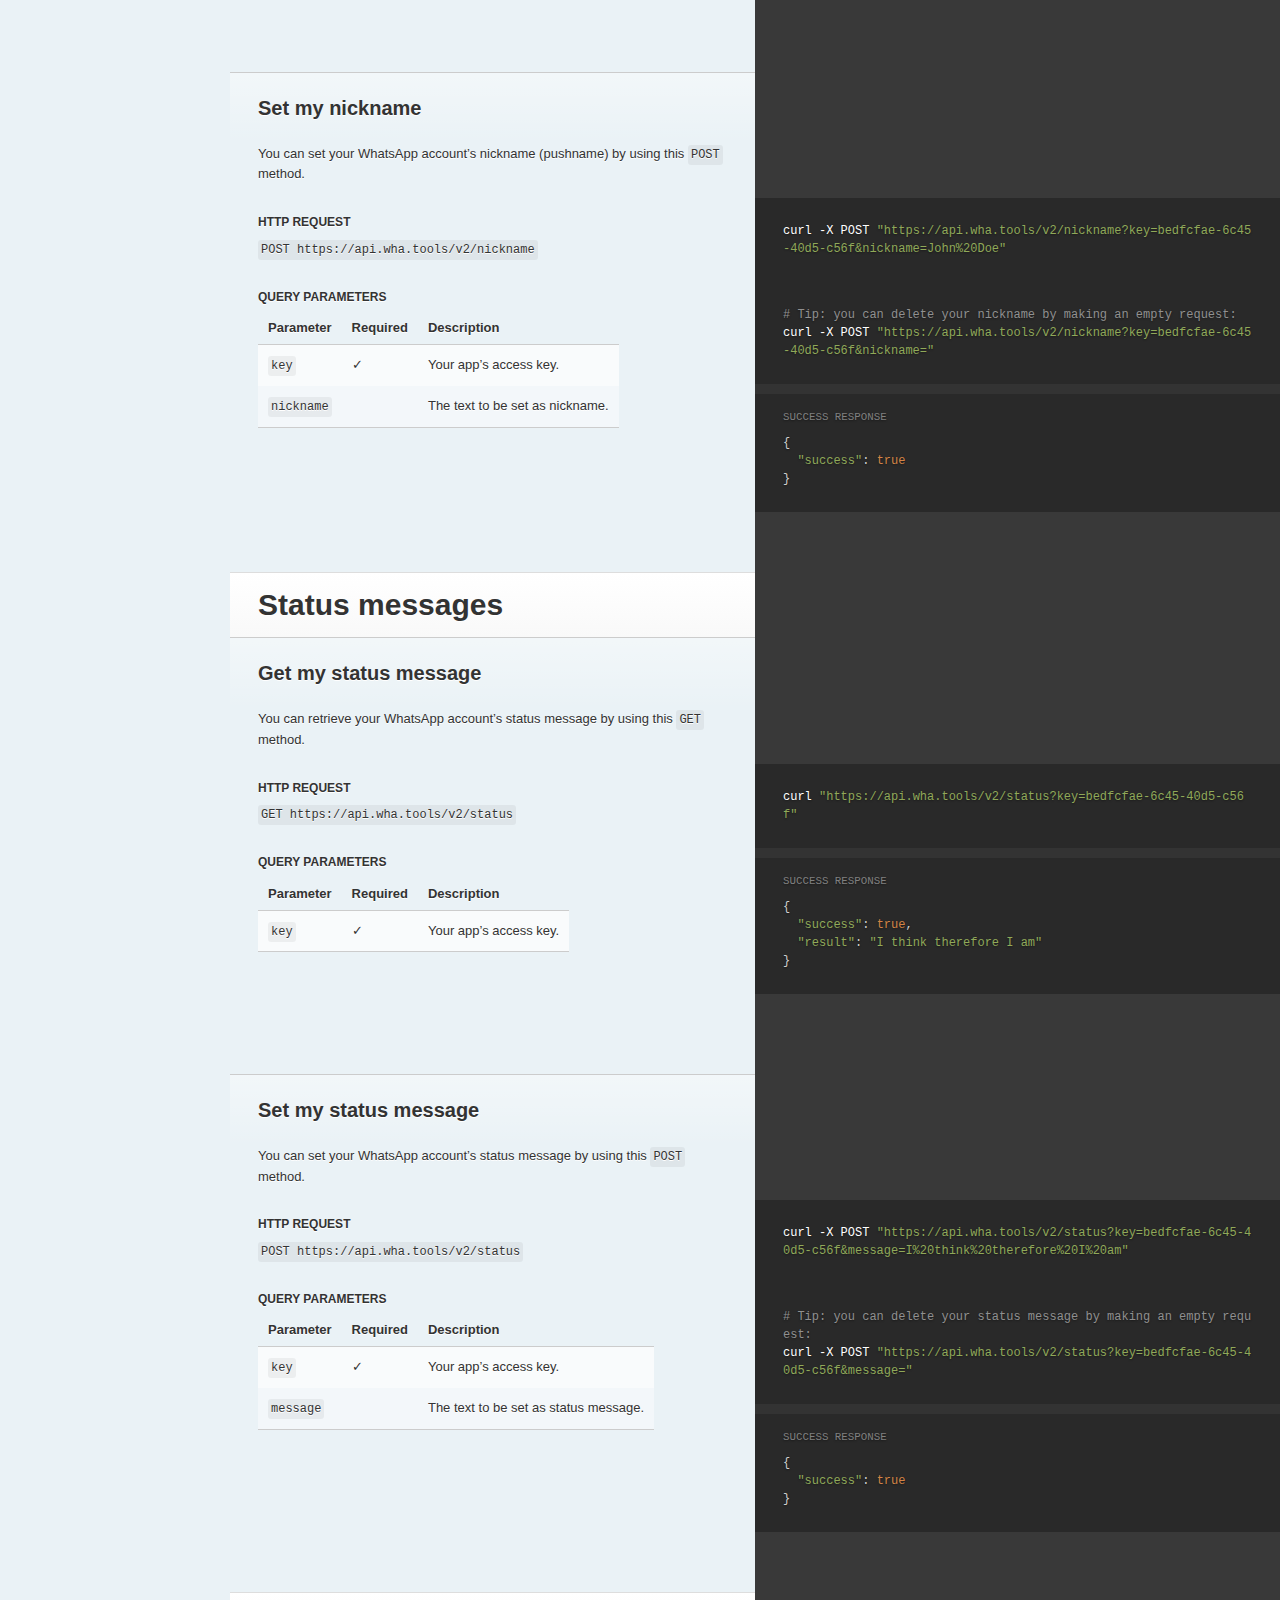
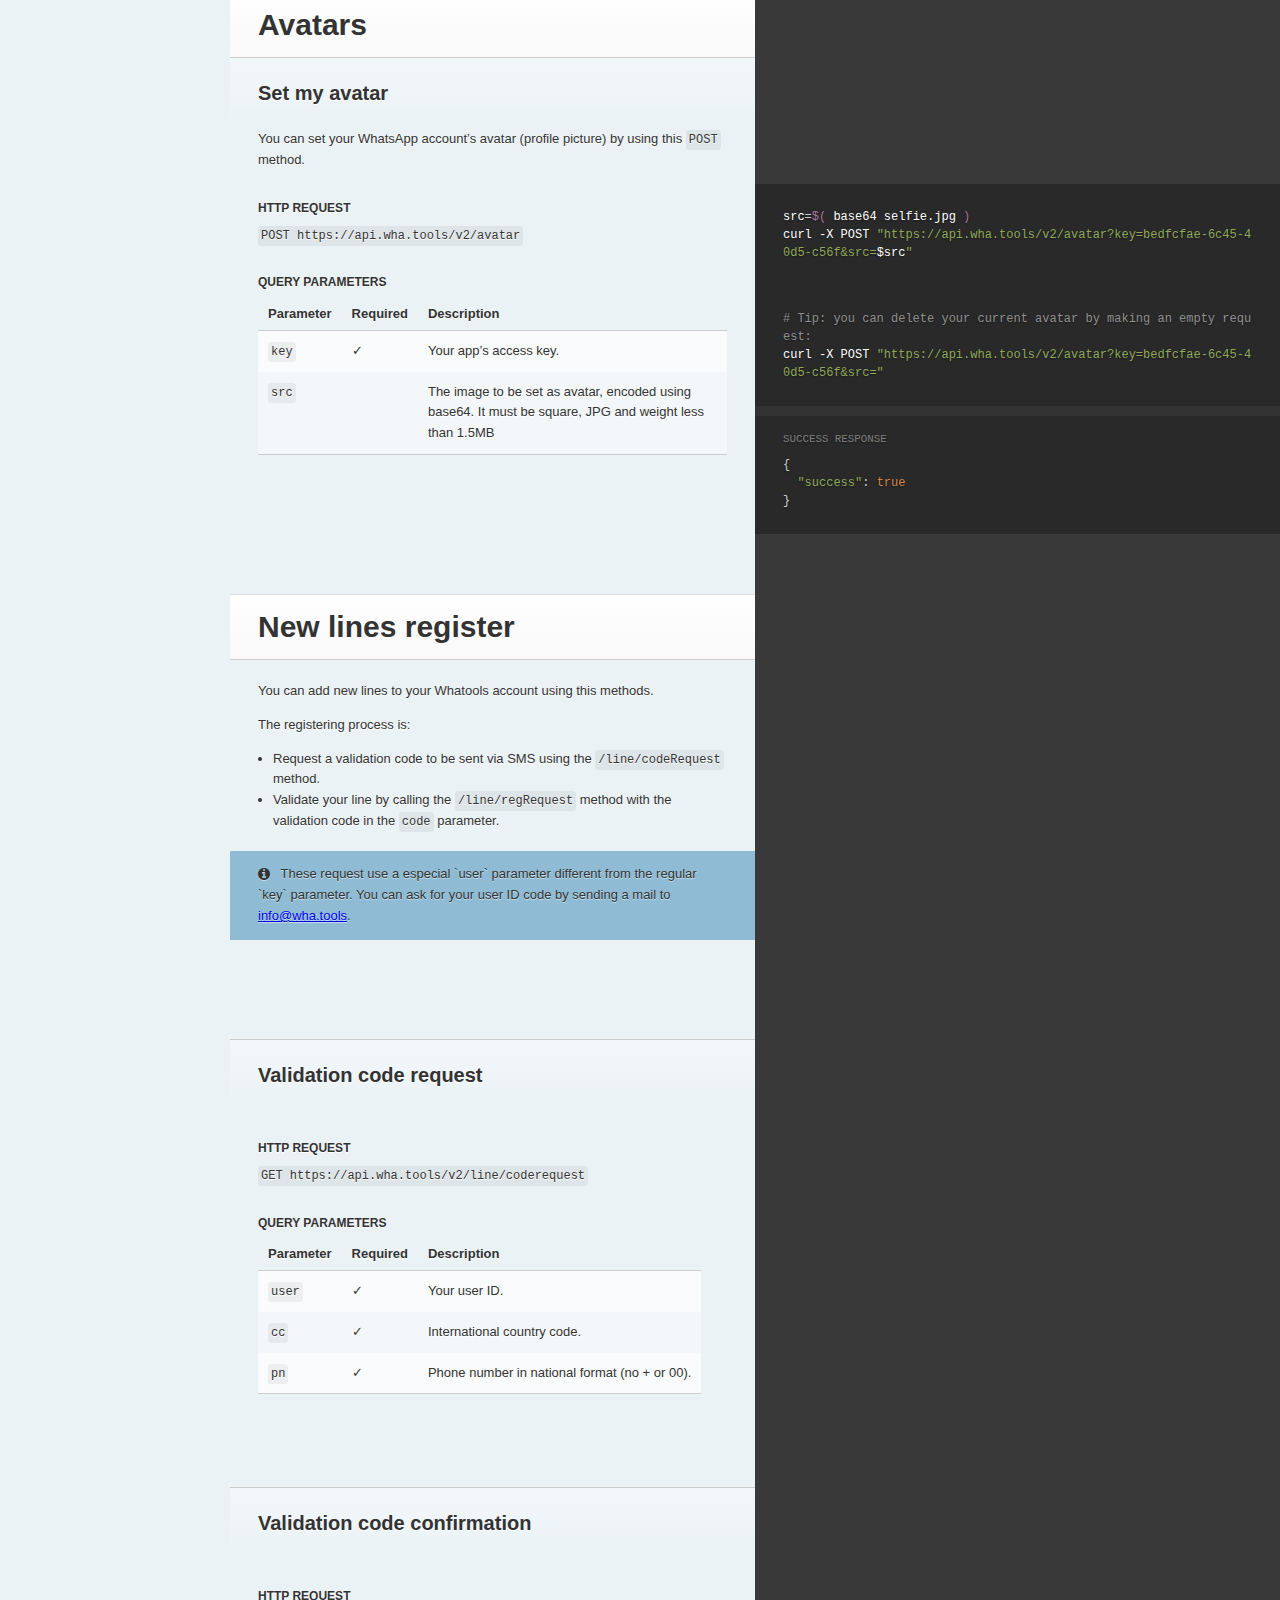
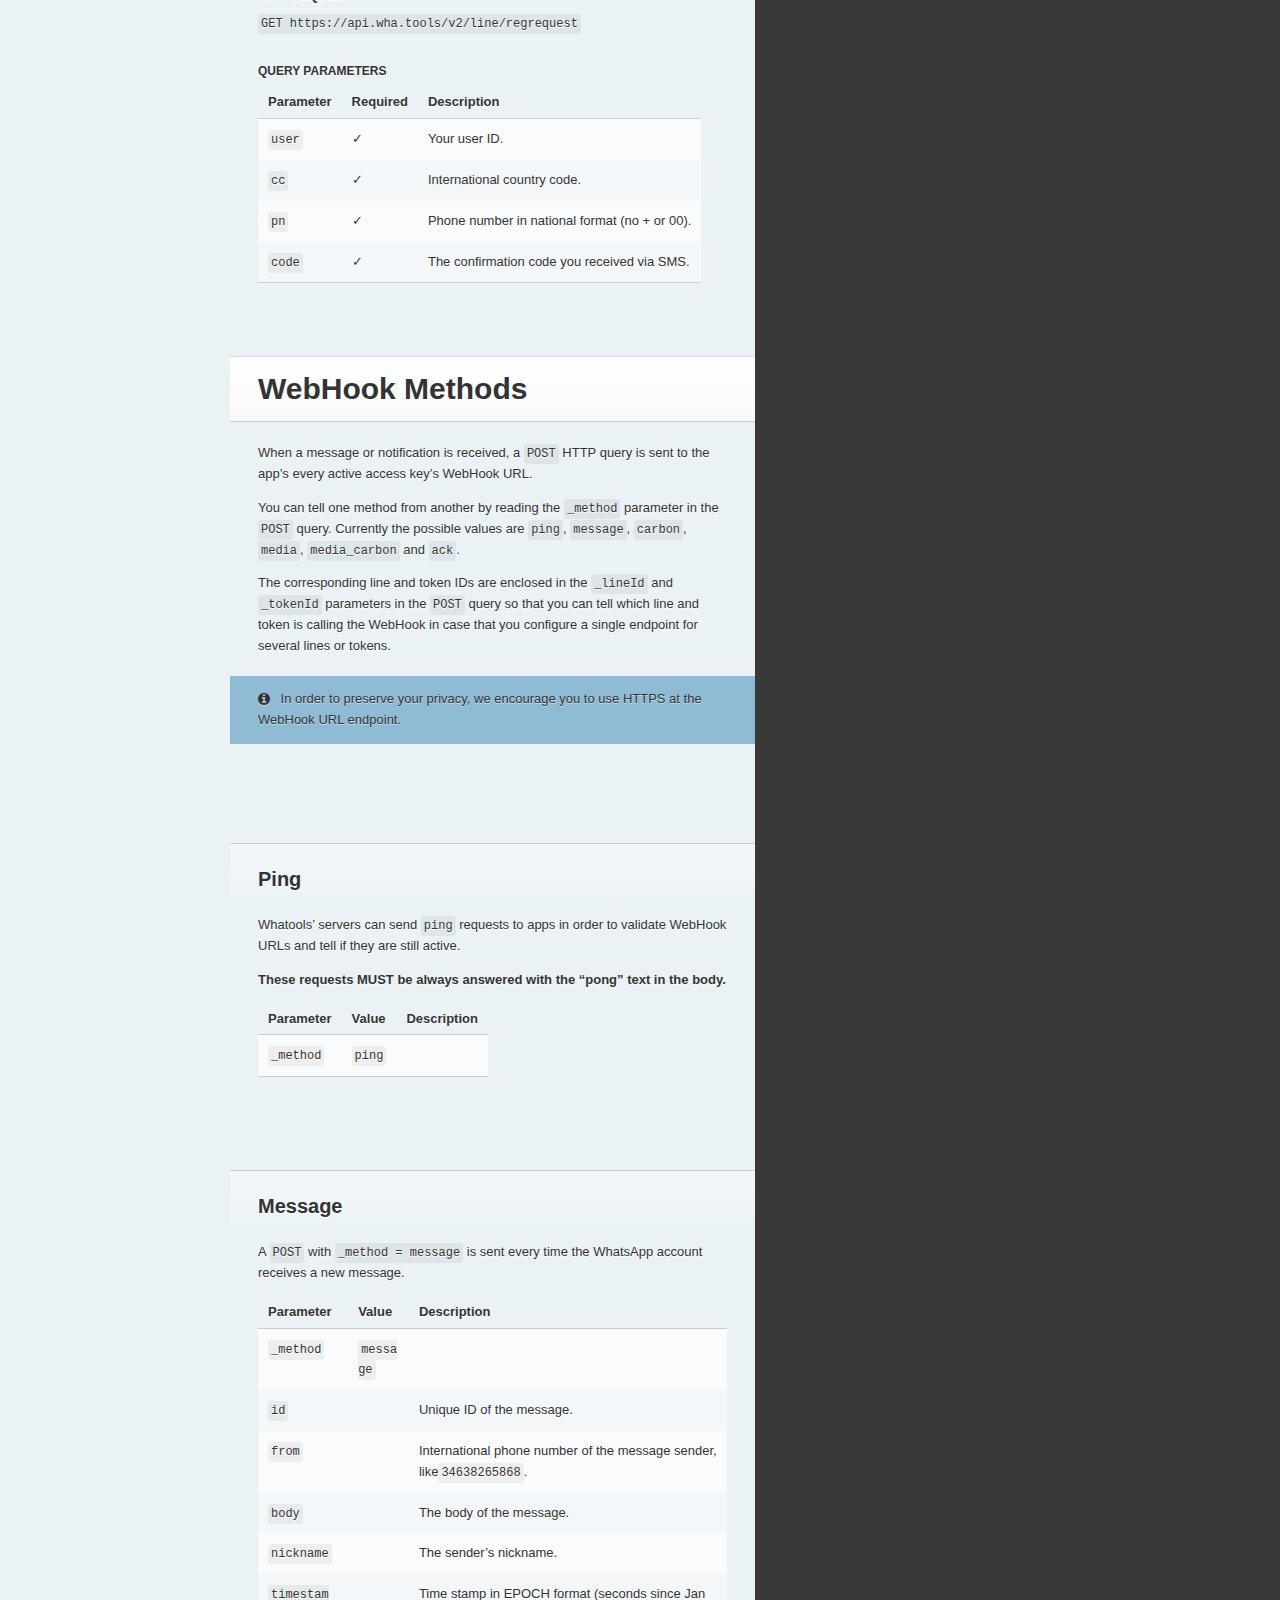
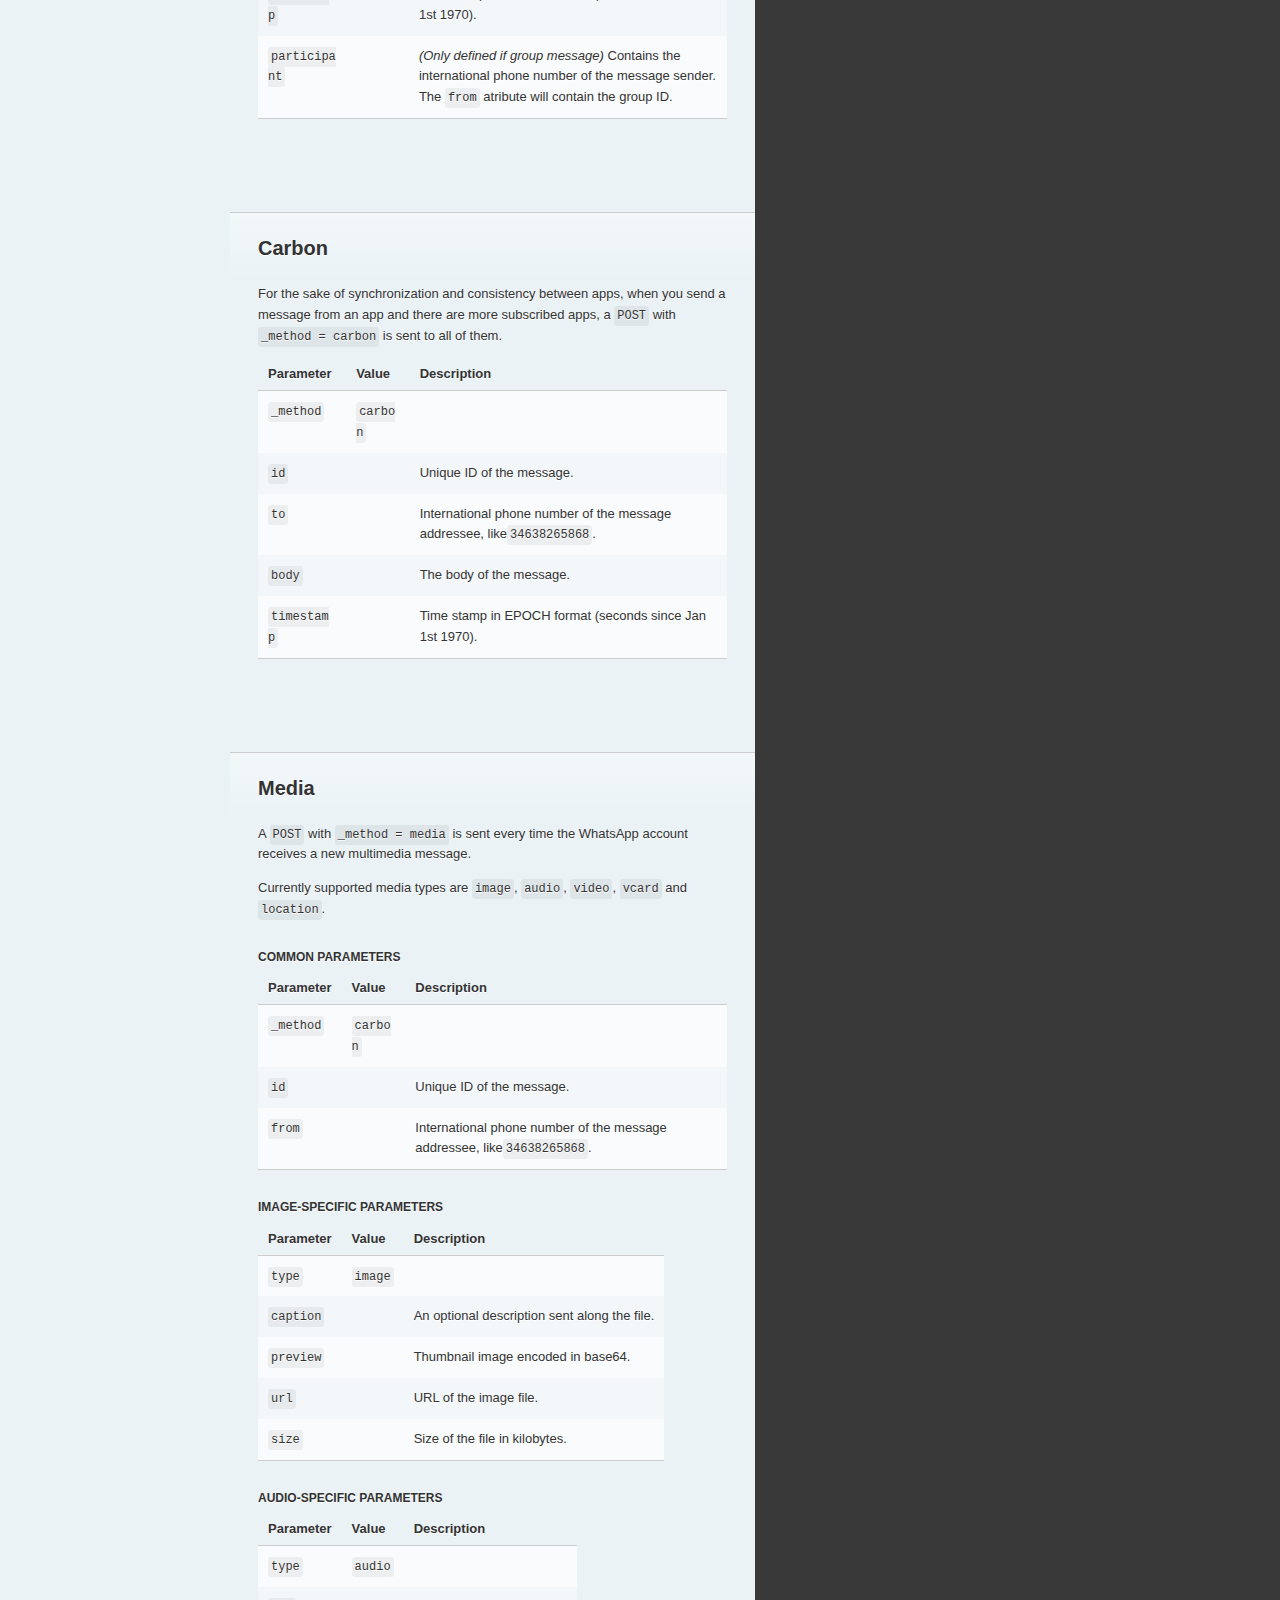
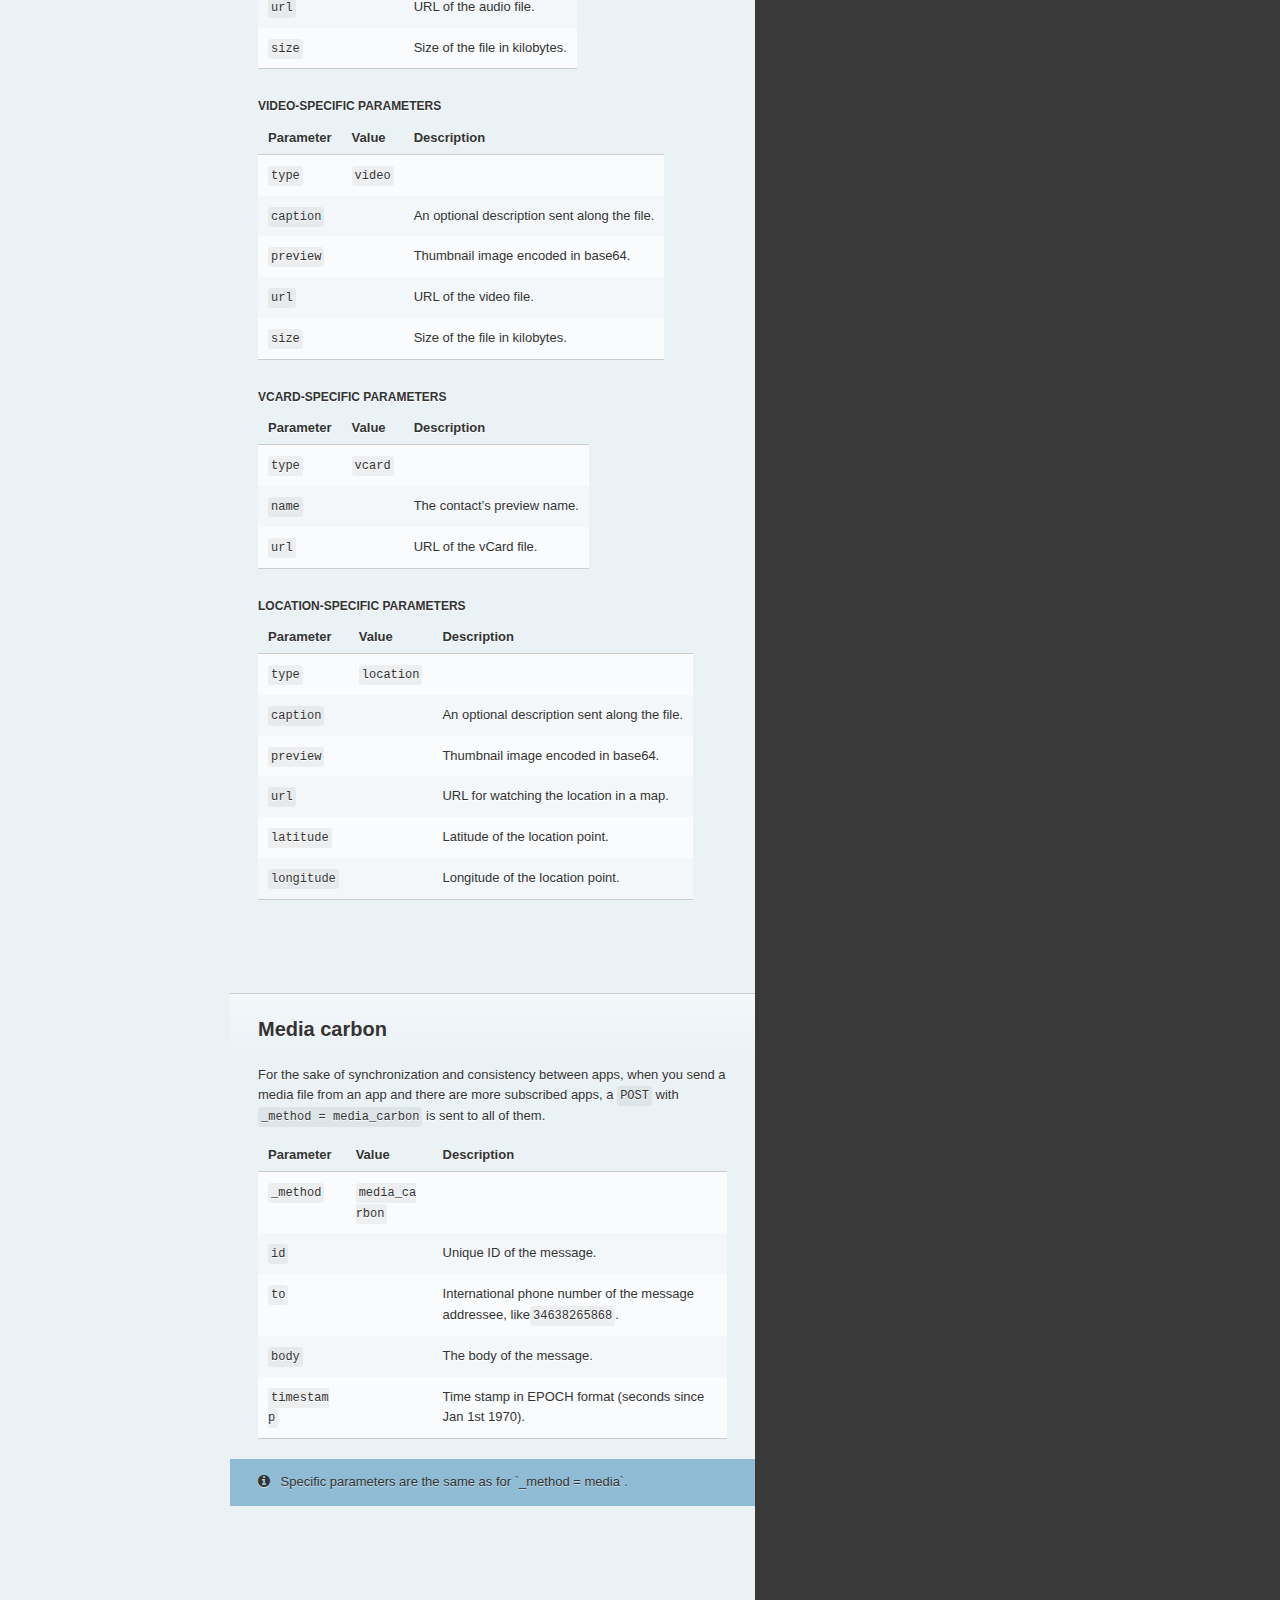
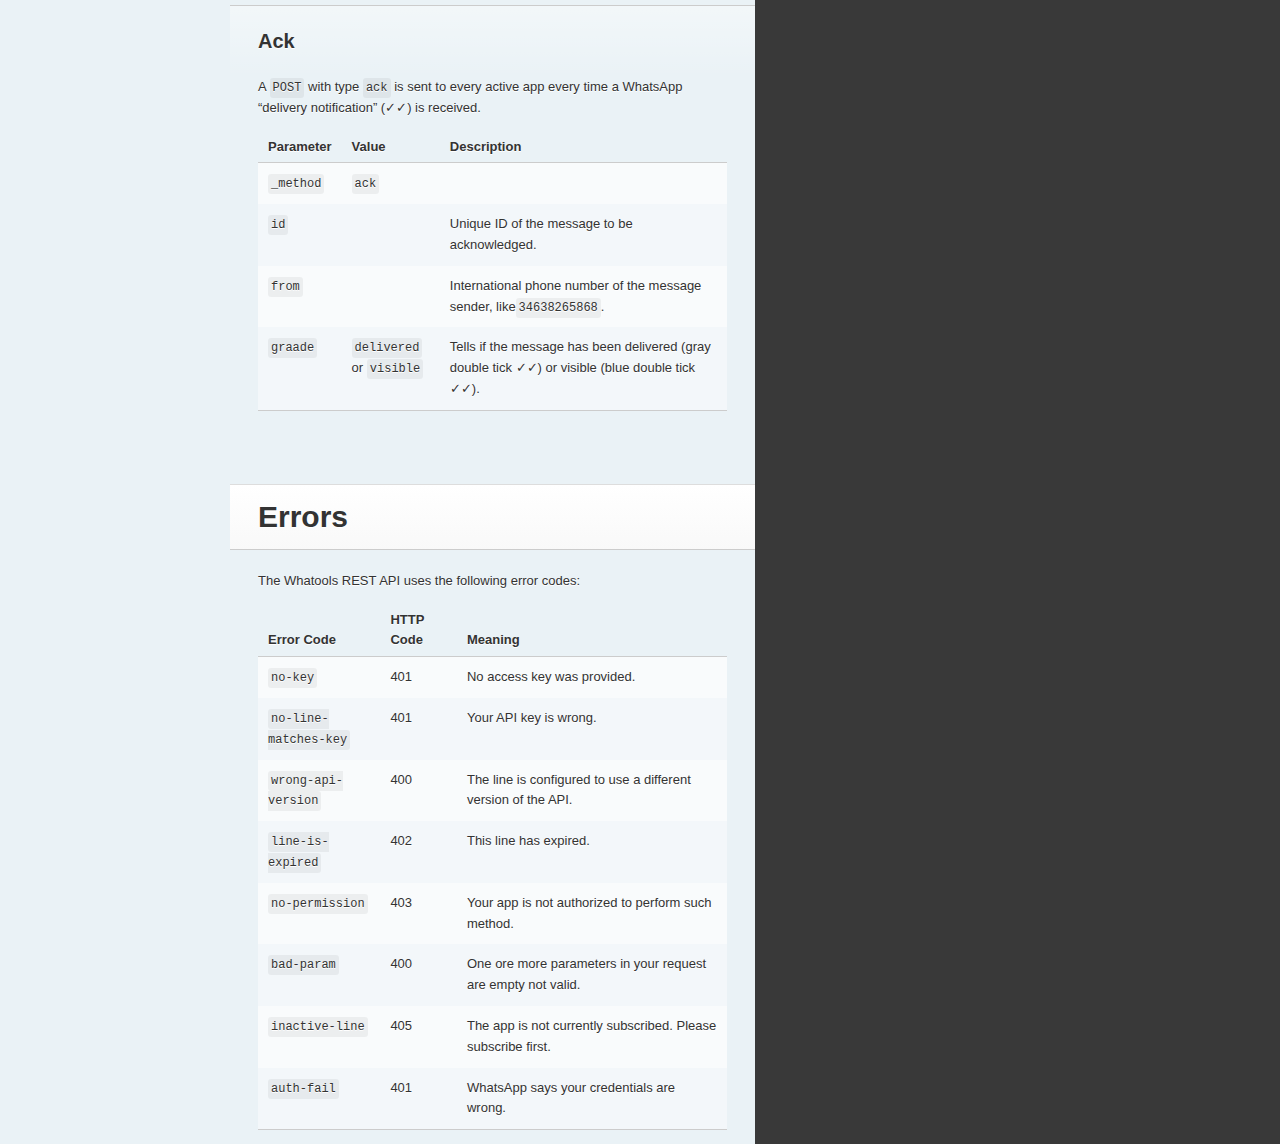
==== commit e1e8690f: "Reference update" ====
--- a/static/index.html
+++ b/static/index.html
@@ -84,7 +84,7 @@
 <h2 id="subscribe">Subscribe</h2>
 
 <p>Subscribing an app is as easy as ABC.</p>
-<pre class="highlight shell"><code>curl <span class="s2">"https://wha.tools/v2/subscribe?key=bedfcfae-6c45-40d5-c56f"</span>
+<pre class="highlight shell"><code>curl <span class="s2">"https://api.wha.tools/v2/subscribe?key=bedfcfae-6c45-40d5-c56f"</span>
 </code></pre>
 <pre class="highlight python"><code><span class="kn">import</span> <span class="nn">whatools</span>
 
@@ -187,7 +187,7 @@
 <h2 id="unsubscribe">Unsubscribe</h2>
 
 <p>The process of unsubscribing an app is very similar to subscribing.</p>
-<pre class="highlight shell"><code>curl <span class="s2">"https://wha.tools/v2/unsubscribe?key=bedfcfae-6c45-40d5-c56f"</span>
+<pre class="highlight shell"><code>curl <span class="s2">"https://api.wha.tools/v2/unsubscribe?key=bedfcfae-6c45-40d5-c56f"</span>
 </code></pre>
 <pre class="highlight python"><code><span class="n">api</span><span class="o">.</span><span class="n">unsubscribe</span><span class="p">()</span>
 </code></pre>
@@ -225,7 +225,7 @@
 <h2 id="send-text-message">Send text message</h2>
 
 <p>You can send messages to any WhatsApp user by using this <code class="prettyprint">POST</code> method. Note that the your app must have been previously subscribed in order to work properly.</p>
-<pre class="highlight shell"><code>curl <span class="s2">"https://wha.tools/v2/message?key=bedfcfae-6c45-40d5-c56f&amp;to=638265868&amp;body=Hello%20world!"</span>
+<pre class="highlight shell"><code>curl <span class="s2">"https://api.wha.tools/v2/message?key=bedfcfae-6c45-40d5-c56f&amp;to=638265868&amp;body=Hello%20world!"</span>
 </code></pre>
 <pre class="highlight python"><code><span class="n">api</span><span class="o">.</span><span class="n">message</span><span class="p">(</span><span class="s">'638265868'</span><span class="p">,</span> <span class="s">'Hello world!'</span><span class="p">)</span>
 </code></pre>
@@ -236,7 +236,7 @@
 <pre class="highlight shell"><code><span class="c"># Tip: if the phone number is already in international format, </span>
 <span class="c"># you can use the `honor` parameter to tell our system to </span>
 <span class="c"># leave it as is and not to format it again.</span>
-curl -X POST <span class="s2">"https://wha.tools/v2/message?key=bedfcfae-6c45-40d5-c56f&amp;to=34638265868&amp;body=Hello%20world!&amp;honor=true"</span>
+curl -X POST <span class="s2">"https://api.wha.tools/v2/message?key=bedfcfae-6c45-40d5-c56f&amp;to=34638265868&amp;body=Hello%20world!&amp;honor=true"</span>
 </code></pre>
 <pre class="highlight python"><code><span class="c"># Tip: if the phone number is already in international format, </span>
 <span class="c"># you can use the `honor` parameter to tell our system to </span>
@@ -298,7 +298,7 @@
 
 <p>You can send contacts in vCard format (.vcf) to any WhatsApp user by using this <code class="prettyprint">POST</code> method. Note that the your app must have been previously subscribed in order to work properly.</p>
 <pre class="highlight shell"><code><span class="nv">src</span><span class="o">=</span><span class="k">$(</span> base64 johndoe.vcf <span class="k">)</span>
-curl <span class="s2">"https://wha.tools/v2/media/vcard?key=bedfcfae-6c45-40d5-c56f&amp;to=638265868&amp;name=John%20Doe&amp;src=</span><span class="nv">$src</span><span class="s2">"</span>
+curl <span class="s2">"https://api.wha.tools/v2/media/vcard?key=bedfcfae-6c45-40d5-c56f&amp;to=638265868&amp;name=John%20Doe&amp;src=</span><span class="nv">$src</span><span class="s2">"</span>
 </code></pre>
 <pre class="highlight python"><code><span class="n">api</span><span class="o">.</span><span class="n">vcard</span><span class="o">.</span><span class="n">send</span><span class="p">(</span><span class="s">'638265868'</span><span class="p">,</span> <span class="s">'johndoe.vcf'</span><span class="p">,</span> <span class="n">src</span><span class="p">)</span>
 </code></pre>
@@ -354,7 +354,7 @@
 <h2 id="send-a-picture">Send a picture</h2>
 
 <p>You can send pictures to any WhatsApp user by using this <code class="prettyprint">POST</code> method. Note that the your app must have been previously subscribed in order to work properly.</p>
-<pre class="highlight shell"><code>curl -F <span class="s2">"attachment=@tajmahal.jpg"</span> <span class="s2">"https://wha.tools/v2/media/picture?key=bedfcfae-6c45-40d5-c56f&amp;to=638265868&amp;caption=The%20Taj%20Mahal"</span>
+<pre class="highlight shell"><code>curl -F <span class="s2">"attachment=@tajmahal.jpg"</span> <span class="s2">"https://api.wha.tools/v2/media/picture?key=bedfcfae-6c45-40d5-c56f&amp;to=638265868&amp;caption=The%20Taj%20Mahal"</span>
 </code></pre>
 <pre class="highlight python"><code><span class="n">api</span><span class="o">.</span><span class="n">picture</span><span class="o">.</span><span class="n">send</span><span class="p">(</span><span class="s">'638265868'</span><span class="p">,</span> <span class="s">'tajmahal.jpg'</span><span class="p">,</span> <span class="s">'The Taj Mahal'</span><span class="p">)</span>
 </code></pre>
@@ -369,7 +369,7 @@
 
 <h3 id="http-request">HTTP Request</h3>
 
-<p><code class="prettyprint">POST https://api.wha.tools/v2/media/vcard</code></p>
+<p><code class="prettyprint">POST https://api.wha.tools/v2/media/picture</code></p>
 
 <h3 id="query-parameters">Query Parameters</h3>
 
@@ -423,7 +423,7 @@
 <h2 id="get-my-nickname">Get my nickname</h2>
 
 <p>You can retrieve your WhatsApp account&rsquo;s nickname (pushname) by using this <code class="prettyprint">GET</code> method.</p>
-<pre class="highlight shell"><code>curl <span class="s2">"https://wha.tools/v2/nickname?key=bedfcfae-6c45-40d5-c56f"</span>
+<pre class="highlight shell"><code>curl <span class="s2">"https://api.wha.tools/v2/nickname?key=bedfcfae-6c45-40d5-c56f"</span>
 </code></pre>
 <pre class="highlight python"><code><span class="n">nickname</span> <span class="o">=</span> <span class="n">api</span><span class="o">.</span><span class="n">nickname</span><span class="o">.</span><span class="n">get</span><span class="p">()</span>
 </code></pre>
@@ -460,7 +460,7 @@
 <h2 id="set-my-nickname">Set my nickname</h2>
 
 <p>You can set your WhatsApp account&rsquo;s nickname (pushname) by using this <code class="prettyprint">POST</code> method.</p>
-<pre class="highlight shell"><code>curl -X POST <span class="s2">"https://wha.tools/v2/nickname?key=bedfcfae-6c45-40d5-c56f&amp;nickname=John%20Doe"</span>
+<pre class="highlight shell"><code>curl -X POST <span class="s2">"https://api.wha.tools/v2/nickname?key=bedfcfae-6c45-40d5-c56f&amp;nickname=John%20Doe"</span>
 </code></pre>
 <pre class="highlight python"><code><span class="n">api</span><span class="o">.</span><span class="n">nickname</span><span class="o">.</span><span class="nb">set</span><span class="p">(</span><span class="s">'John Doe'</span><span class="p">)</span>
 </code></pre>
@@ -469,7 +469,7 @@
 <span class="cp">?&gt;</span>
 </code></pre>
 <pre class="highlight shell"><code><span class="c"># Tip: you can delete your nickname by making an empty request:</span>
-curl -X POST <span class="s2">"https://wha.tools/v2/nickname?key=bedfcfae-6c45-40d5-c56f&amp;nickname="</span>
+curl -X POST <span class="s2">"https://api.wha.tools/v2/nickname?key=bedfcfae-6c45-40d5-c56f&amp;nickname="</span>
 </code></pre>
 <pre class="highlight python"><code><span class="c"># Tip: you can delete your nickname by making an empty request:</span>
 <span class="n">api</span><span class="o">.</span><span class="n">nickname</span><span class="o">.</span><span class="nb">set</span><span class="p">()</span>
@@ -514,7 +514,7 @@
 <h2 id="get-my-status-message">Get my status message</h2>
 
 <p>You can retrieve your WhatsApp account&rsquo;s status message by using this <code class="prettyprint">GET</code> method.</p>
-<pre class="highlight shell"><code>curl <span class="s2">"https://wha.tools/v2/status?key=bedfcfae-6c45-40d5-c56f"</span>
+<pre class="highlight shell"><code>curl <span class="s2">"https://api.wha.tools/v2/status?key=bedfcfae-6c45-40d5-c56f"</span>
 </code></pre>
 <pre class="highlight python"><code><span class="n">status</span> <span class="o">=</span> <span class="n">api</span><span class="o">.</span><span class="n">status</span><span class="o">.</span><span class="n">get</span><span class="p">()</span>
 </code></pre>
@@ -551,7 +551,7 @@
 <h2 id="set-my-status-message">Set my status message</h2>
 
 <p>You can set your WhatsApp account&rsquo;s status message by using this <code class="prettyprint">POST</code> method.</p>
-<pre class="highlight shell"><code>curl -X POST <span class="s2">"https://wha.tools/v2/status?key=bedfcfae-6c45-40d5-c56f&amp;message=I%20think%20therefore%20I%20am"</span>
+<pre class="highlight shell"><code>curl -X POST <span class="s2">"https://api.wha.tools/v2/status?key=bedfcfae-6c45-40d5-c56f&amp;message=I%20think%20therefore%20I%20am"</span>
 </code></pre>
 <pre class="highlight python"><code><span class="n">api</span><span class="o">.</span><span class="n">status</span><span class="o">.</span><span class="nb">set</span><span class="p">(</span><span class="s">'I think therefore I am'</span><span class="p">)</span>
 </code></pre>
@@ -560,7 +560,7 @@
 <span class="cp">?&gt;</span>
 </code></pre>
 <pre class="highlight shell"><code><span class="c"># Tip: you can delete your status message by making an empty request:</span>
-curl -X POST <span class="s2">"https://wha.tools/v2/status?key=bedfcfae-6c45-40d5-c56f&amp;message="</span>
+curl -X POST <span class="s2">"https://api.wha.tools/v2/status?key=bedfcfae-6c45-40d5-c56f&amp;message="</span>
 </code></pre>
 <pre class="highlight python"><code><span class="c"># Tip: you can delete your status message by making an empty request:</span>
 <span class="n">api</span><span class="o">.</span><span class="n">status</span><span class="o">.</span><span class="nb">set</span><span class="p">()</span>
@@ -606,7 +606,7 @@
 
 <p>You can set your WhatsApp account&rsquo;s avatar (profile picture) by using this <code class="prettyprint">POST</code> method.</p>
 <pre class="highlight shell"><code><span class="nv">src</span><span class="o">=</span><span class="k">$(</span> base64 selfie.jpg <span class="k">)</span>
-curl -X POST <span class="s2">"https://wha.tools/v2/avatar?key=bedfcfae-6c45-40d5-c56f&amp;src=</span><span class="nv">$src</span><span class="s2">"</span>
+curl -X POST <span class="s2">"https://api.wha.tools/v2/avatar?key=bedfcfae-6c45-40d5-c56f&amp;src=</span><span class="nv">$src</span><span class="s2">"</span>
 </code></pre>
 <pre class="highlight python"><code><span class="n">api</span><span class="o">.</span><span class="n">avatar</span><span class="o">.</span><span class="nb">set</span><span class="p">(</span><span class="s">'selfie.jpg'</span><span class="p">)</span>
 </code></pre>
@@ -615,7 +615,7 @@
 <span class="cp">?&gt;</span>
 </code></pre>
 <pre class="highlight shell"><code><span class="c"># Tip: you can delete your current avatar by making an empty request:</span>
-curl -X POST <span class="s2">"https://wha.tools/v2/avatar?key=bedfcfae-6c45-40d5-c56f&amp;src="</span>
+curl -X POST <span class="s2">"https://api.wha.tools/v2/avatar?key=bedfcfae-6c45-40d5-c56f&amp;src="</span>
 </code></pre>
 <pre class="highlight python"><code><span class="c"># Tip: you can delete your current avatar by making an empty request:</span>
 <span class="n">api</span><span class="o">.</span><span class="n">avatar</span><span class="o">.</span><span class="nb">set</span><span class="p">()</span>
